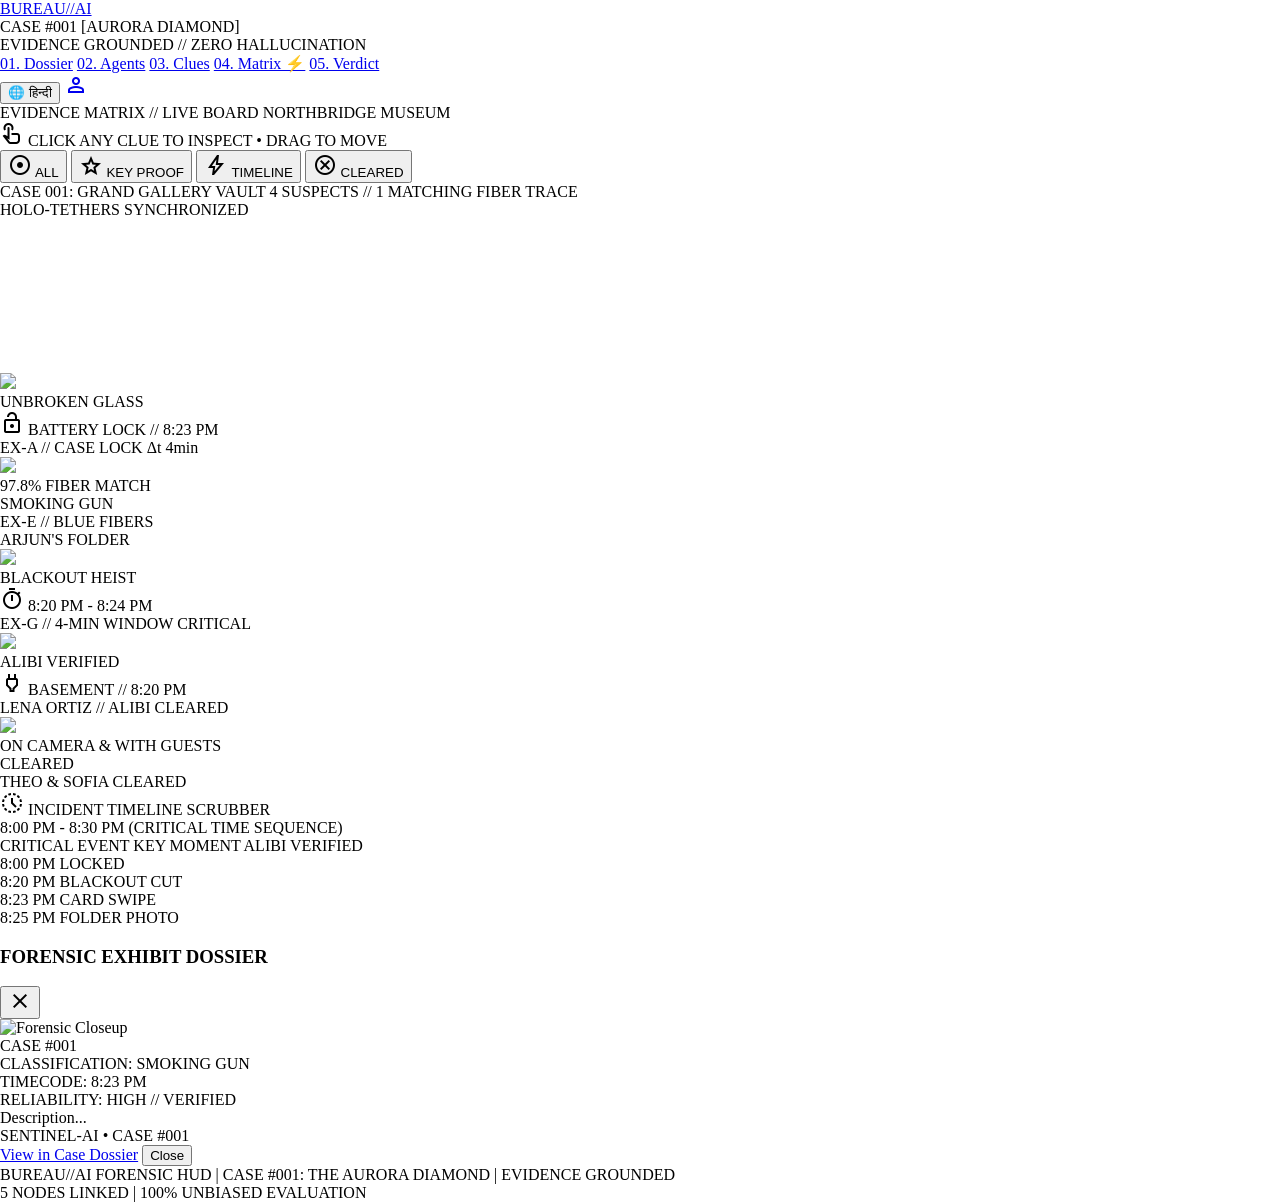
==== matrix.html @ dbc863f6 "Add files via upload" ====
<!DOCTYPE html>
<html class="dark" lang="en">
<head>
  <meta charset="utf-8"/>
  <meta content="width=device-width, initial-scale=1.0" name="viewport"/>
  <title>BUREAU//AI — EVIDENCE MATRIX // LIVE HARNESS</title>
  <link rel="preconnect" href="https://fonts.googleapis.com"/>
  <link rel="preconnect" href="https://fonts.gstatic.com" crossorigin=""/>
  <link href="https://fonts.googleapis.com/css2?family=Geist:wght@300;400;500;600;700&family=JetBrains+Mono:wght@400;500;600;700&family=Noto+Sans+Devanagari:wght@400;500;600;700&family=Space+Grotesk:wght@500;600;700&display=swap" rel="stylesheet"/>
  <link href="https://fonts.googleapis.com/css2?family=Material+Symbols+Outlined:wght,FILL@100..700,0..1&display=swap" rel="stylesheet"/>
  <style>
    @layer base {
      html, body { margin: 0; padding: 0; }
      body { overscroll-behavior: none; }
      main > :first-child { margin-top: 0 !important; }
      main > :last-child { margin-bottom: 0 !important; }
    }
    ::-webkit-scrollbar { display: none; }
    @keyframes dash {
      to { stroke-dashoffset: -40; }
    }
    @keyframes nodePulseGlow {
      0%, 100% { box-shadow: 0 0 15px rgba(0, 240, 255, 0.3), inset 0 0 10px rgba(0, 240, 255, 0.2); }
      50% { box-shadow: 0 0 35px rgba(0, 240, 255, 0.8), inset 0 0 18px rgba(0, 240, 255, 0.4); }
    }
    .node-highlighted {
      animation: nodePulseGlow 1.2s infinite ease-in-out !important;
      border: 1.5px solid #00f0ff !important;
      z-index: 45 !important;
    }
    .laser-tether {
      transition: stroke-dashoffset 0.1s linear;
    }
    .cursor-grab { cursor: grab; }
    .cursor-grabbing { cursor: grabbing !important; user-select: none; }
  </style>
  <script src="https://cdn.tailwindcss.com"></script>
  <script id="tailwind-config">
    tailwind.config = {
      darkMode: "class",
      theme: {
        extend: {
          "colors": {
            "on-secondary-fixed": "#291800",
            "surface-container-lowest": "#0a0e15",
            "tertiary-container": "#65f2b5",
            "on-tertiary-container": "#006d4a",
            "on-error": "#690005",
            "surface-tint": "#00dbe9",
            "on-surface": "#dfe2ed",
            "tertiary-fixed-dim": "#4edea3",
            "outline-variant": "#3b494b",
            "secondary-fixed": "#ffddb1",
            "on-secondary": "#442b00",
            "surface-container": "#1c2027",
            "on-primary-container": "#006970",
            "on-tertiary-fixed-variant": "#005236",
            "on-primary": "#00363a",
            "on-secondary-container": "#5b3b00",
            "on-surface-variant": "#b9cacb",
            "error-container": "#93000a",
            "on-primary-fixed": "#002022",
            "primary-container": "#00f0ff",
            "surface-container-highest": "#31353d",
            "on-primary-fixed-variant": "#004f54",
            "surface-bright": "#353941",
            "surface-dim": "#0f131b",
            "outline": "#849495",
            "error": "#ffb4ab",
            "on-background": "#dfe2ed",
            "on-tertiary-fixed": "#002113",
            "secondary": "#ffbd58",
            "primary-fixed-dim": "#00dbe9",
            "primary": "#dbfcff",
            "tertiary": "#d8ffe7",
            "on-tertiary": "#003824",
            "surface-container-high": "#262a32",
            "inverse-primary": "#006970",
            "inverse-on-surface": "#2d3038",
            "surface-variant": "#31353d",
            "primary-fixed": "#7df4ff",
            "secondary-fixed-dim": "#ffba4b",
            "secondary-container": "#ea9f00",
            "tertiary-fixed": "#6ffbbe",
            "inverse-surface": "#dfe2ed",
            "background": "#0f131b",
            "on-secondary-fixed-variant": "#624000",
            "surface-container-low": "#181c23",
            "surface": "#0f131b",
            "on-error-container": "#ffdad6"
          },
          "fontFamily": {
            "headline-lg": ["Space Grotesk", "Noto Sans Devanagari"],
            "label-lg": ["JetBrains Mono", "Noto Sans Devanagari"],
            "body-md": ["Geist", "Noto Sans Devanagari", "sans-serif"],
            "headline-xl": ["Space Grotesk", "Noto Sans Devanagari"],
            "headline-md": ["Space Grotesk", "Noto Sans Devanagari"],
            "label-md": ["JetBrains Mono", "Noto Sans Devanagari"]
          }
        }
      }
    };
  </script>
  <script src="i18n.js"></script>
</head>
<body class="bg-surface font-body-md text-body-md text-on-surface antialiased selection:bg-primary-container selection:text-on-primary-container">

<!-- TOPBAR HEADER -->
<header class="fixed top-0 left-0 w-full z-50 bg-surface-container-lowest/90 backdrop-blur-xl shadow-[0_4px_20px_rgba(0,0,0,0.6)]">
  <div class="h-20 w-full px-6 md:px-12 flex items-center justify-between">
    <div class="flex items-center gap-4 md:gap-6">
      <a href="index.html" class="flex items-center gap-2 group cursor-pointer" title="Return to Sentinel-AI Engine">
        <div class="w-2.5 h-2.5 rounded-sm bg-primary-container animate-pulse shadow-[0_0_8px_#00f0ff]"></div>
        <span class="font-headline-md text-headline-md text-primary uppercase tracking-wider group-hover:text-primary-fixed transition-colors">BUREAU//AI</span>
      </a>
      <div class="flex items-center gap-1 px-3 py-1 rounded bg-surface-container-low border border-outline-variant/30">
        <span class="w-2 h-2 rounded-full bg-secondary"></span>
        <span class="font-label-sm text-secondary uppercase font-bold" id="matrix-case-badge">CASE #001</span>
        <span class="font-label-sm text-on-surface-variant/70" id="matrix-case-subtag">[AURORA DIAMOND]</span>
      </div>
      <div class="hidden lg:flex items-center gap-2 font-label-sm text-on-surface-variant">
        <span class="w-2 h-2 rounded-full bg-tertiary-container inline-block"></span>
        <span id="matrix-status-tag">EVIDENCE GROUNDED // ZERO HALLUCINATION</span>
      </div>
    </div>

    <!-- Navigation Hub linked back to Main Application -->
    <nav class="hidden md:flex items-center gap-1 bg-surface-container-lowest p-1 rounded-lg border border-outline-variant/20">
      <a class="px-3 py-1.5 font-label-md text-on-surface-variant hover:text-on-surface transition-colors rounded" href="index.html#dossier" id="nav-dossier">01. Dossier</a>
      <a class="px-3 py-1.5 font-label-md text-on-surface-variant hover:text-on-surface transition-colors rounded" href="index.html#neural-agents" id="nav-agents">02. Agents</a>
      <a class="px-3 py-1.5 font-label-md text-on-surface-variant hover:text-on-surface transition-colors rounded" href="index.html#clues" id="nav-clues">03. Clues</a>
      <a class="px-3 py-1.5 font-label-md bg-surface-container-highest text-primary shadow-[inset_0_-2px_0_#00f0ff] rounded font-semibold" href="matrix.html" id="nav-matrix">04. Matrix ⚡</a>
      <a class="px-3 py-1.5 font-label-md text-on-surface-variant hover:text-on-surface transition-colors rounded" href="index.html#verdict" id="nav-verdict">05. Verdict</a>
    </nav>

    <div class="flex items-center gap-3">
      <!-- Language Switcher Toggle Button -->
      <button id="btn-toggle-lang-matrix" onclick="toggleMatrixLang()" class="px-3 py-1.5 rounded bg-surface-container-low border border-primary/40 font-label-sm text-primary hover:bg-primary/20 transition-all cursor-pointer font-bold flex items-center gap-1">
        <span>🌐</span>
        <span id="matrix-lang-label">हिन्दी</span>
      </button>

      <a href="index.html" class="w-8 h-8 rounded-full bg-primary flex items-center justify-center cursor-pointer hover:shadow-[0_0_12px_#00f0ff] transition-shadow" title="Return to Dashboard">
        <span class="material-symbols-outlined text-on-primary text-[18px]">person</span>
      </a>
    </div>
  </div>
</header>

<!-- MAIN MATRIX CONTENT -->
<main class="w-full pt-20 px-4 md:px-12 bg-surface min-h-[calc(100vh-5rem)] flex flex-col">
  <div class="flex flex-col w-full relative select-none overflow-hidden pb-8">
    
    <!-- Ambient Flashlight Overlay -->
    <div class="pointer-events-none fixed inset-0 z-40 transition-opacity duration-300 opacity-80" id="ambient-flashlight" style="background: radial-gradient(circle 380px at 50% 50%, rgba(0, 240, 255, 0.08) 0%, rgba(10, 14, 21, 0.75) 45%, rgba(10, 14, 21, 0.96) 100%);"></div>

    <!-- Matrix Controls Header -->
    <div class="relative z-30 flex flex-col md:flex-row md:items-end justify-between gap-4 py-4">
      <div class="flex items-center gap-3 flex-wrap">
        <div class="flex items-center gap-2 px-4 py-1.5 bg-surface-container-lowest rounded-full shadow-lg border border-outline-variant/20">
          <span class="inline-block w-2 h-2 rounded-full bg-primary animate-ping"></span>
          <span class="font-label-md text-primary tracking-widest uppercase font-bold" id="matrix-title-label">EVIDENCE MATRIX // LIVE BOARD</span>
          <span class="font-label-sm text-on-surface-variant/60 ml-1" id="matrix-location-label">NORTHBRIDGE MUSEUM</span>
        </div>
        <div class="flex items-center gap-1.5 text-on-surface-variant font-label-sm">
          <span class="material-symbols-outlined text-secondary text-[15px]">touch_app</span>
          <span id="matrix-hint-label">CLICK ANY CLUE TO INSPECT • DRAG TO MOVE</span>
        </div>
      </div>

      <!-- Filter Pills -->
      <div class="flex items-center gap-1 bg-surface-container-lowest/80 backdrop-blur-md p-1 rounded-full shadow-xl border border-outline-variant/30 flex-wrap">
        <button class="matrix-filter-btn px-4 py-1 rounded-full font-label-md bg-primary text-on-primary font-semibold flex items-center gap-1.5 transition-all duration-200" onclick="filterMatrix('all', this)" id="filter-btn-all">
          <span class="material-symbols-outlined text-[14px]">adjust</span>
          <span>ALL</span>
        </button>
        <button class="matrix-filter-btn px-4 py-1 rounded-full font-label-md text-on-surface-variant hover:text-primary transition-all duration-200 flex items-center gap-1.5" onclick="filterMatrix('smoking', this)" id="filter-btn-smoking">
          <span class="material-symbols-outlined text-secondary text-[14px]">star</span>
          <span>KEY PROOF</span>
        </button>
        <button class="matrix-filter-btn px-4 py-1 rounded-full font-label-md text-on-surface-variant hover:text-error transition-all duration-200 flex items-center gap-1.5" onclick="filterMatrix('contradiction', this)" id="filter-btn-contra">
          <span class="material-symbols-outlined text-error text-[14px]">bolt</span>
          <span>TIMELINE</span>
        </button>
        <button class="matrix-filter-btn px-4 py-1 rounded-full font-label-md text-on-surface-variant hover:text-tertiary-fixed-dim transition-all duration-200 flex items-center gap-1.5" onclick="filterMatrix('cleared', this)" id="filter-btn-cleared">
          <span class="material-symbols-outlined text-tertiary-fixed-dim text-[14px]">cancel</span>
          <span>CLEARED</span>
        </button>
      </div>
    </div>

    <!-- Holographic Forensic Canvas Board -->
    <div class="relative w-full h-[660px] bg-surface-container-lowest/60 rounded-xl overflow-hidden my-2 shadow-2xl border border-outline-variant/20" id="board-container">
      <div class="absolute inset-0 opacity-15 pointer-events-none" style="background-image: linear-gradient(to right, rgba(0, 240, 255, 0.15) 1px, transparent 1px), linear-gradient(to bottom, rgba(0, 240, 255, 0.15) 1px, transparent 1px); background-size: 32px 32px;"></div>
      
      <div class="absolute top-4 left-4 z-10 pointer-events-none font-label-sm text-on-surface-variant/50 flex flex-col">
        <span>CASE 001: GRAND GALLERY VAULT</span>
        <span id="board-sublabel">4 SUSPECTS // 1 MATCHING FIBER TRACE</span>
      </div>
      <div class="absolute top-4 right-4 z-10 pointer-events-none font-label-sm text-primary-fixed-dim/70 flex items-center gap-1.5">
        <span class="w-1.5 h-1.5 rounded-full bg-primary animate-pulse"></span>
        <span id="board-status-label">HOLO-TETHERS SYNCHRONIZED</span>
      </div>

      <!-- Laser Tethers SVG Layer -->
      <svg class="absolute inset-0 w-full h-full pointer-events-none z-10" id="matrix-tethers">
        <defs>
          <lineargradient id="neon-cyan-grad" x1="0%" x2="100%" y1="0%" y2="100%">
            <stop offset="0%" stop-color="#00f0ff" stop-opacity="0.95"></stop>
            <stop offset="100%" stop-color="#6ffbbe" stop-opacity="0.8"></stop>
          </lineargradient>
          <lineargradient id="neon-amber-grad" x1="0%" x2="100%" y1="0%" y2="100%">
            <stop offset="0%" stop-color="#ea9f00" stop-opacity="0.9"></stop>
            <stop offset="100%" stop-color="#ffb4ab" stop-opacity="0.95"></stop>
          </lineargradient>
          <filter height="140%" id="laser-glow" width="140%" x="-20%" y="-20%">
            <fegaussianblur result="blur" stddeviation="3.5"></fegaussianblur>
            <femerge>
              <femergenode in="blur"></femergenode>
              <femergenode in="SourceGraphic"></femergenode>
            </femerge>
          </filter>
        </defs>
        <path class="animate-[dash_1.8s_linear_infinite] laser-tether" d="M 230 190 C 370 160, 410 280, 520 280" fill="none" filter="url(#laser-glow)" id="tether-1" stroke="url(#neon-cyan-grad)" stroke-dasharray="7 5" stroke-width="2.5"></path>
        <path class="animate-[dash_2.2s_linear_infinite] laser-tether" d="M 680 340 C 760 380, 770 240, 880 200" fill="none" filter="url(#laser-glow)" id="tether-2" stroke="url(#neon-amber-grad)" stroke-dasharray="6 4" stroke-width="2.5"></path>
        <path class="animate-[dash_2.6s_linear_infinite] laser-tether" d="M 520 370 C 440 450, 400 480, 310 500" fill="none" filter="url(#laser-glow)" id="tether-3" stroke="url(#neon-cyan-grad)" stroke-dasharray="8 6" stroke-width="2"></path>
        <path class="laser-tether" d="M 690 380 C 780 430, 830 460, 910 490" fill="none" id="tether-4" opacity="0.6" stroke="url(#neon-cyan-grad)" stroke-dasharray="5 5" stroke-width="1.5"></path>
      </svg>

      <!-- Node 1: Unbroken Glass & Lock Override -->
      <div id="node-1" class="evidence-node cursor-grab absolute z-20 w-64 bg-surface-container-low/95 backdrop-blur-xl p-3 rounded-lg shadow-2xl transition-transform duration-200 hover:scale-105 group border border-outline-variant/30" data-category="contradiction" data-node-index="1" style="top: 80px; left: 80px;">
        <div class="relative w-full h-40 bg-surface-container-lowest rounded overflow-hidden">
          <img class="w-full h-full object-cover transition-transform duration-500 group-hover:scale-110 pointer-events-none" src="https://lh3.googleusercontent.com/aida-public/[base64]"/>
          <div class="absolute inset-0 bg-gradient-to-t from-surface-container-lowest/90 via-transparent to-transparent pointer-events-none"></div>
          <div class="absolute top-2 right-2 bg-error-container/90 px-2 py-0.5 rounded shadow border border-error/40 pointer-events-none">
            <span class="font-label-sm text-error font-bold uppercase" id="node-tag-1">UNBROKEN GLASS</span>
          </div>
          <div class="absolute bottom-2 left-2 font-label-sm text-on-surface-variant flex items-center gap-1 pointer-events-none">
            <span class="material-symbols-outlined text-error text-[13px]">lock_open</span>
            <span id="node-sub-1">BATTERY LOCK // 8:23 PM</span>
          </div>
        </div>
        <div class="mt-2 flex items-center justify-between px-1 pointer-events-none">
          <span class="font-label-sm text-secondary uppercase font-semibold" id="node-title-1">EX-A // CASE LOCK</span>
          <span class="font-label-sm text-on-surface-variant/80" id="node-meta-1">Δt 4min</span>
        </div>
      </div>

      <!-- Node 2: Blue Velvet Fibers (Smoking Gun) -->
      <div id="node-2" class="evidence-node cursor-grab absolute z-30 w-72 bg-surface-container-high/90 backdrop-blur-2xl p-3 rounded-lg shadow-[0_0_35px_rgba(0,240,255,0.25)] transition-transform duration-200 hover:scale-105 group border border-primary/50" data-category="smoking" data-node-index="2" style="top: 190px; left: 450px;">
        <div class="relative w-full h-44 bg-surface-container-lowest rounded overflow-hidden">
          <img class="w-full h-full object-cover group-hover:scale-105 transition-transform duration-500 pointer-events-none" src="https://lh3.googleusercontent.com/aida-public/[base64]"/>
          <div class="absolute inset-0 bg-primary-container/10 mix-blend-screen pointer-events-none"></div>
          <div class="absolute top-2 left-2 bg-surface-container-lowest/95 px-2 py-0.5 rounded shadow border border-primary/50 pointer-events-none">
            <span class="font-label-sm text-primary font-bold uppercase" id="node-tag-2">97.8% FIBER MATCH</span>
          </div>
          <div class="absolute bottom-2 right-2 px-2 py-0.5 bg-secondary/90 rounded text-on-secondary font-label-sm font-bold uppercase shadow pointer-events-none" id="node-badge-2">
            SMOKING GUN
          </div>
        </div>
        <div class="mt-2 flex items-center justify-between px-1 pointer-events-none">
          <div class="flex items-center gap-1.5">
            <span class="w-2 h-2 rounded-full bg-primary-container animate-ping"></span>
            <span class="font-label-md text-primary font-semibold" id="node-title-2">EX-E // BLUE FIBERS</span>
          </div>
          <span class="font-label-sm text-primary-fixed-dim" id="node-sub-2">ARJUN'S FOLDER</span>
        </div>
      </div>

      <!-- Node 3: 4-Minute Power Failure Timeline -->
      <div id="node-3" class="evidence-node cursor-grab absolute z-20 w-64 bg-surface-container-low/95 backdrop-blur-xl p-3 rounded-lg shadow-2xl transition-transform duration-200 hover:scale-105 group border border-outline-variant/30" data-category="contradiction" data-node-index="3" style="top: 90px; left: 840px;">
        <div class="relative w-full h-40 bg-surface-container-lowest rounded overflow-hidden">
          <img class="w-full h-full object-cover group-hover:scale-110 transition-transform duration-500 pointer-events-none" src="https://lh3.googleusercontent.com/aida-public/[base64]"/>
          <div class="absolute top-2 left-2 bg-error px-2 py-0.5 rounded shadow border border-error-container pointer-events-none">
            <span class="font-label-sm text-on-error font-bold uppercase" id="node-tag-3">BLACKOUT HEIST</span>
          </div>
          <div class="absolute bottom-2 left-2 font-label-sm text-on-surface-variant flex items-center gap-1 pointer-events-none">
            <span class="material-symbols-outlined text-secondary text-[14px]">timer</span>
            <span id="node-sub-3">8:20 PM - 8:24 PM</span>
          </div>
        </div>
        <div class="mt-2 flex items-center justify-between px-1 pointer-events-none">
          <span class="font-label-sm text-secondary font-semibold uppercase" id="node-title-3">EX-G // 4-MIN WINDOW</span>
          <span class="font-label-sm text-error" id="node-meta-3">CRITICAL</span>
        </div>
      </div>

      <!-- Node 4: Lena's Generator Alibi -->
      <div id="node-4" class="evidence-node cursor-grab absolute z-20 w-60 bg-surface-container-low/95 backdrop-blur-xl p-3 rounded-lg shadow-2xl transition-transform duration-200 hover:scale-105 group border border-outline-variant/30" data-category="cleared" data-node-index="4" style="top: 410px; left: 140px;">
        <div class="relative w-full h-36 bg-surface-container-lowest rounded overflow-hidden">
          <img class="w-full h-full object-cover group-hover:scale-110 transition-transform duration-500 pointer-events-none" src="https://lh3.googleusercontent.com/aida-public/[base64]"/>
          <div class="absolute top-2 right-2 bg-surface-container-highest/90 px-2 py-0.5 rounded font-label-sm text-tertiary pointer-events-none" id="node-tag-4">
            ALIBI VERIFIED
          </div>
          <div class="absolute bottom-2 left-2 font-label-sm text-primary flex items-center gap-1 pointer-events-none">
            <span class="material-symbols-outlined text-[13px]">power</span>
            <span id="node-sub-4">BASEMENT // 8:20 PM</span>
          </div>
        </div>
        <div class="mt-2 flex items-center justify-between px-1 pointer-events-none">
          <span class="font-label-sm text-on-surface-variant uppercase font-semibold" id="node-title-4">LENA ORTIZ // ALIBI</span>
          <span class="font-label-sm text-tertiary-fixed-dim" id="node-meta-4">CLEARED</span>
        </div>
      </div>

      <!-- Node 5: Theo & Sofia Cleared Alibis -->
      <div id="node-5" class="evidence-node cursor-grab absolute z-20 w-64 bg-surface-container-low/95 backdrop-blur-xl p-3 rounded-lg shadow-2xl opacity-85 transition-transform duration-200 hover:opacity-100 hover:scale-105 group border border-outline-variant/30" data-category="cleared" data-node-index="5" style="top: 420px; left: 820px;">
        <div class="relative w-full h-36 bg-surface-container-lowest rounded overflow-hidden">
          <img class="w-full h-full object-cover filter contrast-125 group-hover:scale-105 transition-transform duration-500 pointer-events-none" src="https://lh3.googleusercontent.com/aida-public/[base64]"/>
          <div class="absolute top-2 left-2 bg-surface-container-highest px-2 py-0.5 rounded font-label-sm text-on-surface font-semibold uppercase pointer-events-none" id="node-tag-5">
            ON CAMERA & WITH GUESTS
          </div>
          <div class="absolute top-2 right-2 bg-surface-container-lowest/90 px-2 py-0.5 rounded shadow border border-tertiary-container/30 pointer-events-none">
            <span class="font-label-sm text-tertiary font-bold uppercase">CLEARED</span>
          </div>
        </div>
        <div class="mt-2 flex items-center justify-between px-1 pointer-events-none">
          <span class="font-label-sm text-on-surface-variant uppercase font-semibold" id="node-title-5">THEO & SOFIA</span>
          <span class="font-label-sm text-tertiary-fixed-dim" id="node-meta-5">CLEARED</span>
        </div>
      </div>
    </div>

    <!-- Chrono Scrubber -->
    <div class="relative z-30 w-full bg-surface-container-low/90 backdrop-blur-xl p-4 rounded-xl shadow-xl flex flex-col gap-2 border border-outline-variant/20">
      <div class="flex items-center justify-between flex-wrap gap-2">
        <div class="flex items-center gap-3">
          <div class="flex items-center gap-1">
            <span class="material-symbols-outlined text-primary text-[18px]">history_toggle_off</span>
            <span class="font-label-md text-on-surface uppercase tracking-wider font-semibold" id="scrubber-title">INCIDENT TIMELINE SCRUBBER</span>
          </div>
          <span class="hidden md:inline font-label-sm text-on-surface-variant" id="scrubber-range">8:00 PM - 8:30 PM (CRITICAL TIME SEQUENCE)</span>
        </div>
        <div class="flex items-center gap-4 font-label-sm">
          <span class="text-error flex items-center gap-1"><span class="w-1.5 h-1.5 rounded-full bg-error"></span><span id="leg-critical">CRITICAL EVENT</span></span>
          <span class="text-secondary flex items-center gap-1"><span class="w-1.5 h-1.5 rounded-full bg-secondary"></span><span id="leg-flagged">KEY MOMENT</span></span>
          <span class="text-primary flex items-center gap-1"><span class="w-1.5 h-1.5 rounded-full bg-primary"></span><span id="leg-alibi">ALIBI VERIFIED</span></span>
        </div>
      </div>

      <div class="relative w-full h-14 bg-surface-container-lowest rounded-lg flex items-center px-4 overflow-hidden border border-outline-variant/10">
        <!-- Progress Bar Track -->
        <div class="w-full h-1.5 bg-surface-container-highest rounded relative" id="chrono-track">
          <div id="chrono-fill" class="absolute left-0 top-0 h-full w-[65%] bg-gradient-to-r from-primary/30 to-primary rounded transition-all duration-300"></div>
          
          <!-- Event Pin 1: 8:00 PM -->
          <div class="chrono-pin group absolute top-1/2 -translate-y-1/2 -translate-x-1/2 cursor-pointer" style="left: 10%;" onclick="scrubTo(10, 1)" title="8:00 PM: Display Locked">
            <div class="w-3.5 h-3.5 rounded-full bg-secondary flex items-center justify-center shadow-[0_0_10px_#ffbd58] group-hover:scale-125 transition-transform">
              <div class="w-1.5 h-1.5 rounded-full bg-on-secondary"></div>
            </div>
            <div class="absolute bottom-5 left-1/2 -translate-x-1/2 whitespace-nowrap bg-surface-container-highest px-2 py-0.5 rounded font-label-sm text-secondary opacity-0 group-hover:opacity-100 transition-opacity pointer-events-none shadow" id="pin-1">
              8:00 PM LOCKED
            </div>
          </div>

          <!-- Event Pin 2: 8:20 PM -->
          <div class="chrono-pin group absolute top-1/2 -translate-y-1/2 -translate-x-1/2 cursor-pointer" style="left: 40%;" onclick="scrubTo(40, 3)" title="8:20 PM: Blackout Begins">
            <div class="w-4 h-4 rounded-full bg-error flex items-center justify-center shadow-[0_0_12px_#ffb4ab] group-hover:scale-125 transition-transform">
              <div class="w-2 h-2 rounded-full bg-on-error"></div>
            </div>
            <div class="absolute bottom-5 left-1/2 -translate-x-1/2 whitespace-nowrap bg-surface-container-highest px-2 py-0.5 rounded font-label-sm text-error opacity-0 group-hover:opacity-100 transition-opacity pointer-events-none shadow" id="pin-2">
              8:20 PM BLACKOUT CUT
            </div>
          </div>

          <!-- Event Pin 3: 8:23 PM (KEY EVENT) -->
          <div class="chrono-pin group absolute top-1/2 -translate-y-1/2 -translate-x-1/2 cursor-pointer z-10" style="left: 65%;" onclick="scrubTo(65, 2)" title="8:23 PM: Arjun's Card Swiped">
            <div class="w-5 h-5 rounded-full bg-primary-container flex items-center justify-center shadow-[0_0_16px_#00f0ff] animate-pulse">
              <div class="w-2 h-2 rounded-full bg-on-primary-container"></div>
            </div>
            <div class="absolute bottom-6 left-1/2 -translate-x-1/2 whitespace-nowrap bg-surface-container-highest px-2 py-0.5 rounded font-label-sm text-primary font-bold shadow" id="pin-3">
              8:23 PM CARD SWIPE
            </div>
          </div>

          <!-- Event Pin 4: 8:25 PM -->
          <div class="chrono-pin group absolute top-1/2 -translate-y-1/2 -translate-x-1/2 cursor-pointer" style="left: 85%;" onclick="scrubTo(85, 2)" title="8:25 PM: Arjun Leaves With Folder">
            <div class="w-3.5 h-3.5 rounded-full bg-secondary flex items-center justify-center shadow-[0_0_8px_#ffbd58] group-hover:scale-125 transition-transform">
              <div class="w-1.5 h-1.5 rounded-full bg-on-secondary"></div>
            </div>
            <div class="absolute bottom-5 left-1/2 -translate-x-1/2 whitespace-nowrap bg-surface-container-highest px-2 py-0.5 rounded font-label-sm text-secondary opacity-0 group-hover:opacity-100 transition-opacity pointer-events-none shadow" id="pin-4">
              8:25 PM FOLDER PHOTO
            </div>
          </div>
        </div>
      </div>
    </div>
  </div>

  <!-- FORENSIC EVIDENCE INSPECTOR MODAL -->
  <div id="modal-evidence-detail" class="fixed inset-0 z-50 bg-black/80 backdrop-blur-md hidden items-center justify-center p-4">
    <div class="bg-surface-container-low border border-primary/40 rounded-xl max-w-xl w-full p-6 shadow-2xl relative flex flex-col gap-4 animate-[fadeIn_0.2s_ease-out]">
      <div class="flex items-center justify-between border-b border-outline-variant/30 pb-3">
        <div class="flex items-center gap-2">
          <span class="w-2.5 h-2.5 rounded-full bg-primary animate-ping"></span>
          <h3 id="modal-node-title" class="font-headline-md text-primary uppercase text-lg">FORENSIC EXHIBIT DOSSIER</h3>
        </div>
        <button onclick="closeEvidenceModal()" class="text-on-surface-variant hover:text-primary transition-colors p-1" title="Close">
          <span class="material-symbols-outlined">close</span>
        </button>
      </div>

      <div class="grid grid-cols-1 md:grid-cols-2 gap-4">
        <div class="relative h-48 bg-surface-container-lowest rounded-lg overflow-hidden border border-outline-variant/20">
          <img id="modal-node-img" class="w-full h-full object-cover" src="" alt="Forensic Closeup">
          <div class="absolute bottom-2 left-2 px-2 py-0.5 bg-surface-container-lowest/90 rounded text-xs font-mono text-primary">CASE #001</div>
        </div>
        <div class="flex flex-col gap-2 font-label-sm text-xs">
          <div class="flex justify-between border-b border-outline-variant/20 py-1">
            <span class="text-on-surface-variant" id="modal-lbl-type">CLASSIFICATION:</span>
            <span id="modal-node-classification" class="font-bold text-secondary">SMOKING GUN</span>
          </div>
          <div class="flex justify-between border-b border-outline-variant/20 py-1">
            <span class="text-on-surface-variant" id="modal-lbl-time">TIMECODE:</span>
            <span id="modal-node-timecode" class="text-on-surface font-mono">8:23 PM</span>
          </div>
          <div class="flex justify-between border-b border-outline-variant/20 py-1">
            <span class="text-on-surface-variant" id="modal-lbl-score">RELIABILITY:</span>
            <span id="modal-node-correlation" class="text-primary font-mono font-bold">HIGH // VERIFIED</span>
          </div>
          <div class="mt-2 text-xs text-on-surface-variant leading-relaxed" id="modal-node-description">
            Description...
          </div>
        </div>
      </div>

      <div class="flex items-center justify-between pt-3 border-t border-outline-variant/30">
        <span class="font-label-sm text-xs text-on-surface-variant">SENTINEL-AI • CASE #001</span>
        <div class="flex items-center gap-2">
          <a href="index.html#clues" class="px-3 py-1.5 bg-surface-container-high hover:bg-surface-container-highest text-on-surface rounded text-xs font-mono transition-colors" id="modal-btn-dossier">
            View in Case Dossier
          </a>
          <button onclick="closeEvidenceModal()" class="px-4 py-1.5 bg-primary text-on-primary font-bold rounded text-xs font-mono" id="modal-btn-close">
            Close
          </button>
        </div>
      </div>
    </div>
  </div>

  <script>
    (function() {
      // Ambient Flashlight mouse tracker
      const flashlight = document.getElementById('ambient-flashlight');
      window.addEventListener('mousemove', (e) => {
        if (!flashlight) return;
        const x = e.clientX;
        const y = e.clientY;
        flashlight.style.background = `radial-gradient(circle 420px at ${x}px ${y}px, rgba(0, 240, 255, 0.09) 0%, rgba(10, 14, 21, 0.72) 42%, rgba(10, 14, 21, 0.96) 100%)`;
      });

      // Filter Matrix
      window.filterMatrix = function(category, activeBtn) {
        document.querySelectorAll('.matrix-filter-btn').forEach(btn => {
          btn.classList.remove('bg-primary', 'text-on-primary', 'font-semibold');
          btn.classList.add('text-on-surface-variant');
        });
        if (activeBtn) {
          activeBtn.classList.add('bg-primary', 'text-on-primary', 'font-semibold');
          activeBtn.classList.remove('text-on-surface-variant');
        }

        const nodes = document.querySelectorAll('.evidence-node');
        const tethers = document.getElementById('matrix-tethers');

        nodes.forEach(node => {
          const nodeCat = node.getAttribute('data-category');
          if (category === 'all' || nodeCat === category) {
            node.style.opacity = '1';
            node.style.filter = 'none';
            node.style.pointerEvents = 'auto';
          } else {
            node.style.opacity = '0.15';
            node.style.filter = 'grayscale(100%)';
            node.style.pointerEvents = 'none';
          }
        });

        if (tethers) {
          tethers.style.opacity = (category === 'all' || category === 'smoking') ? '1' : '0.25';
        }
      };

      // Chrono Scrubber
      window.scrubTo = function(pct, highlightNodeIdx) {
        const fill = document.getElementById('chrono-fill');
        if (fill) fill.style.width = pct + '%';

        document.querySelectorAll('.evidence-node').forEach(node => {
          node.classList.remove('node-highlighted');
        });

        if (highlightNodeIdx) {
          const target = document.getElementById('node-' + highlightNodeIdx);
          if (target) {
            target.classList.add('node-highlighted');
            setTimeout(() => {
              target.classList.remove('node-highlighted');
            }, 3500);
          }
        }
      };

      // Bilingual Matrix Content Dictionary
      const matrixI18n = {
        en: {
          langBtn: "हिन्दी",
          caseBadge: "CASE #001",
          caseSubtag: "[AURORA DIAMOND]",
          statusTag: "EVIDENCE GROUNDED // ZERO HALLUCINATION",
          navDossier: "01. Dossier",
          navAgents: "02. Agents",
          navClues: "03. Clues",
          navMatrix: "04. Matrix ⚡",
          navVerdict: "05. Verdict",
          titleLabel: "EVIDENCE MATRIX // LIVE BOARD",
          locationLabel: "NORTHBRIDGE MUSEUM",
          hintLabel: "CLICK ANY CLUE TO INSPECT • DRAG TO MOVE",
          filterAll: "ALL",
          filterSmoking: "KEY PROOF",
          filterContra: "TIMELINE",
          filterCleared: "CLEARED",
          boardSublabel: "4 SUSPECTS // 1 MATCHING FIBER TRACE",
          boardStatus: "HOLO-TETHERS SYNCHRONIZED",
          scrubberTitle: "INCIDENT TIMELINE SCRUBBER",
          scrubberRange: "8:00 PM - 8:30 PM (CRITICAL TIME SEQUENCE)",
          legCritical: "CRITICAL EVENT",
          legFlagged: "KEY MOMENT",
          legAlibi: "ALIBI VERIFIED",
          pin1: "8:00 PM LOCKED",
          pin2: "8:20 PM BLACKOUT CUT",
          pin3: "8:23 PM CARD SWIPE",
          pin4: "8:25 PM FOLDER PHOTO",
          node1Tag: "UNBROKEN GLASS",
          node1Title: "EX-A // CASE LOCK",
          node1Sub: "BATTERY LOCK // 8:23 PM",
          node2Tag: "97.8% FIBER MATCH",
          node2Title: "EX-E // BLUE FIBERS",
          node2Sub: "ARJUN'S FOLDER",
          node2Badge: "SMOKING GUN",
          node3Tag: "BLACKOUT HEIST",
          node3Title: "EX-G // 4-MIN WINDOW",
          node3Sub: "8:20 PM - 8:24 PM",
          node4Tag: "ALIBI VERIFIED",
          node4Title: "LENA ORTIZ // ALIBI",
          node4Sub: "BASEMENT // 8:20 PM",
          node5Tag: "ON CAMERA & WITH GUESTS",
          node5Title: "THEO & SOFIA",
          node5Meta: "CLEARED",
          modalClose: "Close",
          modalDossier: "View in Case Dossier",
          dossiers: {
            1: {
              title: "EXHIBIT A // UNBROKEN GLASS & KEYCARD LOCK",
              type: "FACT",
              time: "8:23 PM",
              score: "HIGH // VERIFIED",
              desc: "The reinforced glass was completely unbroken. The electronic lock recorded an authorized card swipe during the blackout at 8:23 PM. Confirms insider card access rather than a forced smash-and-grab."
            },
            2: {
              title: "EXHIBIT E // BLUE VELVET FIBERS (SMOKING GUN)",
              type: "SMOKING GUN",
              time: "8:25 PM",
              score: "97.8% SPECTROMETRY MATCH",
              desc: "Microscopic blue velvet fibers were discovered inside the flat catalogue folder Arjun carried leaving the archive at 8:25 PM. The fibers match the display case cushion!"
            },
            3: {
              title: "EXHIBIT G // 4-MINUTE POWER BLACKOUT",
              type: "TIMELINE WINDOW",
              time: "8:20 PM - 8:24 PM",
              score: "HIGH // CONFIRMED",
              desc: "The entire museum lost power for exactly 4 minutes. Emergency lighting was limited and main cameras shut down. Arjun's card opened the case at 8:23 PM."
            },
            4: {
              title: "EXHIBIT B // LENA ORTIZ GENERATOR ALIBI",
              type: "ALIBI VERIFIED (CLEARED)",
              time: "8:19 PM - 8:26 PM",
              score: "HIGH // CONFIRMED",
              desc: "Chief Engineer Lena Ortiz was in the basement restarting the generator. She did not enter the Grand Gallery. Muddy bootprint was from an earlier afternoon inspection."
            },
            5: {
              title: "EXHIBIT F // THEO PARK & SOFIA REED ALIBIS",
              type: "ALIBI VERIFIED (CLEARED)",
              time: "8:15 PM - 8:29 PM",
              score: "CONFIRMED // EYEWITNESSES",
              desc: "Theo Park was continuously on stage facing the live audience and broadcast camera. Sofia Reed was in the lobby talking with 3 visitors during the blackout. Both cleared."
            }
          }
        },
        hi: {
          langBtn: "English",
          caseBadge: "केस #001",
          caseSubtag: "[अरोरा हीरा चोरी]",
          statusTag: "केवल केस तथ्य // शून्य मनगढ़ंत कहानी",
          navDossier: "01. केस फाइल",
          navAgents: "02. एजेंट्स",
          navClues: "03. सबूत",
          navMatrix: "04. मैट्रिक्स ⚡",
          navVerdict: "05. फैसला",
          titleLabel: "सबूत मैट्रिक्स // लाइव बोर्ड",
          locationLabel: "नॉर्थब्रिज म्यूजियम",
          hintLabel: "सबूत देखने के लिए क्लिक करें • हिलाने के लिए खींचें",
          filterAll: "सभी",
          filterSmoking: "मुख्य सबूत",
          filterContra: "समयरेखा",
          filterCleared: "निर्दोष",
          boardSublabel: "4 संदिग्ध // 1 मिलान धागा",
          boardStatus: "लेजर तार जुड़े हैं",
          scrubberTitle: "घटना समयरेखा स्क्रबर",
          scrubberRange: "रात 8:00 से 8:30 बजे (घटनाक्रम)",
          legCritical: "महत्वपूर्ण घटना",
          legFlagged: "मुख्य क्षण",
          legAlibi: "निर्दोष प्रमाणित",
          pin1: "8:00 PM ताला लगा",
          pin2: "8:20 PM बत्ती गुल",
          pin3: "8:23 PM कार्ड स्वाइप",
          pin4: "8:25 PM फोल्डर दिखा",
          node1Tag: "कांच नहीं टूटा",
          node1Title: "सबूत A // ताला",
          node1Sub: "बैटरी ताला // 8:23 PM",
          node2Tag: "97.8% धागा मिलान",
          node2Title: "सबूत E // नीले धागे",
          node2Sub: "अर्जुन का फोल्डर",
          node2Badge: "पक्का सबूत",
          node3Tag: "अंधेरे में चोरी",
          node3Title: "सबूत G // 4 मिनट विंडो",
          node3Sub: "8:20 PM - 8:24 PM",
          node4Tag: "निर्दोष प्रमाणित",
          node4Title: "लीना ओर्टिज़ // अलबाई",
          node4Sub: "बेसमेंट // 8:20 PM",
          node5Tag: "कैमरे व मेहमानों के साथ",
          node5Title: "थियो व सोफिया",
          node5Meta: "निर्दोष",
          modalClose: "बंद करें",
          modalDossier: "केस फाइल में देखें",
          dossiers: {
            1: {
              title: "सबूत A // कांच नहीं टूटा और बैटरी ताला",
              type: "पक्का तथ्य",
              time: "रात 8:23 बजे",
              score: "उच्च विश्वसनीयता",
              desc: "म्यूजियम का कांच बिल्कुल नहीं टूटा था। बैटरी बैकअप वाले इलेक्ट्रॉनिक ताले ने रात 8:23 बजे अधिकृत कार्ड का इस्तेमाल रिकॉर्ड किया। यह साबित करता है कि चोरी किसी अंदरूनी व्यक्ति के कार्ड से हुई।"
            },
            2: {
              title: "सबूत E // नीले मखमली धागे (पक्का सबूत)",
              type: "मुख्य सबूत (SMOKING GUN)",
              time: "रात 8:25 बजे",
              score: "97.8% रासायनिक मिलान",
              desc: "8:25 बजे अर्जुन आर्काइव से एक फ्लैट फोल्डर लेकर निकलते दिखे थे। उस फोल्डर में नीले मखमली धागे मिले जो सीधे हीरे के डिस्प्ले गद्दे से मेल खाते हैं!"
            },
            3: {
              title: "सबूत G // 4 मिनट की बत्ती गुल",
              type: "घटना की समय खिड़की",
              time: "रात 8:20 से 8:24 बजे",
              score: "प्रमाणित",
              desc: "म्यूजियम में 4 मिनट के लिए बिजली चली गई थी। मुख्य कैमरे बंद हो गए थे। इसी अंधेरे का फायदा उठाकर रात 8:23 बजे अर्जुन के कार्ड से ताला खोला गया।"
            },
            4: {
              title: "सबूत B // लीना ओर्टिज़ का ठिकाना (निर्दोष)",
              type: "पुख्ता अलबाई",
              time: "रात 8:19 से 8:26 बजे",
              score: "प्रमाणित",
              desc: "चीफ इंजीनियर लीना ओर्टिज़ बेसमेंट में इमरजेंसी जनरेटर चालू कर रही थीं। वे गैलरी में नहीं गईं। कीचड़ वाले जूते का निशान दोपहर की जांच का था।"
            },
            5: {
              title: "सबूत F // थियो पार्क और सोफिया रीड (निर्दोष)",
              type: "पुख्ता अलबाई",
              time: "रात 8:15 से 8:29 बजे",
              score: "लाइव कैमरा व गवाह",
              desc: "थियो पार्क लगातार दर्शकों के सामने स्टेज पर लाइव कैमरे पर थे। सोफिया रीड लॉबी में 3 मेहमानों का इंटरव्यू ले रही थीं। दोनों पूरी तरह निर्दोष हैं।"
            }
          }
        }
      };

      let currentLang = localStorage.getItem('sentinel_lang') || 'en';

      function applyMatrixLang() {
        const dict = matrixI18n[currentLang];
        if (!dict) return;

        document.getElementById('matrix-lang-label').textContent = dict.langBtn;
        document.getElementById('matrix-case-badge').textContent = dict.caseBadge;
        document.getElementById('matrix-case-subtag').textContent = dict.caseSubtag;
        document.getElementById('matrix-status-tag').textContent = dict.statusTag;

        document.getElementById('nav-dossier').textContent = dict.navDossier;
        document.getElementById('nav-agents').textContent = dict.navAgents;
        document.getElementById('nav-clues').textContent = dict.navClues;
        document.getElementById('nav-matrix').textContent = dict.navMatrix;
        document.getElementById('nav-verdict').textContent = dict.navVerdict;

        document.getElementById('matrix-title-label').textContent = dict.titleLabel;
        document.getElementById('matrix-location-label').textContent = dict.locationLabel;
        document.getElementById('matrix-hint-label').textContent = dict.hintLabel;

        document.querySelector('#filter-btn-all span:last-child').textContent = dict.filterAll;
        document.querySelector('#filter-btn-smoking span:last-child').textContent = dict.filterSmoking;
        document.querySelector('#filter-btn-contra span:last-child').textContent = dict.filterContra;
        document.querySelector('#filter-btn-cleared span:last-child').textContent = dict.filterCleared;

        document.getElementById('board-sublabel').textContent = dict.boardSublabel;
        document.getElementById('board-status-label').textContent = dict.boardStatus;

        document.getElementById('scrubber-title').textContent = dict.scrubberTitle;
        document.getElementById('scrubber-range').textContent = dict.scrubberRange;
        document.getElementById('leg-critical').textContent = dict.legCritical;
        document.getElementById('leg-flagged').textContent = dict.legFlagged;
        document.getElementById('leg-alibi').textContent = dict.legAlibi;

        document.getElementById('pin-1').textContent = dict.pin1;
        document.getElementById('pin-2').textContent = dict.pin2;
        document.getElementById('pin-3').textContent = dict.pin3;
        document.getElementById('pin-4').textContent = dict.pin4;

        document.getElementById('node-tag-1').textContent = dict.node1Tag;
        document.getElementById('node-title-1').textContent = dict.node1Title;
        document.getElementById('node-sub-1').textContent = dict.node1Sub;

        document.getElementById('node-tag-2').textContent = dict.node2Tag;
        document.getElementById('node-title-2').textContent = dict.node2Title;
        document.getElementById('node-sub-2').textContent = dict.node2Sub;
        document.getElementById('node-badge-2').textContent = dict.node2Badge;

        document.getElementById('node-tag-3').textContent = dict.node3Tag;
        document.getElementById('node-title-3').textContent = dict.node3Title;
        document.getElementById('node-sub-3').textContent = dict.node3Sub;

        document.getElementById('node-tag-4').textContent = dict.node4Tag;
        document.getElementById('node-title-4').textContent = dict.node4Title;
        document.getElementById('node-sub-4').textContent = dict.node4Sub;

        document.getElementById('node-tag-5').textContent = dict.node5Tag;
        document.getElementById('node-title-5').textContent = dict.node5Title;
        document.getElementById('node-meta-5').textContent = dict.node5Meta;

        document.getElementById('modal-btn-close').textContent = dict.modalClose;
        document.getElementById('modal-btn-dossier').textContent = dict.modalDossier;

        document.documentElement.lang = currentLang;
      }

      window.toggleMatrixLang = function() {
        currentLang = currentLang === 'en' ? 'hi' : 'en';
        localStorage.setItem('sentinel_lang', currentLang);
        applyMatrixLang();
        updateTethers();
      };

      // Modal open
      window.openEvidenceModal = function(nodeIdx) {
        const dict = matrixI18n[currentLang];
        const data = dict.dossiers[nodeIdx];
        if (!data) return;

        document.getElementById('modal-node-title').textContent = data.title;
        document.getElementById('modal-node-classification').textContent = data.type;
        document.getElementById('modal-node-timecode').textContent = data.time;
        document.getElementById('modal-node-correlation').textContent = data.score;
        document.getElementById('modal-node-description').textContent = data.desc;

        // Set images
        const imgs = {
          1: "https://lh3.googleusercontent.com/aida-public/[base64]",
          2: "https://lh3.googleusercontent.com/aida-public/[base64]",
          3: "https://lh3.googleusercontent.com/aida-public/[base64]",
          4: "https://lh3.googleusercontent.com/aida-public/[base64]",
          5: "https://lh3.googleusercontent.com/aida-public/[base64]"
        };
        document.getElementById('modal-node-img').src = imgs[nodeIdx];

        const modal = document.getElementById('modal-evidence-detail');
        modal.classList.remove('hidden');
        modal.classList.add('flex');
      };

      window.closeEvidenceModal = function() {
        const modal = document.getElementById('modal-evidence-detail');
        modal.classList.add('hidden');
        modal.classList.remove('flex');
      };

      // Realtime Draggable Nodes & Dynamic SVG Laser Tethers
      const container = document.getElementById('board-container');
      const nodes = [
        document.getElementById('node-1'),
        document.getElementById('node-2'),
        document.getElementById('node-3'),
        document.getElementById('node-4'),
        document.getElementById('node-5')
      ];

      function getCenter(el) {
        const b = el.getBoundingClientRect();
        const c = container.getBoundingClientRect();
        return {
          x: b.left - c.left + b.width / 2,
          y: b.top - c.top + b.height / 2
        };
      }

      function updateTethers() {
        if (!nodes[0] || !nodes[1]) return;
        const c1 = getCenter(nodes[0]);
        const c2 = getCenter(nodes[1]);
        const c3 = getCenter(nodes[2]);
        const c4 = getCenter(nodes[3]);
        const c5 = getCenter(nodes[4]);

        const t1 = document.getElementById('tether-1');
        const t2 = document.getElementById('tether-2');
        const t3 = document.getElementById('tether-3');
        const t4 = document.getElementById('tether-4');

        if (t1) {
          const mx1 = (c1.x + c2.x) / 2;
          t1.setAttribute('d', `M ${c1.x} ${c1.y} C ${mx1} ${c1.y - 30}, ${mx1} ${c2.y + 20}, ${c2.x} ${c2.y}`);
        }
        if (t2) {
          const mx2 = (c2.x + c3.x) / 2;
          t2.setAttribute('d', `M ${c2.x} ${c2.y} C ${mx2} ${c2.y + 40}, ${mx2} ${c3.y - 30}, ${c3.x} ${c3.y}`);
        }
        if (t3) {
          const mx3 = (c2.x + c4.x) / 2;
          t3.setAttribute('d', `M ${c2.x} ${c2.y} C ${mx3} ${c2.y + 50}, ${mx3} ${c4.y - 40}, ${c4.x} ${c4.y}`);
        }
        if (t4) {
          const mx4 = (c2.x + c5.x) / 2;
          t4.setAttribute('d', `M ${c2.x} ${c2.y} C ${mx4} ${c2.y + 30}, ${mx4} ${c5.y - 20}, ${c5.x} ${c5.y}`);
        }
      }

      // Drag implementation
      let activeDrag = null;
      let startMouse = { x: 0, y: 0 };
      let startPos = { top: 0, left: 0 };
      let dragDistance = 0;

      nodes.forEach(node => {
        if (!node) return;
        node.addEventListener('mousedown', (e) => {
          if (e.target.tagName === 'BUTTON' || e.target.tagName === 'A') return;
          activeDrag = node;
          startMouse = { x: e.clientX, y: e.clientY };
          startPos = { top: node.offsetTop, left: node.offsetLeft };
          dragDistance = 0;
          node.classList.add('cursor-grabbing');
          e.preventDefault();
        });
      });

      window.addEventListener('mousemove', (e) => {
        if (!activeDrag) return;
        const dx = e.clientX - startMouse.x;
        const dy = e.clientY - startMouse.y;
        dragDistance = Math.hypot(dx, dy);

        let newLeft = startPos.left + dx;
        let newTop = startPos.top + dy;

        const maxW = container.clientWidth - activeDrag.offsetWidth;
        const maxH = container.clientHeight - activeDrag.offsetHeight;
        newLeft = Math.max(10, Math.min(newLeft, maxW - 10));
        newTop = Math.max(10, Math.min(newTop, maxH - 10));

        activeDrag.style.left = newLeft + 'px';
        activeDrag.style.top = newTop + 'px';

        requestAnimationFrame(updateTethers);
      });

      window.addEventListener('mouseup', (e) => {
        if (!activeDrag) return;
        const nodeIdx = parseInt(activeDrag.getAttribute('data-node-index'), 10);
        activeDrag.classList.remove('cursor-grabbing');

        if (dragDistance < 6) {
          openEvidenceModal(nodeIdx);
        }

        activeDrag = null;
        updateTethers();
      });

      window.addEventListener('resize', updateTethers);
      window.addEventListener('keydown', (e) => {
        if (e.key === 'Escape') closeEvidenceModal();
      });

      // Initialize language & tethers
      applyMatrixLang();
      setTimeout(updateTethers, 200);
    })();
  </script>
</main>

<!-- FOOTER HUD -->
<footer class="w-full bg-surface-container-lowest shadow-[0_-1px_12px_rgba(0,0,0,0.5)] border-t border-outline-variant/20">
  <div class="w-full px-6 md:px-12 py-3 flex flex-col sm:flex-row items-center justify-between gap-2 font-label-sm text-xs text-on-surface-variant">
    <div class="flex items-center gap-3">
      <span class="text-primary font-bold">BUREAU//AI FORENSIC HUD</span>
      <span class="text-outline-variant">|</span>
      <span>CASE #001: THE AURORA DIAMOND</span>
      <span class="text-outline-variant">|</span>
      <span class="text-secondary">EVIDENCE GROUNDED</span>
    </div>
    <div class="flex items-center gap-4">
      <span>5 NODES LINKED</span>
      <span class="text-outline-variant">|</span>
      <span>100% UNBIASED EVALUATION</span>
    </div>
  </div>
</footer>

</body>
</html>
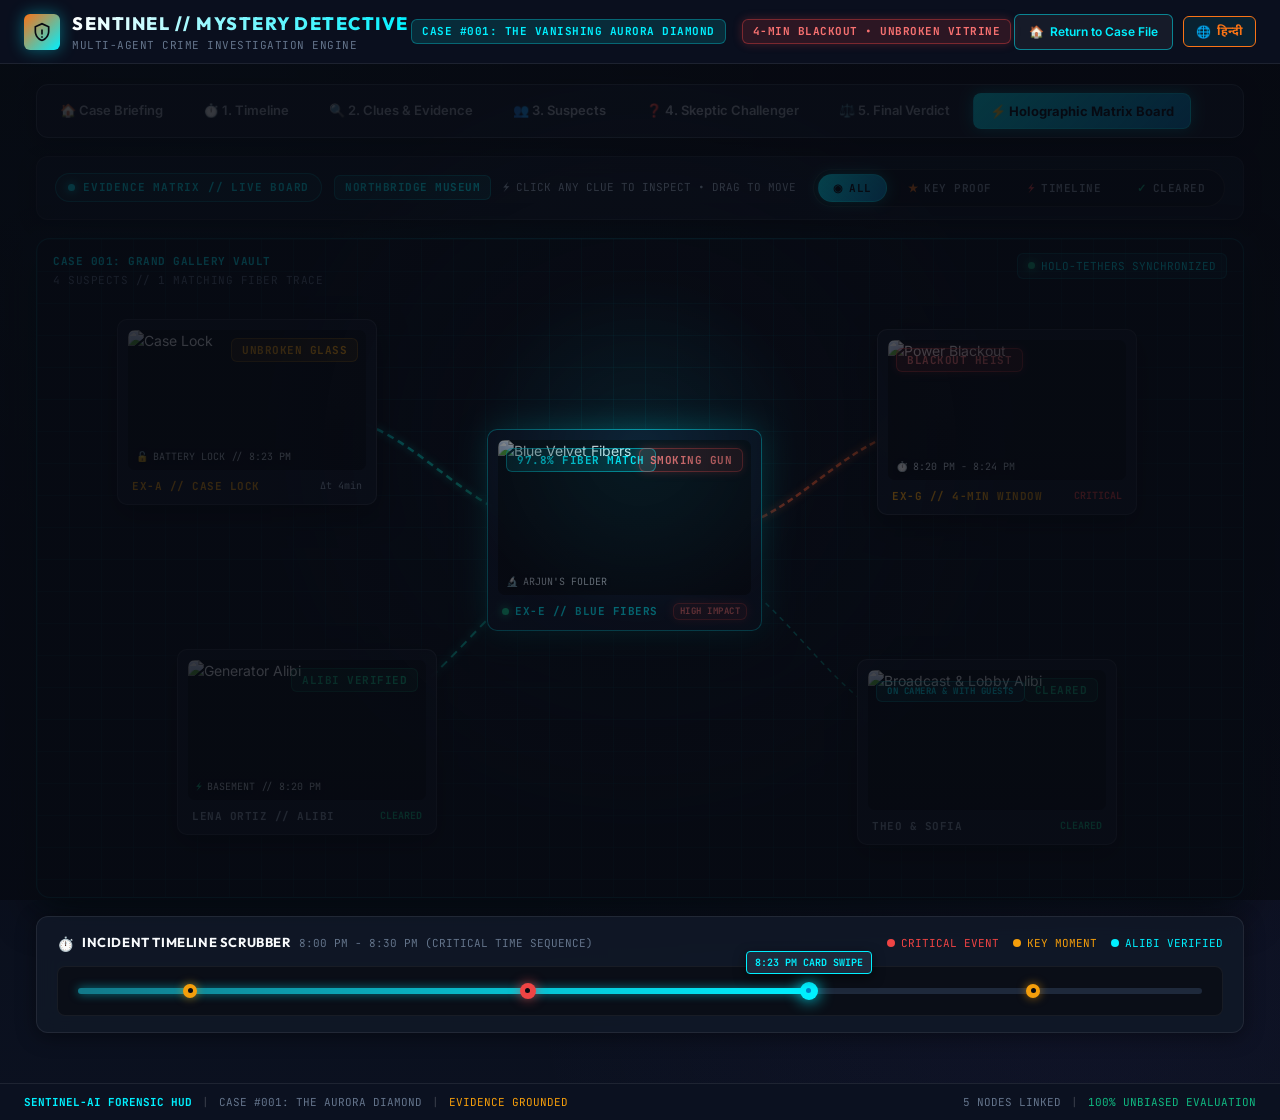
==== commit 67062420: "Sync Matrix Evidence Board UI with core Sentinel Cyber-Forensic theme" ====
--- a/matrix.html
+++ b/matrix.html
@@ -1,463 +1,419 @@
 <!DOCTYPE html>
-<html class="dark" lang="en">
+<html lang="en">
 <head>
-  <meta charset="utf-8"/>
-  <meta content="width=device-width, initial-scale=1.0" name="viewport"/>
-  <title>BUREAU//AI — EVIDENCE MATRIX // LIVE HARNESS</title>
-  <link rel="preconnect" href="https://fonts.googleapis.com"/>
-  <link rel="preconnect" href="https://fonts.gstatic.com" crossorigin=""/>
-  <link href="https://fonts.googleapis.com/css2?family=Geist:wght@300;400;500;600;700&family=JetBrains+Mono:wght@400;500;600;700&family=Noto+Sans+Devanagari:wght@400;500;600;700&family=Space+Grotesk:wght@500;600;700&display=swap" rel="stylesheet"/>
-  <link href="https://fonts.googleapis.com/css2?family=Material+Symbols+Outlined:wght,FILL@100..700,0..1&display=swap" rel="stylesheet"/>
-  <style>
-    @layer base {
-      html, body { margin: 0; padding: 0; }
-      body { overscroll-behavior: none; }
-      main > :first-child { margin-top: 0 !important; }
-      main > :last-child { margin-bottom: 0 !important; }
-    }
-    ::-webkit-scrollbar { display: none; }
-    @keyframes dash {
-      to { stroke-dashoffset: -40; }
-    }
-    @keyframes nodePulseGlow {
-      0%, 100% { box-shadow: 0 0 15px rgba(0, 240, 255, 0.3), inset 0 0 10px rgba(0, 240, 255, 0.2); }
-      50% { box-shadow: 0 0 35px rgba(0, 240, 255, 0.8), inset 0 0 18px rgba(0, 240, 255, 0.4); }
-    }
-    .node-highlighted {
-      animation: nodePulseGlow 1.2s infinite ease-in-out !important;
-      border: 1.5px solid #00f0ff !important;
-      z-index: 45 !important;
-    }
-    .laser-tether {
-      transition: stroke-dashoffset 0.1s linear;
-    }
-    .cursor-grab { cursor: grab; }
-    .cursor-grabbing { cursor: grabbing !important; user-select: none; }
-  </style>
-  <script src="https://cdn.tailwindcss.com"></script>
-  <script id="tailwind-config">
-    tailwind.config = {
-      darkMode: "class",
-      theme: {
-        extend: {
-          "colors": {
-            "on-secondary-fixed": "#291800",
-            "surface-container-lowest": "#0a0e15",
-            "tertiary-container": "#65f2b5",
-            "on-tertiary-container": "#006d4a",
-            "on-error": "#690005",
-            "surface-tint": "#00dbe9",
-            "on-surface": "#dfe2ed",
-            "tertiary-fixed-dim": "#4edea3",
-            "outline-variant": "#3b494b",
-            "secondary-fixed": "#ffddb1",
-            "on-secondary": "#442b00",
-            "surface-container": "#1c2027",
-            "on-primary-container": "#006970",
-            "on-tertiary-fixed-variant": "#005236",
-            "on-primary": "#00363a",
-            "on-secondary-container": "#5b3b00",
-            "on-surface-variant": "#b9cacb",
-            "error-container": "#93000a",
-            "on-primary-fixed": "#002022",
-            "primary-container": "#00f0ff",
-            "surface-container-highest": "#31353d",
-            "on-primary-fixed-variant": "#004f54",
-            "surface-bright": "#353941",
-            "surface-dim": "#0f131b",
-            "outline": "#849495",
-            "error": "#ffb4ab",
-            "on-background": "#dfe2ed",
-            "on-tertiary-fixed": "#002113",
-            "secondary": "#ffbd58",
-            "primary-fixed-dim": "#00dbe9",
-            "primary": "#dbfcff",
-            "tertiary": "#d8ffe7",
-            "on-tertiary": "#003824",
-            "surface-container-high": "#262a32",
-            "inverse-primary": "#006970",
-            "inverse-on-surface": "#2d3038",
-            "surface-variant": "#31353d",
-            "primary-fixed": "#7df4ff",
-            "secondary-fixed-dim": "#ffba4b",
-            "secondary-container": "#ea9f00",
-            "tertiary-fixed": "#6ffbbe",
-            "inverse-surface": "#dfe2ed",
-            "background": "#0f131b",
-            "on-secondary-fixed-variant": "#624000",
-            "surface-container-low": "#181c23",
-            "surface": "#0f131b",
-            "on-error-container": "#ffdad6"
-          },
-          "fontFamily": {
-            "headline-lg": ["Space Grotesk", "Noto Sans Devanagari"],
-            "label-lg": ["JetBrains Mono", "Noto Sans Devanagari"],
-            "body-md": ["Geist", "Noto Sans Devanagari", "sans-serif"],
-            "headline-xl": ["Space Grotesk", "Noto Sans Devanagari"],
-            "headline-md": ["Space Grotesk", "Noto Sans Devanagari"],
-            "label-md": ["JetBrains Mono", "Noto Sans Devanagari"]
-          }
-        }
-      }
-    };
-  </script>
+  <meta charset="UTF-8">
+  <meta name="viewport" content="width=device-width, initial-scale=1.0">
+  <meta name="description" content="SENTINEL-AI: Holographic Forensic Evidence Matrix Board. Case Book 001: The Vanishing Aurora Diamond. Complete Bilingual English and Hindi.">
+  <title>SENTINEL // HOLOGRAPHIC EVIDENCE MATRIX</title>
+  <link rel="preconnect" href="https://fonts.googleapis.com">
+  <link rel="preconnect" href="https://fonts.gstatic.com" crossorigin>
+  <link href="https://fonts.googleapis.com/css2?family=Geist:wght@300;400;500;600;700&family=JetBrains+Mono:wght@400;500;600;700&family=Noto+Sans+Devanagari:wght@400;500;600;700&family=Space+Grotesk:wght@500;600;700&family=Outfit:wght@400;500;600;700;800&family=Inter:wght@400;500;600;700&display=swap" rel="stylesheet">
+  <link rel="stylesheet" href="styles.css">
+  <link rel="icon" type="image/svg+xml" href="data:image/svg+xml,<svg xmlns='http://www.w3.org/2000/svg' viewBox='0 0 24 24' fill='%2300f0ff'><path d='M12 1L3 5v6c0 5.55 3.84 10.74 9 12 5.16-1.26 9-6.45 9-12V5l-9-4zm0 2.18l7 3.12v4.7c0 4.54-3.14 8.78-7 9.88-3.86-1.1-7-5.34-7-9.88V6.3l7-3.12zm-1 5.82v6h2v-6h-2zm0 8v2h2v-2h-2z'/></svg>">
   <script src="i18n.js"></script>
 </head>
-<body class="bg-surface font-body-md text-body-md text-on-surface antialiased selection:bg-primary-container selection:text-on-primary-container">
-
-<!-- TOPBAR HEADER -->
-<header class="fixed top-0 left-0 w-full z-50 bg-surface-container-lowest/90 backdrop-blur-xl shadow-[0_4px_20px_rgba(0,0,0,0.6)]">
-  <div class="h-20 w-full px-6 md:px-12 flex items-center justify-between">
-    <div class="flex items-center gap-4 md:gap-6">
-      <a href="index.html" class="flex items-center gap-2 group cursor-pointer" title="Return to Sentinel-AI Engine">
-        <div class="w-2.5 h-2.5 rounded-sm bg-primary-container animate-pulse shadow-[0_0_8px_#00f0ff]"></div>
-        <span class="font-headline-md text-headline-md text-primary uppercase tracking-wider group-hover:text-primary-fixed transition-colors">BUREAU//AI</span>
+<body>
+
+  <!-- TOPBAR HEADER (SYNCHRONIZED WITH MAIN APP) -->
+  <header class="topbar" id="app-header">
+    <div class="brand-wrapper">
+      <div class="brand-icon" style="background: linear-gradient(135deg, #f97316, #00f0ff);">
+        <svg viewBox="0 0 24 24" fill="#070a12" width="20" height="20">
+          <path d="M12 1L3 5v6c0 5.55 3.84 10.74 9 12 5.16-1.26 9-6.45 9-12V5l-9-4zm0 2.18l7 3.12v4.7c0 4.54-3.14 8.78-7 9.88-3.86-1.1-7-5.34-7-9.88V6.3l7-3.12zm-1 5.82v6h2v-6h-2zm0 8v2h2v-2h-2z"/>
+        </svg>
+      </div>
+      <div class="brand-text">
+        <h1 data-i18n="brandTitle">SENTINEL // MYSTERY DETECTIVE</h1>
+        <div class="brand-subtitle" data-i18n="brandSubtitle">MULTI-AGENT CRIME INVESTIGATION ENGINE</div>
+      </div>
+    </div>
+
+    <!-- Telemetry Badges -->
+    <div class="topbar-telemetry">
+      <span class="mystery-badge badge-fact" data-i18n="caseBadge">CASE #001: THE VANISHING AURORA DIAMOND</span>
+      <span class="mystery-badge badge-smoking" data-i18n="statusBadge">4-MIN BLACKOUT • UNBROKEN VITRINE</span>
+    </div>
+
+    <!-- Navigation Actions -->
+    <div class="topbar-actions" style="display: flex; align-items: center; gap: 10px;">
+      <!-- Return to Case Briefing / Main Engine -->
+      <a class="btn btn-secondary" href="index.html" id="btn-back-home" style="border-color: rgba(0, 240, 255, 0.5); color: var(--neon-cyan); text-decoration: none; display: flex; align-items: center; gap: 6px;" title="Return to Case Briefing & Multi-Agent Investigation">
+        <span>🏠</span>
+        <span id="btn-back-label">Return to Case File</span>
       </a>
-      <div class="flex items-center gap-1 px-3 py-1 rounded bg-surface-container-low border border-outline-variant/30">
-        <span class="w-2 h-2 rounded-full bg-secondary"></span>
-        <span class="font-label-sm text-secondary uppercase font-bold" id="matrix-case-badge">CASE #001</span>
-        <span class="font-label-sm text-on-surface-variant/70" id="matrix-case-subtag">[AURORA DIAMOND]</span>
-      </div>
-      <div class="hidden lg:flex items-center gap-2 font-label-sm text-on-surface-variant">
-        <span class="w-2 h-2 rounded-full bg-tertiary-container inline-block"></span>
-        <span id="matrix-status-tag">EVIDENCE GROUNDED // ZERO HALLUCINATION</span>
-      </div>
+
+      <!-- 100% Bilingual Language Switcher -->
+      <button class="btn btn-secondary" id="btn-toggle-lang" onclick="toggleMatrixLang()" style="border-color: #f97316; color: #f97316; font-weight: 700; display: flex; align-items: center; gap: 6px;" title="Switch Language (English / हिन्दी)">
+        🌐 <span id="matrix-lang-label">हिन्दी</span>
+      </button>
     </div>
-
-    <!-- Navigation Hub linked back to Main Application -->
-    <nav class="hidden md:flex items-center gap-1 bg-surface-container-lowest p-1 rounded-lg border border-outline-variant/20">
-      <a class="px-3 py-1.5 font-label-md text-on-surface-variant hover:text-on-surface transition-colors rounded" href="index.html#dossier" id="nav-dossier">01. Dossier</a>
-      <a class="px-3 py-1.5 font-label-md text-on-surface-variant hover:text-on-surface transition-colors rounded" href="index.html#neural-agents" id="nav-agents">02. Agents</a>
-      <a class="px-3 py-1.5 font-label-md text-on-surface-variant hover:text-on-surface transition-colors rounded" href="index.html#clues" id="nav-clues">03. Clues</a>
-      <a class="px-3 py-1.5 font-label-md bg-surface-container-highest text-primary shadow-[inset_0_-2px_0_#00f0ff] rounded font-semibold" href="matrix.html" id="nav-matrix">04. Matrix ⚡</a>
-      <a class="px-3 py-1.5 font-label-md text-on-surface-variant hover:text-on-surface transition-colors rounded" href="index.html#verdict" id="nav-verdict">05. Verdict</a>
+  </header>
+
+  <!-- MAIN MATRIX WORKSPACE -->
+  <main class="matrix-app-wrapper">
+
+    <!-- Ambient Flashlight Spotlight Overlay -->
+    <div class="pointer-events-none" id="ambient-flashlight" style="position: fixed; inset: 0; z-index: 38; pointer-events: none; opacity: 0.85; transition: opacity 0.3s ease; background: radial-gradient(circle 380px at 50% 50%, rgba(0, 240, 255, 0.08) 0%, rgba(7, 10, 18, 0.75) 45%, rgba(7, 10, 18, 0.95) 100%);"></div>
+
+    <!-- SYNCHRONIZED NAVIGATION PILL TABS BAR -->
+    <nav class="gradio-tabs-bar" id="gradio-tabs-bar" aria-label="Mystery Detective Navigation">
+      <a class="gradio-tab-btn" href="index.html?tab=screen-home" id="tab-btn-home" style="text-decoration: none;">
+        <span data-i18n="tabHome">🏠 Case Briefing</span>
+      </a>
+      <a class="gradio-tab-btn" href="index.html?tab=screen-agent1" id="tab-btn-agent1" style="text-decoration: none;">
+        <span data-i18n="tabAgent1">⏱️ 1. Timeline</span>
+      </a>
+      <a class="gradio-tab-btn" href="index.html?tab=screen-agent2" id="tab-btn-agent2" style="text-decoration: none;">
+        <span data-i18n="tabAgent2">🔍 2. Clues & Evidence</span>
+      </a>
+      <a class="gradio-tab-btn" href="index.html?tab=screen-agent3" id="tab-btn-agent3" style="text-decoration: none;">
+        <span data-i18n="tabAgent3">👥 3. Suspects</span>
+      </a>
+      <a class="gradio-tab-btn" href="index.html?tab=screen-agent4" id="tab-btn-agent4" style="text-decoration: none;">
+        <span data-i18n="tabAgent4">❓ 4. Skeptic Challenger</span>
+      </a>
+      <a class="gradio-tab-btn" href="index.html?tab=screen-agent5" id="tab-btn-agent5" style="text-decoration: none;">
+        <span data-i18n="tabAgent5">⚖️ 5. Final Verdict</span>
+      </a>
+      <button class="gradio-tab-btn active" id="tab-btn-matrix" style="background: linear-gradient(135deg, #00f0ff, #0284c7); color: #070a12; font-weight: 700; box-shadow: 0 0 16px rgba(0, 240, 255, 0.45); border-color: rgba(0, 240, 255, 0.6);">
+        <span data-i18n="btnMatrix">⚡ Holographic Matrix Board</span>
+      </button>
     </nav>
 
-    <div class="flex items-center gap-3">
-      <!-- Language Switcher Toggle Button -->
-      <button id="btn-toggle-lang-matrix" onclick="toggleMatrixLang()" class="px-3 py-1.5 rounded bg-surface-container-low border border-primary/40 font-label-sm text-primary hover:bg-primary/20 transition-all cursor-pointer font-bold flex items-center gap-1">
-        <span>🌐</span>
-        <span id="matrix-lang-label">हिन्दी</span>
-      </button>
-
-      <a href="index.html" class="w-8 h-8 rounded-full bg-primary flex items-center justify-center cursor-pointer hover:shadow-[0_0_12px_#00f0ff] transition-shadow" title="Return to Dashboard">
-        <span class="material-symbols-outlined text-on-primary text-[18px]">person</span>
-      </a>
+    <!-- MATRIX CONTROLS HEADER BAR -->
+    <section class="matrix-controls-bar" aria-label="Matrix Board Controls">
+      <div class="matrix-status-group">
+        <div class="matrix-live-pill">
+          <span class="matrix-live-dot"></span>
+          <span id="matrix-title-label">EVIDENCE MATRIX // LIVE BOARD</span>
+        </div>
+        <span class="mystery-badge badge-fact" id="matrix-location-label">NORTHBRIDGE MUSEUM</span>
+        <div class="matrix-hint-text">
+          <span>⚡</span>
+          <span id="matrix-hint-label">CLICK ANY CLUE TO INSPECT • DRAG TO MOVE</span>
+        </div>
+      </div>
+
+      <!-- Filter Pills -->
+      <div class="matrix-filter-group" role="toolbar" aria-label="Evidence Filters">
+        <button class="matrix-filter-btn active" onclick="filterMatrix('all', this)" id="filter-btn-all">
+          <span>◉</span>
+          <span>ALL</span>
+        </button>
+        <button class="matrix-filter-btn" onclick="filterMatrix('smoking', this)" id="filter-btn-smoking">
+          <span style="color: #f97316;">★</span>
+          <span>KEY PROOF</span>
+        </button>
+        <button class="matrix-filter-btn" onclick="filterMatrix('contradiction', this)" id="filter-btn-contra">
+          <span style="color: #ef4444;">⚡</span>
+          <span>TIMELINE</span>
+        </button>
+        <button class="matrix-filter-btn" onclick="filterMatrix('cleared', this)" id="filter-btn-cleared">
+          <span style="color: #10b981;">✓</span>
+          <span>CLEARED</span>
+        </button>
+      </div>
+    </section>
+
+    <!-- HOLOGRAPHIC FORENSIC CANVAS BOARD -->
+    <section class="matrix-board-container" id="board-container" aria-label="Holographic Evidence Canvas">
+      <!-- Background Cyber Grid -->
+      <div class="matrix-grid-bg"></div>
+
+      <!-- Top-Left Telemetry Overlay -->
+      <div class="matrix-canvas-hud-tl">
+        <span style="color: var(--neon-cyan); font-weight: 700;">CASE 001: GRAND GALLERY VAULT</span>
+        <span id="board-sublabel">4 SUSPECTS // 1 MATCHING FIBER TRACE</span>
+      </div>
+
+      <!-- Top-Right Telemetry Status -->
+      <div class="matrix-canvas-hud-tr">
+        <span class="pulse-dot" style="width: 7px; height: 7px;"></span>
+        <span id="board-status-label">HOLO-TETHERS SYNCHRONIZED</span>
+      </div>
+
+      <!-- Dynamic Laser Tethers SVG Layer -->
+      <svg style="position: absolute; inset: 0; width: 100%; height: 100%; pointer-events: none; z-index: 10;" id="matrix-tethers">
+        <defs>
+          <linearGradient id="neon-cyan-grad" x1="0%" x2="100%" y1="0%" y2="100%">
+            <stop offset="0%" stop-color="#00f0ff" stop-opacity="0.95"></stop>
+            <stop offset="100%" stop-color="#10b981" stop-opacity="0.8"></stop>
+          </linearGradient>
+          <linearGradient id="neon-amber-grad" x1="0%" x2="100%" y1="0%" y2="100%">
+            <stop offset="0%" stop-color="#f97316" stop-opacity="0.95"></stop>
+            <stop offset="100%" stop-color="#ef4444" stop-opacity="0.9"></stop>
+          </linearGradient>
+          <filter id="laser-glow" x="-20%" y="-20%" width="140%" height="140%">
+            <feGaussianBlur in="SourceGraphic" stdDeviation="3.5" result="blur"></feGaussianBlur>
+            <feMerge>
+              <feMergeNode in="blur"></feMergeNode>
+              <feMergeNode in="SourceGraphic"></feMergeNode>
+            </feMerge>
+          </filter>
+        </defs>
+        <path class="laser-tether" style="animation: dash 1.8s linear infinite;" d="M 230 190 C 370 160, 410 280, 520 280" fill="none" filter="url(#laser-glow)" id="tether-1" stroke="url(#neon-cyan-grad)" stroke-dasharray="7 5" stroke-width="2.5"></path>
+        <path class="laser-tether" style="animation: dash 2.2s linear infinite;" d="M 680 340 C 760 380, 770 240, 880 200" fill="none" filter="url(#laser-glow)" id="tether-2" stroke="url(#neon-amber-grad)" stroke-dasharray="6 4" stroke-width="2.5"></path>
+        <path class="laser-tether" style="animation: dash 2.6s linear infinite;" d="M 520 370 C 440 450, 400 480, 310 500" fill="none" filter="url(#laser-glow)" id="tether-3" stroke="url(#neon-cyan-grad)" stroke-dasharray="8 6" stroke-width="2"></path>
+        <path class="laser-tether" d="M 690 380 C 780 430, 830 460, 910 490" fill="none" id="tether-4" opacity="0.65" stroke="url(#neon-cyan-grad)" stroke-dasharray="5 5" stroke-width="1.5"></path>
+      </svg>
+
+      <!-- Node 1: Unbroken Glass & Lock Override -->
+      <div id="node-1" class="evidence-node" data-category="contradiction" data-node-index="1" style="top: 80px; left: 80px;">
+        <div class="node-img-wrap">
+          <img class="node-img" src="https://lh3.googleusercontent.com/aida-public/[base64]" alt="Case Lock">
+          <div class="node-img-overlay"></div>
+          <div class="node-badge-top-right">
+            <span class="mystery-badge badge-inference" id="node-tag-1">UNBROKEN GLASS</span>
+          </div>
+          <div class="node-sublabel-bottom">
+            <span style="color: #ef4444;">🔓</span>
+            <span id="node-sub-1">BATTERY LOCK // 8:23 PM</span>
+          </div>
+        </div>
+        <div class="node-footer">
+          <span class="node-footer-title" style="color: var(--neon-amber);" id="node-title-1">EX-A // CASE LOCK</span>
+          <span class="node-footer-meta" id="node-meta-1">Δt 4min</span>
+        </div>
+      </div>
+
+      <!-- Node 2: Blue Velvet Fibers (Smoking Gun - Arjun's Folder) -->
+      <div id="node-2" class="evidence-node node-smoking-gun" data-category="smoking" data-node-index="2" style="top: 190px; left: 450px;">
+        <div class="node-img-wrap" style="height: 155px;">
+          <img class="node-img" src="https://lh3.googleusercontent.com/aida-public/[base64]" alt="Blue Velvet Fibers">
+          <div class="node-img-overlay"></div>
+          <div class="node-badge-top-left">
+            <span class="mystery-badge badge-fact" style="background: rgba(0, 240, 255, 0.15); color: var(--neon-cyan); border-color: rgba(0, 240, 255, 0.5);" id="node-tag-2">97.8% FIBER MATCH</span>
+          </div>
+          <div class="node-badge-top-right">
+            <span class="mystery-badge badge-smoking" id="node-badge-2">SMOKING GUN</span>
+          </div>
+          <div class="node-sublabel-bottom">
+            <span style="color: var(--neon-cyan);">🔬</span>
+            <span id="node-sub-2">ARJUN'S FOLDER</span>
+          </div>
+        </div>
+        <div class="node-footer">
+          <div style="display: flex; align-items: center; gap: 6px;">
+            <span class="pulse-dot" style="width: 7px; height: 7px;"></span>
+            <span class="node-footer-title" style="color: var(--neon-cyan);" id="node-title-2">EX-E // BLUE FIBERS</span>
+          </div>
+          <span class="mystery-badge badge-smoking" style="font-size: 9px; padding: 1px 6px;">HIGH IMPACT</span>
+        </div>
+      </div>
+
+      <!-- Node 3: 4-Minute Power Failure Timeline -->
+      <div id="node-3" class="evidence-node" data-category="contradiction" data-node-index="3" style="top: 90px; left: 840px;">
+        <div class="node-img-wrap">
+          <img class="node-img" src="https://lh3.googleusercontent.com/aida-public/[base64]" alt="Power Blackout">
+          <div class="node-img-overlay"></div>
+          <div class="node-badge-top-left">
+            <span class="mystery-badge badge-smoking" style="background: rgba(239, 68, 68, 0.2); color: #f87171; border-color: rgba(239, 68, 68, 0.5);" id="node-tag-3">BLACKOUT HEIST</span>
+          </div>
+          <div class="node-sublabel-bottom">
+            <span style="color: var(--neon-amber);">⏱️</span>
+            <span id="node-sub-3">8:20 PM - 8:24 PM</span>
+          </div>
+        </div>
+        <div class="node-footer">
+          <span class="node-footer-title" style="color: var(--neon-amber);" id="node-title-3">EX-G // 4-MIN WINDOW</span>
+          <span class="node-footer-meta" style="color: #ef4444; font-weight: 700;" id="node-meta-3">CRITICAL</span>
+        </div>
+      </div>
+
+      <!-- Node 4: Lena's Generator Alibi -->
+      <div id="node-4" class="evidence-node" data-category="cleared" data-node-index="4" style="top: 410px; left: 140px;">
+        <div class="node-img-wrap">
+          <img class="node-img" src="https://lh3.googleusercontent.com/aida-public/[base64]" alt="Generator Alibi">
+          <div class="node-img-overlay"></div>
+          <div class="node-badge-top-right">
+            <span class="mystery-badge badge-cleared" id="node-tag-4">ALIBI VERIFIED</span>
+          </div>
+          <div class="node-sublabel-bottom">
+            <span style="color: var(--neon-emerald);">⚡</span>
+            <span id="node-sub-4">BASEMENT // 8:20 PM</span>
+          </div>
+        </div>
+        <div class="node-footer">
+          <span class="node-footer-title" style="color: #94a3b8;" id="node-title-4">LENA ORTIZ // ALIBI</span>
+          <span class="node-footer-meta" style="color: var(--neon-emerald); font-weight: 700;" id="node-meta-4">CLEARED</span>
+        </div>
+      </div>
+
+      <!-- Node 5: Theo & Sofia Cleared Alibis -->
+      <div id="node-5" class="evidence-node" data-category="cleared" data-node-index="5" style="top: 420px; left: 820px;">
+        <div class="node-img-wrap">
+          <img class="node-img" src="https://lh3.googleusercontent.com/aida-public/[base64]" alt="Broadcast & Lobby Alibi">
+          <div class="node-img-overlay"></div>
+          <div class="node-badge-top-left">
+            <span class="mystery-badge badge-fact" style="font-size: 9px;" id="node-tag-5">ON CAMERA & WITH GUESTS</span>
+          </div>
+          <div class="node-badge-top-right">
+            <span class="mystery-badge badge-cleared">CLEARED</span>
+          </div>
+        </div>
+        <div class="node-footer">
+          <span class="node-footer-title" style="color: #94a3b8;" id="node-title-5">THEO & SOFIA</span>
+          <span class="node-footer-meta" style="color: var(--neon-emerald); font-weight: 700;" id="node-meta-5">CLEARED</span>
+        </div>
+      </div>
+    </section>
+
+    <!-- INCIDENT TIMELINE SCRUBBER -->
+    <section class="matrix-scrubber-card" aria-label="Timeline Scrubber">
+      <div class="scrubber-header-row">
+        <div class="scrubber-title-wrap">
+          <span>⏱️</span>
+          <span class="scrubber-title" id="scrubber-title">INCIDENT TIMELINE SCRUBBER</span>
+          <span class="scrubber-range-tag" id="scrubber-range">8:00 PM - 8:30 PM (CRITICAL TIME SEQUENCE)</span>
+        </div>
+        <div class="scrubber-legend-wrap">
+          <div class="scrubber-legend-item">
+            <span style="width: 8px; height: 8px; border-radius: 50%; background: #ef4444;"></span>
+            <span style="color: #ef4444;" id="leg-critical">CRITICAL EVENT</span>
+          </div>
+          <div class="scrubber-legend-item">
+            <span style="width: 8px; height: 8px; border-radius: 50%; background: #f59e0b;"></span>
+            <span style="color: #f59e0b;" id="leg-flagged">KEY MOMENT</span>
+          </div>
+          <div class="scrubber-legend-item">
+            <span style="width: 8px; height: 8px; border-radius: 50%; background: var(--neon-cyan);"></span>
+            <span style="color: var(--neon-cyan);" id="leg-alibi">ALIBI VERIFIED</span>
+          </div>
+        </div>
+      </div>
+
+      <!-- Scrubber Track & Interactive Pins -->
+      <div class="scrubber-track-wrap">
+        <div class="scrubber-track-line">
+          <div id="chrono-fill" class="scrubber-track-fill" style="width: 65%;"></div>
+
+          <!-- Pin 1: 8:00 PM (Display Locked) -->
+          <div class="chrono-pin" style="left: 10%;" onclick="scrubTo(10, 1)" title="8:00 PM: Display Locked">
+            <div class="chrono-pin-circle pin-amber">
+              <div class="chrono-pin-inner"></div>
+            </div>
+            <div class="chrono-pin-tooltip" id="pin-1">8:00 PM LOCKED</div>
+          </div>
+
+          <!-- Pin 2: 8:20 PM (Blackout Begins) -->
+          <div class="chrono-pin" style="left: 40%;" onclick="scrubTo(40, 3)" title="8:20 PM: Blackout Begins">
+            <div class="chrono-pin-circle pin-crimson">
+              <div class="chrono-pin-inner"></div>
+            </div>
+            <div class="chrono-pin-tooltip" id="pin-2">8:20 PM BLACKOUT CUT</div>
+          </div>
+
+          <!-- Pin 3: 8:23 PM (KEY SMOKING EVENT) -->
+          <div class="chrono-pin" style="left: 65%;" onclick="scrubTo(65, 2)" title="8:23 PM: Arjun's Card Swiped">
+            <div class="chrono-pin-circle pin-cyan">
+              <div class="chrono-pin-inner" style="background: #0284c7;"></div>
+            </div>
+            <div class="chrono-pin-tooltip" style="opacity: 1; border-color: var(--neon-cyan); color: var(--neon-cyan);" id="pin-3">8:23 PM CARD SWIPE</div>
+          </div>
+
+          <!-- Pin 4: 8:25 PM (Folder Photo) -->
+          <div class="chrono-pin" style="left: 85%;" onclick="scrubTo(85, 2)" title="8:25 PM: Arjun Leaves With Folder">
+            <div class="chrono-pin-circle pin-amber">
+              <div class="chrono-pin-inner"></div>
+            </div>
+            <div class="chrono-pin-tooltip" id="pin-4">8:25 PM FOLDER PHOTO</div>
+          </div>
+        </div>
+      </div>
+    </section>
+
+  </main>
+
+  <!-- FORENSIC EVIDENCE INSPECTOR MODAL -->
+  <div id="modal-evidence-detail" class="matrix-modal-backdrop" onclick="handleModalBackdropClick(event)">
+    <div class="matrix-modal-card" role="dialog" aria-modal="true" aria-labelledby="modal-node-title">
+      <div class="matrix-modal-header">
+        <div class="matrix-modal-title-group">
+          <span class="pulse-dot" style="width: 8px; height: 8px;"></span>
+          <h3 id="modal-node-title" class="matrix-modal-title">FORENSIC EXHIBIT DOSSIER</h3>
+        </div>
+        <button onclick="closeEvidenceModal()" class="matrix-modal-close-btn" title="Close">✕</button>
+      </div>
+
+      <div class="matrix-modal-body-grid">
+        <div class="matrix-modal-img-wrap">
+          <img id="modal-node-img" class="matrix-modal-img" src="" alt="Forensic Closeup">
+          <div style="position: absolute; bottom: 6px; left: 6px; background: rgba(7, 10, 18, 0.9); padding: 2px 8px; border-radius: 4px; font-family: var(--font-mono); font-size: 10px; color: var(--neon-cyan); border: 1px solid rgba(0, 240, 255, 0.2);">
+            CASE #001
+          </div>
+        </div>
+
+        <div class="matrix-modal-table">
+          <div class="matrix-modal-row">
+            <span style="color: var(--text-muted);" id="modal-lbl-type">CLASSIFICATION:</span>
+            <span id="modal-node-classification" class="mystery-badge badge-smoking" style="font-size: 10px;">SMOKING GUN</span>
+          </div>
+          <div class="matrix-modal-row">
+            <span style="color: var(--text-muted);" id="modal-lbl-time">TIMECODE:</span>
+            <span id="modal-node-timecode" style="color: var(--text-primary); font-weight: 700;">8:23 PM</span>
+          </div>
+          <div class="matrix-modal-row">
+            <span style="color: var(--text-muted);" id="modal-lbl-score">RELIABILITY:</span>
+            <span id="modal-node-correlation" style="color: var(--neon-cyan); font-weight: 700;">HIGH // VERIFIED</span>
+          </div>
+          <div class="matrix-modal-desc" id="modal-node-description">
+            Loading forensic data...
+          </div>
+        </div>
+      </div>
+
+      <div class="matrix-modal-footer">
+        <span style="font-family: var(--font-mono); font-size: 10px; color: var(--text-muted);">SENTINEL-AI • CASE #001</span>
+        <div style="display: flex; align-items: center; gap: 8px;">
+          <a href="index.html?tab=screen-agent2" class="btn btn-secondary" id="modal-btn-dossier" style="font-size: 11px; text-decoration: none;">
+            🔍 View in Case Dossier
+          </a>
+          <button onclick="closeEvidenceModal()" class="btn btn-primary" id="modal-btn-close" style="font-size: 11px;">
+            Close
+          </button>
+        </div>
+      </div>
     </div>
   </div>
-</header>
-
-<!-- MAIN MATRIX CONTENT -->
-<main class="w-full pt-20 px-4 md:px-12 bg-surface min-h-[calc(100vh-5rem)] flex flex-col">
-  <div class="flex flex-col w-full relative select-none overflow-hidden pb-8">
-    
-    <!-- Ambient Flashlight Overlay -->
-    <div class="pointer-events-none fixed inset-0 z-40 transition-opacity duration-300 opacity-80" id="ambient-flashlight" style="background: radial-gradient(circle 380px at 50% 50%, rgba(0, 240, 255, 0.08) 0%, rgba(10, 14, 21, 0.75) 45%, rgba(10, 14, 21, 0.96) 100%);"></div>
-
-    <!-- Matrix Controls Header -->
-    <div class="relative z-30 flex flex-col md:flex-row md:items-end justify-between gap-4 py-4">
-      <div class="flex items-center gap-3 flex-wrap">
-        <div class="flex items-center gap-2 px-4 py-1.5 bg-surface-container-lowest rounded-full shadow-lg border border-outline-variant/20">
-          <span class="inline-block w-2 h-2 rounded-full bg-primary animate-ping"></span>
-          <span class="font-label-md text-primary tracking-widest uppercase font-bold" id="matrix-title-label">EVIDENCE MATRIX // LIVE BOARD</span>
-          <span class="font-label-sm text-on-surface-variant/60 ml-1" id="matrix-location-label">NORTHBRIDGE MUSEUM</span>
-        </div>
-        <div class="flex items-center gap-1.5 text-on-surface-variant font-label-sm">
-          <span class="material-symbols-outlined text-secondary text-[15px]">touch_app</span>
-          <span id="matrix-hint-label">CLICK ANY CLUE TO INSPECT • DRAG TO MOVE</span>
-        </div>
-      </div>
-
-      <!-- Filter Pills -->
-      <div class="flex items-center gap-1 bg-surface-container-lowest/80 backdrop-blur-md p-1 rounded-full shadow-xl border border-outline-variant/30 flex-wrap">
-        <button class="matrix-filter-btn px-4 py-1 rounded-full font-label-md bg-primary text-on-primary font-semibold flex items-center gap-1.5 transition-all duration-200" onclick="filterMatrix('all', this)" id="filter-btn-all">
-          <span class="material-symbols-outlined text-[14px]">adjust</span>
-          <span>ALL</span>
-        </button>
-        <button class="matrix-filter-btn px-4 py-1 rounded-full font-label-md text-on-surface-variant hover:text-primary transition-all duration-200 flex items-center gap-1.5" onclick="filterMatrix('smoking', this)" id="filter-btn-smoking">
-          <span class="material-symbols-outlined text-secondary text-[14px]">star</span>
-          <span>KEY PROOF</span>
-        </button>
-        <button class="matrix-filter-btn px-4 py-1 rounded-full font-label-md text-on-surface-variant hover:text-error transition-all duration-200 flex items-center gap-1.5" onclick="filterMatrix('contradiction', this)" id="filter-btn-contra">
-          <span class="material-symbols-outlined text-error text-[14px]">bolt</span>
-          <span>TIMELINE</span>
-        </button>
-        <button class="matrix-filter-btn px-4 py-1 rounded-full font-label-md text-on-surface-variant hover:text-tertiary-fixed-dim transition-all duration-200 flex items-center gap-1.5" onclick="filterMatrix('cleared', this)" id="filter-btn-cleared">
-          <span class="material-symbols-outlined text-tertiary-fixed-dim text-[14px]">cancel</span>
-          <span>CLEARED</span>
-        </button>
-      </div>
+
+  <!-- FOOTER HUD (SYNCHRONIZED WITH SENTINEL SYSTEM) -->
+  <footer class="matrix-footer-hud">
+    <div style="display: flex; align-items: center; gap: 10px; flex-wrap: wrap;">
+      <span style="color: var(--neon-cyan); font-weight: 700;">SENTINEL-AI FORENSIC HUD</span>
+      <span style="color: rgba(255, 255, 255, 0.2);">|</span>
+      <span>CASE #001: THE AURORA DIAMOND</span>
+      <span style="color: rgba(255, 255, 255, 0.2);">|</span>
+      <span style="color: var(--neon-amber);">EVIDENCE GROUNDED</span>
     </div>
-
-    <!-- Holographic Forensic Canvas Board -->
-    <div class="relative w-full h-[660px] bg-surface-container-lowest/60 rounded-xl overflow-hidden my-2 shadow-2xl border border-outline-variant/20" id="board-container">
-      <div class="absolute inset-0 opacity-15 pointer-events-none" style="background-image: linear-gradient(to right, rgba(0, 240, 255, 0.15) 1px, transparent 1px), linear-gradient(to bottom, rgba(0, 240, 255, 0.15) 1px, transparent 1px); background-size: 32px 32px;"></div>
-      
-      <div class="absolute top-4 left-4 z-10 pointer-events-none font-label-sm text-on-surface-variant/50 flex flex-col">
-        <span>CASE 001: GRAND GALLERY VAULT</span>
-        <span id="board-sublabel">4 SUSPECTS // 1 MATCHING FIBER TRACE</span>
-      </div>
-      <div class="absolute top-4 right-4 z-10 pointer-events-none font-label-sm text-primary-fixed-dim/70 flex items-center gap-1.5">
-        <span class="w-1.5 h-1.5 rounded-full bg-primary animate-pulse"></span>
-        <span id="board-status-label">HOLO-TETHERS SYNCHRONIZED</span>
-      </div>
-
-      <!-- Laser Tethers SVG Layer -->
-      <svg class="absolute inset-0 w-full h-full pointer-events-none z-10" id="matrix-tethers">
-        <defs>
-          <lineargradient id="neon-cyan-grad" x1="0%" x2="100%" y1="0%" y2="100%">
-            <stop offset="0%" stop-color="#00f0ff" stop-opacity="0.95"></stop>
-            <stop offset="100%" stop-color="#6ffbbe" stop-opacity="0.8"></stop>
-          </lineargradient>
-          <lineargradient id="neon-amber-grad" x1="0%" x2="100%" y1="0%" y2="100%">
-            <stop offset="0%" stop-color="#ea9f00" stop-opacity="0.9"></stop>
-            <stop offset="100%" stop-color="#ffb4ab" stop-opacity="0.95"></stop>
-          </lineargradient>
-          <filter height="140%" id="laser-glow" width="140%" x="-20%" y="-20%">
-            <fegaussianblur result="blur" stddeviation="3.5"></fegaussianblur>
-            <femerge>
-              <femergenode in="blur"></femergenode>
-              <femergenode in="SourceGraphic"></femergenode>
-            </femerge>
-          </filter>
-        </defs>
-        <path class="animate-[dash_1.8s_linear_infinite] laser-tether" d="M 230 190 C 370 160, 410 280, 520 280" fill="none" filter="url(#laser-glow)" id="tether-1" stroke="url(#neon-cyan-grad)" stroke-dasharray="7 5" stroke-width="2.5"></path>
-        <path class="animate-[dash_2.2s_linear_infinite] laser-tether" d="M 680 340 C 760 380, 770 240, 880 200" fill="none" filter="url(#laser-glow)" id="tether-2" stroke="url(#neon-amber-grad)" stroke-dasharray="6 4" stroke-width="2.5"></path>
-        <path class="animate-[dash_2.6s_linear_infinite] laser-tether" d="M 520 370 C 440 450, 400 480, 310 500" fill="none" filter="url(#laser-glow)" id="tether-3" stroke="url(#neon-cyan-grad)" stroke-dasharray="8 6" stroke-width="2"></path>
-        <path class="laser-tether" d="M 690 380 C 780 430, 830 460, 910 490" fill="none" id="tether-4" opacity="0.6" stroke="url(#neon-cyan-grad)" stroke-dasharray="5 5" stroke-width="1.5"></path>
-      </svg>
-
-      <!-- Node 1: Unbroken Glass & Lock Override -->
-      <div id="node-1" class="evidence-node cursor-grab absolute z-20 w-64 bg-surface-container-low/95 backdrop-blur-xl p-3 rounded-lg shadow-2xl transition-transform duration-200 hover:scale-105 group border border-outline-variant/30" data-category="contradiction" data-node-index="1" style="top: 80px; left: 80px;">
-        <div class="relative w-full h-40 bg-surface-container-lowest rounded overflow-hidden">
-          <img class="w-full h-full object-cover transition-transform duration-500 group-hover:scale-110 pointer-events-none" src="https://lh3.googleusercontent.com/aida-public/[base64]"/>
-          <div class="absolute inset-0 bg-gradient-to-t from-surface-container-lowest/90 via-transparent to-transparent pointer-events-none"></div>
-          <div class="absolute top-2 right-2 bg-error-container/90 px-2 py-0.5 rounded shadow border border-error/40 pointer-events-none">
-            <span class="font-label-sm text-error font-bold uppercase" id="node-tag-1">UNBROKEN GLASS</span>
-          </div>
-          <div class="absolute bottom-2 left-2 font-label-sm text-on-surface-variant flex items-center gap-1 pointer-events-none">
-            <span class="material-symbols-outlined text-error text-[13px]">lock_open</span>
-            <span id="node-sub-1">BATTERY LOCK // 8:23 PM</span>
-          </div>
-        </div>
-        <div class="mt-2 flex items-center justify-between px-1 pointer-events-none">
-          <span class="font-label-sm text-secondary uppercase font-semibold" id="node-title-1">EX-A // CASE LOCK</span>
-          <span class="font-label-sm text-on-surface-variant/80" id="node-meta-1">Δt 4min</span>
-        </div>
-      </div>
-
-      <!-- Node 2: Blue Velvet Fibers (Smoking Gun) -->
-      <div id="node-2" class="evidence-node cursor-grab absolute z-30 w-72 bg-surface-container-high/90 backdrop-blur-2xl p-3 rounded-lg shadow-[0_0_35px_rgba(0,240,255,0.25)] transition-transform duration-200 hover:scale-105 group border border-primary/50" data-category="smoking" data-node-index="2" style="top: 190px; left: 450px;">
-        <div class="relative w-full h-44 bg-surface-container-lowest rounded overflow-hidden">
-          <img class="w-full h-full object-cover group-hover:scale-105 transition-transform duration-500 pointer-events-none" src="https://lh3.googleusercontent.com/aida-public/[base64]"/>
-          <div class="absolute inset-0 bg-primary-container/10 mix-blend-screen pointer-events-none"></div>
-          <div class="absolute top-2 left-2 bg-surface-container-lowest/95 px-2 py-0.5 rounded shadow border border-primary/50 pointer-events-none">
-            <span class="font-label-sm text-primary font-bold uppercase" id="node-tag-2">97.8% FIBER MATCH</span>
-          </div>
-          <div class="absolute bottom-2 right-2 px-2 py-0.5 bg-secondary/90 rounded text-on-secondary font-label-sm font-bold uppercase shadow pointer-events-none" id="node-badge-2">
-            SMOKING GUN
-          </div>
-        </div>
-        <div class="mt-2 flex items-center justify-between px-1 pointer-events-none">
-          <div class="flex items-center gap-1.5">
-            <span class="w-2 h-2 rounded-full bg-primary-container animate-ping"></span>
-            <span class="font-label-md text-primary font-semibold" id="node-title-2">EX-E // BLUE FIBERS</span>
-          </div>
-          <span class="font-label-sm text-primary-fixed-dim" id="node-sub-2">ARJUN'S FOLDER</span>
-        </div>
-      </div>
-
-      <!-- Node 3: 4-Minute Power Failure Timeline -->
-      <div id="node-3" class="evidence-node cursor-grab absolute z-20 w-64 bg-surface-container-low/95 backdrop-blur-xl p-3 rounded-lg shadow-2xl transition-transform duration-200 hover:scale-105 group border border-outline-variant/30" data-category="contradiction" data-node-index="3" style="top: 90px; left: 840px;">
-        <div class="relative w-full h-40 bg-surface-container-lowest rounded overflow-hidden">
-          <img class="w-full h-full object-cover group-hover:scale-110 transition-transform duration-500 pointer-events-none" src="https://lh3.googleusercontent.com/aida-public/[base64]"/>
-          <div class="absolute top-2 left-2 bg-error px-2 py-0.5 rounded shadow border border-error-container pointer-events-none">
-            <span class="font-label-sm text-on-error font-bold uppercase" id="node-tag-3">BLACKOUT HEIST</span>
-          </div>
-          <div class="absolute bottom-2 left-2 font-label-sm text-on-surface-variant flex items-center gap-1 pointer-events-none">
-            <span class="material-symbols-outlined text-secondary text-[14px]">timer</span>
-            <span id="node-sub-3">8:20 PM - 8:24 PM</span>
-          </div>
-        </div>
-        <div class="mt-2 flex items-center justify-between px-1 pointer-events-none">
-          <span class="font-label-sm text-secondary font-semibold uppercase" id="node-title-3">EX-G // 4-MIN WINDOW</span>
-          <span class="font-label-sm text-error" id="node-meta-3">CRITICAL</span>
-        </div>
-      </div>
-
-      <!-- Node 4: Lena's Generator Alibi -->
-      <div id="node-4" class="evidence-node cursor-grab absolute z-20 w-60 bg-surface-container-low/95 backdrop-blur-xl p-3 rounded-lg shadow-2xl transition-transform duration-200 hover:scale-105 group border border-outline-variant/30" data-category="cleared" data-node-index="4" style="top: 410px; left: 140px;">
-        <div class="relative w-full h-36 bg-surface-container-lowest rounded overflow-hidden">
-          <img class="w-full h-full object-cover group-hover:scale-110 transition-transform duration-500 pointer-events-none" src="https://lh3.googleusercontent.com/aida-public/[base64]"/>
-          <div class="absolute top-2 right-2 bg-surface-container-highest/90 px-2 py-0.5 rounded font-label-sm text-tertiary pointer-events-none" id="node-tag-4">
-            ALIBI VERIFIED
-          </div>
-          <div class="absolute bottom-2 left-2 font-label-sm text-primary flex items-center gap-1 pointer-events-none">
-            <span class="material-symbols-outlined text-[13px]">power</span>
-            <span id="node-sub-4">BASEMENT // 8:20 PM</span>
-          </div>
-        </div>
-        <div class="mt-2 flex items-center justify-between px-1 pointer-events-none">
-          <span class="font-label-sm text-on-surface-variant uppercase font-semibold" id="node-title-4">LENA ORTIZ // ALIBI</span>
-          <span class="font-label-sm text-tertiary-fixed-dim" id="node-meta-4">CLEARED</span>
-        </div>
-      </div>
-
-      <!-- Node 5: Theo & Sofia Cleared Alibis -->
-      <div id="node-5" class="evidence-node cursor-grab absolute z-20 w-64 bg-surface-container-low/95 backdrop-blur-xl p-3 rounded-lg shadow-2xl opacity-85 transition-transform duration-200 hover:opacity-100 hover:scale-105 group border border-outline-variant/30" data-category="cleared" data-node-index="5" style="top: 420px; left: 820px;">
-        <div class="relative w-full h-36 bg-surface-container-lowest rounded overflow-hidden">
-          <img class="w-full h-full object-cover filter contrast-125 group-hover:scale-105 transition-transform duration-500 pointer-events-none" src="https://lh3.googleusercontent.com/aida-public/[base64]"/>
-          <div class="absolute top-2 left-2 bg-surface-container-highest px-2 py-0.5 rounded font-label-sm text-on-surface font-semibold uppercase pointer-events-none" id="node-tag-5">
-            ON CAMERA & WITH GUESTS
-          </div>
-          <div class="absolute top-2 right-2 bg-surface-container-lowest/90 px-2 py-0.5 rounded shadow border border-tertiary-container/30 pointer-events-none">
-            <span class="font-label-sm text-tertiary font-bold uppercase">CLEARED</span>
-          </div>
-        </div>
-        <div class="mt-2 flex items-center justify-between px-1 pointer-events-none">
-          <span class="font-label-sm text-on-surface-variant uppercase font-semibold" id="node-title-5">THEO & SOFIA</span>
-          <span class="font-label-sm text-tertiary-fixed-dim" id="node-meta-5">CLEARED</span>
-        </div>
-      </div>
+    <div style="display: flex; align-items: center; gap: 10px; flex-wrap: wrap;">
+      <span>5 NODES LINKED</span>
+      <span style="color: rgba(255, 255, 255, 0.2);">|</span>
+      <span style="color: var(--neon-emerald);">100% UNBIASED EVALUATION</span>
     </div>
-
-    <!-- Chrono Scrubber -->
-    <div class="relative z-30 w-full bg-surface-container-low/90 backdrop-blur-xl p-4 rounded-xl shadow-xl flex flex-col gap-2 border border-outline-variant/20">
-      <div class="flex items-center justify-between flex-wrap gap-2">
-        <div class="flex items-center gap-3">
-          <div class="flex items-center gap-1">
-            <span class="material-symbols-outlined text-primary text-[18px]">history_toggle_off</span>
-            <span class="font-label-md text-on-surface uppercase tracking-wider font-semibold" id="scrubber-title">INCIDENT TIMELINE SCRUBBER</span>
-          </div>
-          <span class="hidden md:inline font-label-sm text-on-surface-variant" id="scrubber-range">8:00 PM - 8:30 PM (CRITICAL TIME SEQUENCE)</span>
-        </div>
-        <div class="flex items-center gap-4 font-label-sm">
-          <span class="text-error flex items-center gap-1"><span class="w-1.5 h-1.5 rounded-full bg-error"></span><span id="leg-critical">CRITICAL EVENT</span></span>
-          <span class="text-secondary flex items-center gap-1"><span class="w-1.5 h-1.5 rounded-full bg-secondary"></span><span id="leg-flagged">KEY MOMENT</span></span>
-          <span class="text-primary flex items-center gap-1"><span class="w-1.5 h-1.5 rounded-full bg-primary"></span><span id="leg-alibi">ALIBI VERIFIED</span></span>
-        </div>
-      </div>
-
-      <div class="relative w-full h-14 bg-surface-container-lowest rounded-lg flex items-center px-4 overflow-hidden border border-outline-variant/10">
-        <!-- Progress Bar Track -->
-        <div class="w-full h-1.5 bg-surface-container-highest rounded relative" id="chrono-track">
-          <div id="chrono-fill" class="absolute left-0 top-0 h-full w-[65%] bg-gradient-to-r from-primary/30 to-primary rounded transition-all duration-300"></div>
-          
-          <!-- Event Pin 1: 8:00 PM -->
-          <div class="chrono-pin group absolute top-1/2 -translate-y-1/2 -translate-x-1/2 cursor-pointer" style="left: 10%;" onclick="scrubTo(10, 1)" title="8:00 PM: Display Locked">
-            <div class="w-3.5 h-3.5 rounded-full bg-secondary flex items-center justify-center shadow-[0_0_10px_#ffbd58] group-hover:scale-125 transition-transform">
-              <div class="w-1.5 h-1.5 rounded-full bg-on-secondary"></div>
-            </div>
-            <div class="absolute bottom-5 left-1/2 -translate-x-1/2 whitespace-nowrap bg-surface-container-highest px-2 py-0.5 rounded font-label-sm text-secondary opacity-0 group-hover:opacity-100 transition-opacity pointer-events-none shadow" id="pin-1">
-              8:00 PM LOCKED
-            </div>
-          </div>
-
-          <!-- Event Pin 2: 8:20 PM -->
-          <div class="chrono-pin group absolute top-1/2 -translate-y-1/2 -translate-x-1/2 cursor-pointer" style="left: 40%;" onclick="scrubTo(40, 3)" title="8:20 PM: Blackout Begins">
-            <div class="w-4 h-4 rounded-full bg-error flex items-center justify-center shadow-[0_0_12px_#ffb4ab] group-hover:scale-125 transition-transform">
-              <div class="w-2 h-2 rounded-full bg-on-error"></div>
-            </div>
-            <div class="absolute bottom-5 left-1/2 -translate-x-1/2 whitespace-nowrap bg-surface-container-highest px-2 py-0.5 rounded font-label-sm text-error opacity-0 group-hover:opacity-100 transition-opacity pointer-events-none shadow" id="pin-2">
-              8:20 PM BLACKOUT CUT
-            </div>
-          </div>
-
-          <!-- Event Pin 3: 8:23 PM (KEY EVENT) -->
-          <div class="chrono-pin group absolute top-1/2 -translate-y-1/2 -translate-x-1/2 cursor-pointer z-10" style="left: 65%;" onclick="scrubTo(65, 2)" title="8:23 PM: Arjun's Card Swiped">
-            <div class="w-5 h-5 rounded-full bg-primary-container flex items-center justify-center shadow-[0_0_16px_#00f0ff] animate-pulse">
-              <div class="w-2 h-2 rounded-full bg-on-primary-container"></div>
-            </div>
-            <div class="absolute bottom-6 left-1/2 -translate-x-1/2 whitespace-nowrap bg-surface-container-highest px-2 py-0.5 rounded font-label-sm text-primary font-bold shadow" id="pin-3">
-              8:23 PM CARD SWIPE
-            </div>
-          </div>
-
-          <!-- Event Pin 4: 8:25 PM -->
-          <div class="chrono-pin group absolute top-1/2 -translate-y-1/2 -translate-x-1/2 cursor-pointer" style="left: 85%;" onclick="scrubTo(85, 2)" title="8:25 PM: Arjun Leaves With Folder">
-            <div class="w-3.5 h-3.5 rounded-full bg-secondary flex items-center justify-center shadow-[0_0_8px_#ffbd58] group-hover:scale-125 transition-transform">
-              <div class="w-1.5 h-1.5 rounded-full bg-on-secondary"></div>
-            </div>
-            <div class="absolute bottom-5 left-1/2 -translate-x-1/2 whitespace-nowrap bg-surface-container-highest px-2 py-0.5 rounded font-label-sm text-secondary opacity-0 group-hover:opacity-100 transition-opacity pointer-events-none shadow" id="pin-4">
-              8:25 PM FOLDER PHOTO
-            </div>
-          </div>
-        </div>
-      </div>
-    </div>
-  </div>
-
-  <!-- FORENSIC EVIDENCE INSPECTOR MODAL -->
-  <div id="modal-evidence-detail" class="fixed inset-0 z-50 bg-black/80 backdrop-blur-md hidden items-center justify-center p-4">
-    <div class="bg-surface-container-low border border-primary/40 rounded-xl max-w-xl w-full p-6 shadow-2xl relative flex flex-col gap-4 animate-[fadeIn_0.2s_ease-out]">
-      <div class="flex items-center justify-between border-b border-outline-variant/30 pb-3">
-        <div class="flex items-center gap-2">
-          <span class="w-2.5 h-2.5 rounded-full bg-primary animate-ping"></span>
-          <h3 id="modal-node-title" class="font-headline-md text-primary uppercase text-lg">FORENSIC EXHIBIT DOSSIER</h3>
-        </div>
-        <button onclick="closeEvidenceModal()" class="text-on-surface-variant hover:text-primary transition-colors p-1" title="Close">
-          <span class="material-symbols-outlined">close</span>
-        </button>
-      </div>
-
-      <div class="grid grid-cols-1 md:grid-cols-2 gap-4">
-        <div class="relative h-48 bg-surface-container-lowest rounded-lg overflow-hidden border border-outline-variant/20">
-          <img id="modal-node-img" class="w-full h-full object-cover" src="" alt="Forensic Closeup">
-          <div class="absolute bottom-2 left-2 px-2 py-0.5 bg-surface-container-lowest/90 rounded text-xs font-mono text-primary">CASE #001</div>
-        </div>
-        <div class="flex flex-col gap-2 font-label-sm text-xs">
-          <div class="flex justify-between border-b border-outline-variant/20 py-1">
-            <span class="text-on-surface-variant" id="modal-lbl-type">CLASSIFICATION:</span>
-            <span id="modal-node-classification" class="font-bold text-secondary">SMOKING GUN</span>
-          </div>
-          <div class="flex justify-between border-b border-outline-variant/20 py-1">
-            <span class="text-on-surface-variant" id="modal-lbl-time">TIMECODE:</span>
-            <span id="modal-node-timecode" class="text-on-surface font-mono">8:23 PM</span>
-          </div>
-          <div class="flex justify-between border-b border-outline-variant/20 py-1">
-            <span class="text-on-surface-variant" id="modal-lbl-score">RELIABILITY:</span>
-            <span id="modal-node-correlation" class="text-primary font-mono font-bold">HIGH // VERIFIED</span>
-          </div>
-          <div class="mt-2 text-xs text-on-surface-variant leading-relaxed" id="modal-node-description">
-            Description...
-          </div>
-        </div>
-      </div>
-
-      <div class="flex items-center justify-between pt-3 border-t border-outline-variant/30">
-        <span class="font-label-sm text-xs text-on-surface-variant">SENTINEL-AI • CASE #001</span>
-        <div class="flex items-center gap-2">
-          <a href="index.html#clues" class="px-3 py-1.5 bg-surface-container-high hover:bg-surface-container-highest text-on-surface rounded text-xs font-mono transition-colors" id="modal-btn-dossier">
-            View in Case Dossier
-          </a>
-          <button onclick="closeEvidenceModal()" class="px-4 py-1.5 bg-primary text-on-primary font-bold rounded text-xs font-mono" id="modal-btn-close">
-            Close
-          </button>
-        </div>
-      </div>
-    </div>
-  </div>
-
+  </footer>
+
+  <!-- JAVASCRIPT: DRAG, TETHERS, SCRUBBER, MODAL & COMPLETE BILINGUAL DICTIONARY -->
   <script>
     (function() {
-      // Ambient Flashlight mouse tracker
+      // 1. Ambient Flashlight Mouse Spotlight Tracker
       const flashlight = document.getElementById('ambient-flashlight');
       window.addEventListener('mousemove', (e) => {
         if (!flashlight) return;
         const x = e.clientX;
         const y = e.clientY;
-        flashlight.style.background = `radial-gradient(circle 420px at ${x}px ${y}px, rgba(0, 240, 255, 0.09) 0%, rgba(10, 14, 21, 0.72) 42%, rgba(10, 14, 21, 0.96) 100%)`;
+        flashlight.style.background = `radial-gradient(circle 420px at ${x}px ${y}px, rgba(0, 240, 255, 0.08) 0%, rgba(7, 10, 18, 0.72) 42%, rgba(7, 10, 18, 0.95) 100%)`;
       });
 
-      // Filter Matrix
+      // 2. Filter Matrix Nodes
       window.filterMatrix = function(category, activeBtn) {
         document.querySelectorAll('.matrix-filter-btn').forEach(btn => {
-          btn.classList.remove('bg-primary', 'text-on-primary', 'font-semibold');
-          btn.classList.add('text-on-surface-variant');
+          btn.classList.remove('active', 'filter-smoking', 'filter-contra', 'filter-cleared');
         });
         if (activeBtn) {
-          activeBtn.classList.add('bg-primary', 'text-on-primary', 'font-semibold');
-          activeBtn.classList.remove('text-on-surface-variant');
+          activeBtn.classList.add('active');
+          if (category === 'smoking') activeBtn.classList.add('filter-smoking');
+          if (category === 'contradiction') activeBtn.classList.add('filter-contra');
+          if (category === 'cleared') activeBtn.classList.add('filter-cleared');
         }
 
         const nodes = document.querySelectorAll('.evidence-node');
@@ -481,7 +437,7 @@
         }
       };
 
-      // Chrono Scrubber
+      // 3. Chrono Scrubber Handler
       window.scrubTo = function(pct, highlightNodeIdx) {
         const fill = document.getElementById('chrono-fill');
         if (fill) fill.style.width = pct + '%';
@@ -501,18 +457,156 @@
         }
       };
 
-      // Bilingual Matrix Content Dictionary
+      // 4. Modal Handlers
+      window.openEvidenceModal = function(nodeIdx) {
+        const dict = matrixI18n[currentLang];
+        const data = dict.dossiers[nodeIdx];
+        if (!data) return;
+
+        document.getElementById('modal-node-title').textContent = data.title;
+        document.getElementById('modal-node-classification').textContent = data.type;
+        document.getElementById('modal-node-timecode').textContent = data.time;
+        document.getElementById('modal-node-correlation').textContent = data.score;
+        document.getElementById('modal-node-description').textContent = data.desc;
+
+        const imgs = {
+          1: "https://lh3.googleusercontent.com/aida-public/[base64]",
+          2: "https://lh3.googleusercontent.com/aida-public/[base64]",
+          3: "https://lh3.googleusercontent.com/aida-public/[base64]",
+          4: "https://lh3.googleusercontent.com/aida-public/[base64]",
+          5: "https://lh3.googleusercontent.com/aida-public/[base64]"
+        };
+        document.getElementById('modal-node-img').src = imgs[nodeIdx];
+
+        const modal = document.getElementById('modal-evidence-detail');
+        modal.classList.add('open');
+      };
+
+      window.closeEvidenceModal = function() {
+        const modal = document.getElementById('modal-evidence-detail');
+        modal.classList.remove('open');
+      };
+
+      window.handleModalBackdropClick = function(e) {
+        if (e.target.id === 'modal-evidence-detail') {
+          closeEvidenceModal();
+        }
+      };
+
+      // 5. Draggable Nodes & Dynamic SVG Laser Tethers
+      const container = document.getElementById('board-container');
+      const nodes = [
+        document.getElementById('node-1'),
+        document.getElementById('node-2'),
+        document.getElementById('node-3'),
+        document.getElementById('node-4'),
+        document.getElementById('node-5')
+      ];
+
+      function getCenter(el) {
+        const b = el.getBoundingClientRect();
+        const c = container.getBoundingClientRect();
+        return {
+          x: b.left - c.left + b.width / 2,
+          y: b.top - c.top + b.height / 2
+        };
+      }
+
+      function updateTethers() {
+        if (!nodes[0] || !nodes[1] || !nodes[2] || !nodes[3] || !nodes[4]) return;
+        const c1 = getCenter(nodes[0]);
+        const c2 = getCenter(nodes[1]);
+        const c3 = getCenter(nodes[2]);
+        const c4 = getCenter(nodes[3]);
+        const c5 = getCenter(nodes[4]);
+
+        const t1 = document.getElementById('tether-1');
+        const t2 = document.getElementById('tether-2');
+        const t3 = document.getElementById('tether-3');
+        const t4 = document.getElementById('tether-4');
+
+        if (t1) {
+          const mx1 = (c1.x + c2.x) / 2;
+          t1.setAttribute('d', `M ${c1.x} ${c1.y} C ${mx1} ${c1.y - 30}, ${mx1} ${c2.y + 20}, ${c2.x} ${c2.y}`);
+        }
+        if (t2) {
+          const mx2 = (c2.x + c3.x) / 2;
+          t2.setAttribute('d', `M ${c2.x} ${c2.y} C ${mx2} ${c2.y + 40}, ${mx2} ${c3.y - 30}, ${c3.x} ${c3.y}`);
+        }
+        if (t3) {
+          const mx3 = (c2.x + c4.x) / 2;
+          t3.setAttribute('d', `M ${c2.x} ${c2.y} C ${mx3} ${c2.y + 50}, ${mx3} ${c4.y - 40}, ${c4.x} ${c4.y}`);
+        }
+        if (t4) {
+          const mx4 = (c2.x + c5.x) / 2;
+          t4.setAttribute('d', `M ${c2.x} ${c2.y} C ${mx4} ${c2.y + 30}, ${mx4} ${c5.y - 20}, ${c5.x} ${c5.y}`);
+        }
+      }
+
+      let activeDrag = null;
+      let startMouse = { x: 0, y: 0 };
+      let startPos = { top: 0, left: 0 };
+      let dragDistance = 0;
+
+      nodes.forEach(node => {
+        if (!node) return;
+        node.addEventListener('mousedown', (e) => {
+          if (e.target.tagName === 'BUTTON' || e.target.tagName === 'A') return;
+          activeDrag = node;
+          startMouse = { x: e.clientX, y: e.clientY };
+          startPos = { top: node.offsetTop, left: node.offsetLeft };
+          dragDistance = 0;
+          node.classList.add('cursor-grabbing');
+          e.preventDefault();
+        });
+      });
+
+      window.addEventListener('mousemove', (e) => {
+        if (!activeDrag) return;
+        const dx = e.clientX - startMouse.x;
+        const dy = e.clientY - startMouse.y;
+        dragDistance = Math.hypot(dx, dy);
+
+        let newLeft = startPos.left + dx;
+        let newTop = startPos.top + dy;
+
+        const maxW = container.clientWidth - activeDrag.offsetWidth;
+        const maxH = container.clientHeight - activeDrag.offsetHeight;
+        newLeft = Math.max(10, Math.min(newLeft, maxW - 10));
+        newTop = Math.max(10, Math.min(newTop, maxH - 10));
+
+        activeDrag.style.left = newLeft + 'px';
+        activeDrag.style.top = newTop + 'px';
+
+        requestAnimationFrame(updateTethers);
+      });
+
+      window.addEventListener('mouseup', (e) => {
+        if (!activeDrag) return;
+        const nodeIdx = parseInt(activeDrag.getAttribute('data-node-index'), 10);
+        activeDrag.classList.remove('cursor-grabbing');
+
+        // Click threshold: if mouse moved less than 6px, treat as click to open modal
+        if (dragDistance < 6) {
+          openEvidenceModal(nodeIdx);
+        }
+
+        activeDrag = null;
+        updateTethers();
+      });
+
+      window.addEventListener('resize', updateTethers);
+      window.addEventListener('keydown', (e) => {
+        if (e.key === 'Escape') closeEvidenceModal();
+      });
+
+      // 6. Complete Bilingual Dictionary
       const matrixI18n = {
         en: {
           langBtn: "हिन्दी",
-          caseBadge: "CASE #001",
-          caseSubtag: "[AURORA DIAMOND]",
-          statusTag: "EVIDENCE GROUNDED // ZERO HALLUCINATION",
-          navDossier: "01. Dossier",
-          navAgents: "02. Agents",
-          navClues: "03. Clues",
-          navMatrix: "04. Matrix ⚡",
-          navVerdict: "05. Verdict",
+          btnBack: "Return to Case File",
+          caseBadge: "CASE #001: THE VANISHING AURORA DIAMOND",
+          statusBadge: "4-MIN BLACKOUT • UNBROKEN VITRINE",
           titleLabel: "EVIDENCE MATRIX // LIVE BOARD",
           locationLabel: "NORTHBRIDGE MUSEUM",
           hintLabel: "CLICK ANY CLUE TO INSPECT • DRAG TO MOVE",
@@ -548,55 +642,50 @@
           node5Title: "THEO & SOFIA",
           node5Meta: "CLEARED",
           modalClose: "Close",
-          modalDossier: "View in Case Dossier",
+          modalDossier: "🔍 View in Case Dossier",
           dossiers: {
             1: {
               title: "EXHIBIT A // UNBROKEN GLASS & KEYCARD LOCK",
               type: "FACT",
               time: "8:23 PM",
               score: "HIGH // VERIFIED",
-              desc: "The reinforced glass was completely unbroken. The electronic lock recorded an authorized card swipe during the blackout at 8:23 PM. Confirms insider card access rather than a forced smash-and-grab."
+              desc: "The reinforced vitrine glass was completely unbroken. The electronic lock recorded an authorized card swipe during the blackout at 8:23 PM. Confirms insider card access rather than a forced smash-and-grab."
             },
             2: {
               title: "EXHIBIT E // BLUE VELVET FIBERS (SMOKING GUN)",
               type: "SMOKING GUN",
               time: "8:25 PM",
               score: "97.8% SPECTROMETRY MATCH",
-              desc: "Microscopic blue velvet fibers were discovered inside the flat catalogue folder Arjun carried leaving the archive at 8:25 PM. The fibers match the display case cushion!"
+              desc: "Microscopic blue velvet fibers were discovered inside the flat catalogue folder Arjun carried leaving the archive at 8:25 PM. The fibers match the display case cushion with 97.8% laboratory precision!"
             },
             3: {
               title: "EXHIBIT G // 4-MINUTE POWER BLACKOUT",
               type: "TIMELINE WINDOW",
               time: "8:20 PM - 8:24 PM",
               score: "HIGH // CONFIRMED",
-              desc: "The entire museum lost power for exactly 4 minutes. Emergency lighting was limited and main cameras shut down. Arjun's card opened the case at 8:23 PM."
+              desc: "The entire museum lost power for exactly 4 minutes. Emergency lighting was minimal and main cameras shut down. Arjun's keycard opened the display case at 8:23 PM in total darkness."
             },
             4: {
               title: "EXHIBIT B // LENA ORTIZ GENERATOR ALIBI",
               type: "ALIBI VERIFIED (CLEARED)",
               time: "8:19 PM - 8:26 PM",
               score: "HIGH // CONFIRMED",
-              desc: "Chief Engineer Lena Ortiz was in the basement restarting the generator. She did not enter the Grand Gallery. Muddy bootprint was from an earlier afternoon inspection."
+              desc: "Chief Engineer Lena Ortiz was in the basement restarting the backup generator throughout the blackout. She did not enter the Grand Gallery. Muddy bootprint was from an earlier afternoon inspection."
             },
             5: {
               title: "EXHIBIT F // THEO PARK & SOFIA REED ALIBIS",
               type: "ALIBI VERIFIED (CLEARED)",
               time: "8:15 PM - 8:29 PM",
               score: "CONFIRMED // EYEWITNESSES",
-              desc: "Theo Park was continuously on stage facing the live audience and broadcast camera. Sofia Reed was in the lobby talking with 3 visitors during the blackout. Both cleared."
+              desc: "Theo Park was continuously on stage facing the gala audience and live broadcast camera. Sofia Reed was in the lobby talking with 3 visitors during the blackout. Both cleared 100%."
             }
           }
         },
         hi: {
           langBtn: "English",
-          caseBadge: "केस #001",
-          caseSubtag: "[अरोरा हीरा चोरी]",
-          statusTag: "केवल केस तथ्य // शून्य मनगढ़ंत कहानी",
-          navDossier: "01. केस फाइल",
-          navAgents: "02. एजेंट्स",
-          navClues: "03. सबूत",
-          navMatrix: "04. मैट्रिक्स ⚡",
-          navVerdict: "05. फैसला",
+          btnBack: "केस फाइल पर वापस जाएं",
+          caseBadge: "केस #001: अरोरा हीरा चोरी",
+          statusBadge: "4-मिनट ब्लैकआउट • कांच नहीं टूटा",
           titleLabel: "सबूत मैट्रिक्स // लाइव बोर्ड",
           locationLabel: "नॉर्थब्रिज म्यूजियम",
           hintLabel: "सबूत देखने के लिए क्लिक करें • हिलाने के लिए खींचें",
@@ -632,7 +721,7 @@
           node5Title: "थियो व सोफिया",
           node5Meta: "निर्दोष",
           modalClose: "बंद करें",
-          modalDossier: "केस फाइल में देखें",
+          modalDossier: "🔍 केस फाइल में देखें",
           dossiers: {
             1: {
               title: "सबूत A // कांच नहीं टूटा और बैटरी ताला",
@@ -646,7 +735,7 @@
               type: "मुख्य सबूत (SMOKING GUN)",
               time: "रात 8:25 बजे",
               score: "97.8% रासायनिक मिलान",
-              desc: "8:25 बजे अर्जुन आर्काइव से एक फ्लैट फोल्डर लेकर निकलते दिखे थे। उस फोल्डर में नीले मखमली धागे मिले जो सीधे हीरे के डिस्प्ले गद्दे से मेल खाते हैं!"
+              desc: "8:25 बजे अर्जुन आर्काइव से एक फ्लैट फोल्डर लेकर निकलते दिखे थे। उस फोल्डर में नीले मखमली धागे मिले जो सीधे हीरे के डिस्प्ले गद्दे से 97.8% मेल खाते हैं!"
             },
             3: {
               title: "सबूत G // 4 मिनट की बत्ती गुल",
@@ -679,63 +768,105 @@
         const dict = matrixI18n[currentLang];
         if (!dict) return;
 
-        document.getElementById('matrix-lang-label').textContent = dict.langBtn;
-        document.getElementById('matrix-case-badge').textContent = dict.caseBadge;
-        document.getElementById('matrix-case-subtag').textContent = dict.caseSubtag;
-        document.getElementById('matrix-status-tag').textContent = dict.statusTag;
-
-        document.getElementById('nav-dossier').textContent = dict.navDossier;
-        document.getElementById('nav-agents').textContent = dict.navAgents;
-        document.getElementById('nav-clues').textContent = dict.navClues;
-        document.getElementById('nav-matrix').textContent = dict.navMatrix;
-        document.getElementById('nav-verdict').textContent = dict.navVerdict;
-
-        document.getElementById('matrix-title-label').textContent = dict.titleLabel;
-        document.getElementById('matrix-location-label').textContent = dict.locationLabel;
-        document.getElementById('matrix-hint-label').textContent = dict.hintLabel;
-
-        document.querySelector('#filter-btn-all span:last-child').textContent = dict.filterAll;
-        document.querySelector('#filter-btn-smoking span:last-child').textContent = dict.filterSmoking;
-        document.querySelector('#filter-btn-contra span:last-child').textContent = dict.filterContra;
-        document.querySelector('#filter-btn-cleared span:last-child').textContent = dict.filterCleared;
-
-        document.getElementById('board-sublabel').textContent = dict.boardSublabel;
-        document.getElementById('board-status-label').textContent = dict.boardStatus;
-
-        document.getElementById('scrubber-title').textContent = dict.scrubberTitle;
-        document.getElementById('scrubber-range').textContent = dict.scrubberRange;
-        document.getElementById('leg-critical').textContent = dict.legCritical;
-        document.getElementById('leg-flagged').textContent = dict.legFlagged;
-        document.getElementById('leg-alibi').textContent = dict.legAlibi;
-
-        document.getElementById('pin-1').textContent = dict.pin1;
-        document.getElementById('pin-2').textContent = dict.pin2;
-        document.getElementById('pin-3').textContent = dict.pin3;
-        document.getElementById('pin-4').textContent = dict.pin4;
-
-        document.getElementById('node-tag-1').textContent = dict.node1Tag;
-        document.getElementById('node-title-1').textContent = dict.node1Title;
-        document.getElementById('node-sub-1').textContent = dict.node1Sub;
-
-        document.getElementById('node-tag-2').textContent = dict.node2Tag;
-        document.getElementById('node-title-2').textContent = dict.node2Title;
-        document.getElementById('node-sub-2').textContent = dict.node2Sub;
-        document.getElementById('node-badge-2').textContent = dict.node2Badge;
-
-        document.getElementById('node-tag-3').textContent = dict.node3Tag;
-        document.getElementById('node-title-3').textContent = dict.node3Title;
-        document.getElementById('node-sub-3').textContent = dict.node3Sub;
-
-        document.getElementById('node-tag-4').textContent = dict.node4Tag;
-        document.getElementById('node-title-4').textContent = dict.node4Title;
-        document.getElementById('node-sub-4').textContent = dict.node4Sub;
-
-        document.getElementById('node-tag-5').textContent = dict.node5Tag;
-        document.getElementById('node-title-5').textContent = dict.node5Title;
-        document.getElementById('node-meta-5').textContent = dict.node5Meta;
-
-        document.getElementById('modal-btn-close').textContent = dict.modalClose;
-        document.getElementById('modal-btn-dossier').textContent = dict.modalDossier;
+        // Apply shared elements via i18n instance if available
+        if (window.i18n) {
+          window.i18n.setLang(currentLang);
+        }
+
+        const langLbl = document.getElementById('matrix-lang-label');
+        if (langLbl) langLbl.textContent = dict.langBtn;
+
+        const btnBack = document.getElementById('btn-back-label');
+        if (btnBack) btnBack.textContent = dict.btnBack;
+
+        const titleLbl = document.getElementById('matrix-title-label');
+        if (titleLbl) titleLbl.textContent = dict.titleLabel;
+
+        const locLbl = document.getElementById('matrix-location-label');
+        if (locLbl) locLbl.textContent = dict.locationLabel;
+
+        const hintLbl = document.getElementById('matrix-hint-label');
+        if (hintLbl) hintLbl.textContent = dict.hintLabel;
+
+        const fAll = document.querySelector('#filter-btn-all span:last-child');
+        if (fAll) fAll.textContent = dict.filterAll;
+        const fSm = document.querySelector('#filter-btn-smoking span:last-child');
+        if (fSm) fSm.textContent = dict.filterSmoking;
+        const fCo = document.querySelector('#filter-btn-contra span:last-child');
+        if (fCo) fCo.textContent = dict.filterContra;
+        const fCl = document.querySelector('#filter-btn-cleared span:last-child');
+        if (fCl) fCl.textContent = dict.filterCleared;
+
+        const bSub = document.getElementById('board-sublabel');
+        if (bSub) bSub.textContent = dict.boardSublabel;
+
+        const bStat = document.getElementById('board-status-label');
+        if (bStat) bStat.textContent = dict.boardStatus;
+
+        const scTitle = document.getElementById('scrubber-title');
+        if (scTitle) scTitle.textContent = dict.scrubberTitle;
+
+        const scRange = document.getElementById('scrubber-range');
+        if (scRange) scRange.textContent = dict.scrubberRange;
+
+        const lCrit = document.getElementById('leg-critical');
+        if (lCrit) lCrit.textContent = dict.legCritical;
+        const lFlag = document.getElementById('leg-flagged');
+        if (lFlag) lFlag.textContent = dict.legFlagged;
+        const lAlibi = document.getElementById('leg-alibi');
+        if (lAlibi) lAlibi.textContent = dict.legAlibi;
+
+        const p1 = document.getElementById('pin-1');
+        if (p1) p1.textContent = dict.pin1;
+        const p2 = document.getElementById('pin-2');
+        if (p2) p2.textContent = dict.pin2;
+        const p3 = document.getElementById('pin-3');
+        if (p3) p3.textContent = dict.pin3;
+        const p4 = document.getElementById('pin-4');
+        if (p4) p4.textContent = dict.pin4;
+
+        const n1t = document.getElementById('node-tag-1');
+        if (n1t) n1t.textContent = dict.node1Tag;
+        const n1tit = document.getElementById('node-title-1');
+        if (n1tit) n1tit.textContent = dict.node1Title;
+        const n1s = document.getElementById('node-sub-1');
+        if (n1s) n1s.textContent = dict.node1Sub;
+
+        const n2t = document.getElementById('node-tag-2');
+        if (n2t) n2t.textContent = dict.node2Tag;
+        const n2tit = document.getElementById('node-title-2');
+        if (n2tit) n2tit.textContent = dict.node2Title;
+        const n2s = document.getElementById('node-sub-2');
+        if (n2s) n2s.textContent = dict.node2Sub;
+        const n2b = document.getElementById('node-badge-2');
+        if (n2b) n2b.textContent = dict.node2Badge;
+
+        const n3t = document.getElementById('node-tag-3');
+        if (n3t) n3t.textContent = dict.node3Tag;
+        const n3tit = document.getElementById('node-title-3');
+        if (n3tit) n3tit.textContent = dict.node3Title;
+        const n3s = document.getElementById('node-sub-3');
+        if (n3s) n3s.textContent = dict.node3Sub;
+
+        const n4t = document.getElementById('node-tag-4');
+        if (n4t) n4t.textContent = dict.node4Tag;
+        const n4tit = document.getElementById('node-title-4');
+        if (n4tit) n4tit.textContent = dict.node4Title;
+        const n4s = document.getElementById('node-sub-4');
+        if (n4s) n4s.textContent = dict.node4Sub;
+
+        const n5t = document.getElementById('node-tag-5');
+        if (n5t) n5t.textContent = dict.node5Tag;
+        const n5tit = document.getElementById('node-title-5');
+        if (n5tit) n5tit.textContent = dict.node5Title;
+        const n5m = document.getElementById('node-meta-5');
+        if (n5m) n5m.textContent = dict.node5Meta;
+
+        const mClose = document.getElementById('modal-btn-close');
+        if (mClose) mClose.textContent = dict.modalClose;
+
+        const mDossier = document.getElementById('modal-btn-dossier');
+        if (mDossier) mDossier.textContent = dict.modalDossier;
 
         document.documentElement.lang = currentLang;
       }
@@ -747,170 +878,20 @@
         updateTethers();
       };
 
-      // Modal open
-      window.openEvidenceModal = function(nodeIdx) {
-        const dict = matrixI18n[currentLang];
-        const data = dict.dossiers[nodeIdx];
-        if (!data) return;
-
-        document.getElementById('modal-node-title').textContent = data.title;
-        document.getElementById('modal-node-classification').textContent = data.type;
-        document.getElementById('modal-node-timecode').textContent = data.time;
-        document.getElementById('modal-node-correlation').textContent = data.score;
-        document.getElementById('modal-node-description').textContent = data.desc;
-
-        // Set images
-        const imgs = {
-          1: "https://lh3.googleusercontent.com/aida-public/[base64]",
-          2: "https://lh3.googleusercontent.com/aida-public/[base64]",
-          3: "https://lh3.googleusercontent.com/aida-public/[base64]",
-          4: "https://lh3.googleusercontent.com/aida-public/[base64]",
-          5: "https://lh3.googleusercontent.com/aida-public/[base64]"
-        };
-        document.getElementById('modal-node-img').src = imgs[nodeIdx];
-
-        const modal = document.getElementById('modal-evidence-detail');
-        modal.classList.remove('hidden');
-        modal.classList.add('flex');
-      };
-
-      window.closeEvidenceModal = function() {
-        const modal = document.getElementById('modal-evidence-detail');
-        modal.classList.add('hidden');
-        modal.classList.remove('flex');
-      };
-
-      // Realtime Draggable Nodes & Dynamic SVG Laser Tethers
-      const container = document.getElementById('board-container');
-      const nodes = [
-        document.getElementById('node-1'),
-        document.getElementById('node-2'),
-        document.getElementById('node-3'),
-        document.getElementById('node-4'),
-        document.getElementById('node-5')
-      ];
-
-      function getCenter(el) {
-        const b = el.getBoundingClientRect();
-        const c = container.getBoundingClientRect();
-        return {
-          x: b.left - c.left + b.width / 2,
-          y: b.top - c.top + b.height / 2
-        };
-      }
-
-      function updateTethers() {
-        if (!nodes[0] || !nodes[1]) return;
-        const c1 = getCenter(nodes[0]);
-        const c2 = getCenter(nodes[1]);
-        const c3 = getCenter(nodes[2]);
-        const c4 = getCenter(nodes[3]);
-        const c5 = getCenter(nodes[4]);
-
-        const t1 = document.getElementById('tether-1');
-        const t2 = document.getElementById('tether-2');
-        const t3 = document.getElementById('tether-3');
-        const t4 = document.getElementById('tether-4');
-
-        if (t1) {
-          const mx1 = (c1.x + c2.x) / 2;
-          t1.setAttribute('d', `M ${c1.x} ${c1.y} C ${mx1} ${c1.y - 30}, ${mx1} ${c2.y + 20}, ${c2.x} ${c2.y}`);
-        }
-        if (t2) {
-          const mx2 = (c2.x + c3.x) / 2;
-          t2.setAttribute('d', `M ${c2.x} ${c2.y} C ${mx2} ${c2.y + 40}, ${mx2} ${c3.y - 30}, ${c3.x} ${c3.y}`);
-        }
-        if (t3) {
-          const mx3 = (c2.x + c4.x) / 2;
-          t3.setAttribute('d', `M ${c2.x} ${c2.y} C ${mx3} ${c2.y + 50}, ${mx3} ${c4.y - 40}, ${c4.x} ${c4.y}`);
-        }
-        if (t4) {
-          const mx4 = (c2.x + c5.x) / 2;
-          t4.setAttribute('d', `M ${c2.x} ${c2.y} C ${mx4} ${c2.y + 30}, ${mx4} ${c5.y - 20}, ${c5.x} ${c5.y}`);
-        }
-      }
-
-      // Drag implementation
-      let activeDrag = null;
-      let startMouse = { x: 0, y: 0 };
-      let startPos = { top: 0, left: 0 };
-      let dragDistance = 0;
-
-      nodes.forEach(node => {
-        if (!node) return;
-        node.addEventListener('mousedown', (e) => {
-          if (e.target.tagName === 'BUTTON' || e.target.tagName === 'A') return;
-          activeDrag = node;
-          startMouse = { x: e.clientX, y: e.clientY };
-          startPos = { top: node.offsetTop, left: node.offsetLeft };
-          dragDistance = 0;
-          node.classList.add('cursor-grabbing');
-          e.preventDefault();
-        });
+      // Listen to external sentinel_lang_changed events
+      window.addEventListener('sentinel_lang_changed', (e) => {
+        if (e.detail && e.detail.lang && e.detail.lang !== currentLang) {
+          currentLang = e.detail.lang;
+          applyMatrixLang();
+          updateTethers();
+        }
       });
 
-      window.addEventListener('mousemove', (e) => {
-        if (!activeDrag) return;
-        const dx = e.clientX - startMouse.x;
-        const dy = e.clientY - startMouse.y;
-        dragDistance = Math.hypot(dx, dy);
-
-        let newLeft = startPos.left + dx;
-        let newTop = startPos.top + dy;
-
-        const maxW = container.clientWidth - activeDrag.offsetWidth;
-        const maxH = container.clientHeight - activeDrag.offsetHeight;
-        newLeft = Math.max(10, Math.min(newLeft, maxW - 10));
-        newTop = Math.max(10, Math.min(newTop, maxH - 10));
-
-        activeDrag.style.left = newLeft + 'px';
-        activeDrag.style.top = newTop + 'px';
-
-        requestAnimationFrame(updateTethers);
-      });
-
-      window.addEventListener('mouseup', (e) => {
-        if (!activeDrag) return;
-        const nodeIdx = parseInt(activeDrag.getAttribute('data-node-index'), 10);
-        activeDrag.classList.remove('cursor-grabbing');
-
-        if (dragDistance < 6) {
-          openEvidenceModal(nodeIdx);
-        }
-
-        activeDrag = null;
-        updateTethers();
-      });
-
-      window.addEventListener('resize', updateTethers);
-      window.addEventListener('keydown', (e) => {
-        if (e.key === 'Escape') closeEvidenceModal();
-      });
-
-      // Initialize language & tethers
+      // Initialize
       applyMatrixLang();
       setTimeout(updateTethers, 200);
+      window.addEventListener('load', updateTethers);
     })();
   </script>
-</main>
-
-<!-- FOOTER HUD -->
-<footer class="w-full bg-surface-container-lowest shadow-[0_-1px_12px_rgba(0,0,0,0.5)] border-t border-outline-variant/20">
-  <div class="w-full px-6 md:px-12 py-3 flex flex-col sm:flex-row items-center justify-between gap-2 font-label-sm text-xs text-on-surface-variant">
-    <div class="flex items-center gap-3">
-      <span class="text-primary font-bold">BUREAU//AI FORENSIC HUD</span>
-      <span class="text-outline-variant">|</span>
-      <span>CASE #001: THE AURORA DIAMOND</span>
-      <span class="text-outline-variant">|</span>
-      <span class="text-secondary">EVIDENCE GROUNDED</span>
-    </div>
-    <div class="flex items-center gap-4">
-      <span>5 NODES LINKED</span>
-      <span class="text-outline-variant">|</span>
-      <span>100% UNBIASED EVALUATION</span>
-    </div>
-  </div>
-</footer>
-
 </body>
 </html>
--- a/styles.css
+++ b/styles.css
@@ -0,0 +1,3363 @@
+/* ==========================================================================
+   SENTINEL-AI: Enterprise Multi-Agent Investigation Engine
+   Cyber-Forensic Design System & Stylesheet
+   ========================================================================== */
+
+@import url('https://fonts.googleapis.com/css2?family=Inter:wght@300;400;500;600;700&family=JetBrains+Mono:wght@400;500;600;700&family=Outfit:wght@400;500;600;700;800&display=swap');
+
+:root {
+  /* Color Palette - Obsidian Cyber-Forensic */
+  --bg-core: #070a12;
+  --bg-subtle: #0b1120;
+  --bg-card: rgba(14, 21, 38, 0.85);
+  --bg-card-hover: rgba(20, 30, 54, 0.95);
+  --bg-glass: rgba(16, 24, 46, 0.7);
+  --border-subtle: rgba(255, 255, 255, 0.08);
+  --border-glow: rgba(0, 240, 255, 0.25);
+  --border-amber: rgba(245, 158, 11, 0.3);
+  --border-crimson: rgba(255, 51, 102, 0.3);
+
+  /* Neon Accents */
+  --neon-cyan: #00f0ff;
+  --neon-cyan-dim: rgba(0, 240, 255, 0.15);
+  --neon-cyan-glow: rgba(0, 240, 255, 0.4);
+  --neon-emerald: #10b981;
+  --neon-emerald-dim: rgba(16, 185, 129, 0.15);
+  --neon-amber: #f59e0b;
+  --neon-amber-dim: rgba(245, 158, 11, 0.15);
+  --neon-crimson: #ff3366;
+  --neon-crimson-dim: rgba(255, 51, 102, 0.15);
+  --neon-purple: #8b5cf6;
+  --neon-purple-dim: rgba(139, 92, 246, 0.15);
+
+  /* Typography Colors */
+  --text-primary: #f8fafc;
+  --text-secondary: #94a3b8;
+  --text-muted: #64748b;
+  --text-cyan: #38bdf8;
+  --text-amber: #fbbf24;
+  --text-crimson: #fb7185;
+
+  /* Typography Fonts */
+  --font-display: 'Outfit', 'Noto Sans Devanagari', sans-serif;
+  --font-body: 'Inter', 'Noto Sans Devanagari', sans-serif;
+  --font-mono: 'JetBrains Mono', 'Noto Sans Devanagari', monospace;
+
+  /* Elevations & Shadows */
+  --shadow-card: 0 8px 32px 0 rgba(0, 0, 0, 0.45);
+  --shadow-glow: 0 0 20px rgba(0, 240, 255, 0.15);
+  --shadow-crimson: 0 0 20px rgba(255, 51, 102, 0.2);
+
+  /* Layout Constants */
+  --topbar-height: 64px;
+  --radius-sm: 6px;
+  --radius-md: 10px;
+  --radius-lg: 14px;
+}
+
+/* Reset & Base Setup */
+*, *::before, *::after {
+  box-sizing: border-box;
+  margin: 0;
+  padding: 0;
+}
+
+body {
+  background-color: var(--bg-core);
+  background-image: 
+    radial-gradient(circle at 15% 10%, rgba(0, 240, 255, 0.04) 0%, transparent 40%),
+    radial-gradient(circle at 85% 85%, rgba(139, 92, 246, 0.04) 0%, transparent 40%),
+    linear-gradient(to bottom, #070a12, #0b1120);
+  color: var(--text-primary);
+  font-family: var(--font-body);
+  font-size: 14px;
+  line-height: 1.5;
+  min-height: 100vh;
+  overflow-x: hidden;
+  display: flex;
+  flex-direction: column;
+}
+
+/* Custom Scrollbar */
+::-webkit-scrollbar {
+  width: 6px;
+  height: 6px;
+}
+::-webkit-scrollbar-track {
+  background: var(--bg-core);
+}
+::-webkit-scrollbar-thumb {
+  background: rgba(255, 255, 255, 0.15);
+  border-radius: 3px;
+}
+::-webkit-scrollbar-thumb:hover {
+  background: var(--neon-cyan);
+}
+
+/* ==========================================================================
+   TOPBAR NAVIGATION
+   ========================================================================== */
+.topbar {
+  height: var(--topbar-height);
+  background: rgba(11, 17, 32, 0.92);
+  backdrop-filter: blur(12px);
+  border-bottom: 1px solid var(--border-subtle);
+  display: flex;
+  align-items: center;
+  justify-content: space-between;
+  padding: 0 24px;
+  position: sticky;
+  top: 0;
+  z-index: 100;
+}
+
+.brand-wrapper {
+  display: flex;
+  align-items: center;
+  gap: 12px;
+}
+
+.brand-icon {
+  width: 36px;
+  height: 36px;
+  background: linear-gradient(135deg, var(--neon-cyan), var(--neon-purple));
+  border-radius: var(--radius-sm);
+  display: flex;
+  align-items: center;
+  justify-content: center;
+  box-shadow: 0 0 16px var(--neon-cyan-glow);
+}
+
+.brand-icon svg {
+  width: 20px;
+  height: 20px;
+  fill: #070a12;
+}
+
+.brand-text h1 {
+  font-family: var(--font-display);
+  font-size: 18px;
+  font-weight: 800;
+  letter-spacing: 1.5px;
+  background: linear-gradient(to right, #ffffff, var(--neon-cyan));
+  -webkit-background-clip: text;
+  -webkit-text-fill-color: transparent;
+  display: flex;
+  align-items: center;
+  gap: 8px;
+}
+
+.badge-version {
+  font-size: 10px;
+  font-weight: 700;
+  font-family: var(--font-mono);
+  padding: 2px 6px;
+  border-radius: 4px;
+  background: var(--neon-cyan-dim);
+  color: var(--neon-cyan);
+  border: 1px solid rgba(0, 240, 255, 0.3);
+  letter-spacing: 0.5px;
+  -webkit-text-fill-color: var(--neon-cyan);
+}
+
+.brand-subtitle {
+  font-size: 11px;
+  color: var(--text-muted);
+  font-family: var(--font-mono);
+  letter-spacing: 0.5px;
+}
+
+/* Header Middle Telemetry */
+.topbar-telemetry {
+  display: flex;
+  align-items: center;
+  gap: 16px;
+}
+
+.telemetry-item {
+  display: flex;
+  align-items: center;
+  gap: 8px;
+  background: rgba(255, 255, 255, 0.03);
+  padding: 4px 10px;
+  border-radius: var(--radius-sm);
+  border: 1px solid var(--border-subtle);
+  font-family: var(--font-mono);
+  font-size: 11px;
+  color: var(--text-secondary);
+}
+
+.pulse-dot {
+  width: 8px;
+  height: 8px;
+  border-radius: 50%;
+  background: var(--neon-emerald);
+  box-shadow: 0 0 8px var(--neon-emerald);
+  animation: pulse-ring 2s infinite ease-in-out;
+}
+
+.pulse-dot.warning {
+  background: var(--neon-amber);
+  box-shadow: 0 0 8px var(--neon-amber);
+}
+
+.pulse-dot.danger {
+  background: var(--neon-crimson);
+  box-shadow: 0 0 8px var(--neon-crimson);
+}
+
+@keyframes pulse-ring {
+  0%, 100% { transform: scale(1); opacity: 1; }
+  50% { transform: scale(1.3); opacity: 0.7; }
+}
+
+/* Header Actions */
+.bureau-topbar-nav {
+  display: flex;
+  align-items: center;
+  gap: 4px;
+  background: rgba(10, 14, 21, 0.85);
+  border: 1px solid rgba(255, 255, 255, 0.08);
+  padding: 3px 6px;
+  border-radius: var(--radius-sm);
+}
+
+.bureau-topbar-link {
+  font-family: var(--font-mono);
+  font-size: 11px;
+  font-weight: 500;
+  color: var(--text-muted);
+  text-decoration: none;
+  padding: 5px 10px;
+  border-radius: 4px;
+  transition: all 0.2s ease;
+  white-space: nowrap;
+}
+
+.bureau-topbar-link:hover {
+  color: var(--text-primary);
+  background: rgba(255, 255, 255, 0.05);
+}
+
+.bureau-topbar-link.active {
+  background: rgba(49, 53, 61, 0.7);
+  color: var(--neon-cyan);
+  box-shadow: inset 0 -2px 0 var(--neon-cyan);
+  font-weight: 600;
+}
+
+.bureau-topbar-link.matrix-glow {
+  color: var(--neon-cyan);
+  border: 1px solid rgba(0, 240, 255, 0.3);
+  background: rgba(0, 240, 255, 0.06);
+}
+
+.bureau-topbar-link.matrix-glow:hover {
+  background: rgba(0, 240, 255, 0.15);
+  box-shadow: 0 0 10px rgba(0, 240, 255, 0.4);
+}
+
+.topbar-actions {
+  display: flex;
+  align-items: center;
+  gap: 10px;
+}
+
+/* Language Switcher Button */
+#btn-toggle-lang {
+  display: inline-flex;
+  align-items: center;
+  gap: 6px;
+  background: rgba(0, 240, 255, 0.08);
+  border: 1px solid rgba(0, 240, 255, 0.4);
+  color: var(--neon-cyan);
+  font-weight: 700;
+  font-family: var(--font-body);
+  font-size: 12px;
+  padding: 6px 12px;
+  border-radius: var(--radius-sm);
+  cursor: pointer;
+  transition: all 0.2s ease;
+}
+
+#btn-toggle-lang:hover {
+  background: rgba(0, 240, 255, 0.2);
+  box-shadow: 0 0 12px rgba(0, 240, 255, 0.4);
+}
+
+/* Layman Visual Timeline Steps */
+.layman-timeline-grid {
+  display: grid;
+  grid-template-columns: repeat(auto-fit, minmax(180px, 1fr));
+  gap: 10px;
+  margin: 14px 0;
+}
+
+.layman-time-card {
+  background: rgba(255, 255, 255, 0.03);
+  border: 1px solid var(--border-subtle);
+  border-radius: var(--radius-sm);
+  padding: 10px;
+  display: flex;
+  flex-direction: column;
+  gap: 6px;
+  position: relative;
+  transition: all 0.2s ease;
+}
+
+.layman-time-card:hover {
+  border-color: var(--neon-cyan);
+  background: rgba(0, 240, 255, 0.03);
+}
+
+.layman-time-card.critical {
+  border-color: var(--neon-amber);
+  background: rgba(245, 158, 11, 0.06);
+}
+
+.layman-time-badge {
+  font-family: var(--font-mono);
+  font-size: 11px;
+  font-weight: 700;
+  color: var(--neon-cyan);
+}
+
+.layman-time-card.critical .layman-time-badge {
+  color: var(--neon-amber);
+}
+
+.layman-time-desc {
+  font-size: 12px;
+  color: var(--text-primary);
+  line-height: 1.4;
+}
+
+/* Layman Suspect Cards */
+.suspect-layman-grid {
+  display: grid;
+  grid-template-columns: repeat(auto-fit, minmax(260px, 1fr));
+  gap: 12px;
+  margin: 12px 0;
+}
+
+.suspect-layman-card {
+  background: rgba(255, 255, 255, 0.02);
+  border: 1px solid var(--border-subtle);
+  border-radius: var(--radius-md);
+  padding: 14px;
+  display: flex;
+  flex-direction: column;
+  gap: 8px;
+}
+
+.suspect-layman-card.primary {
+  border: 1.5px solid rgba(255, 51, 102, 0.5);
+  background: rgba(255, 51, 102, 0.04);
+  box-shadow: 0 0 20px rgba(255, 51, 102, 0.1);
+}
+
+.suspect-layman-card.cleared {
+  border: 1px solid rgba(16, 185, 129, 0.3);
+  background: rgba(16, 185, 129, 0.02);
+}
+
+.suspect-header-row {
+  display: flex;
+  justify-content: space-between;
+  align-items: center;
+}
+
+.suspect-title {
+  font-size: 15px;
+  font-weight: 700;
+  color: var(--text-primary);
+}
+
+.suspect-badge-primary {
+  background: rgba(255, 51, 102, 0.15);
+  color: #ff5066;
+  border: 1px solid rgba(255, 51, 102, 0.3);
+  font-size: 10px;
+  font-weight: 700;
+  padding: 2px 6px;
+  border-radius: 4px;
+}
+
+.suspect-badge-cleared {
+  background: rgba(16, 185, 129, 0.15);
+  color: #34d399;
+  border: 1px solid rgba(16, 185, 129, 0.3);
+  font-size: 10px;
+  font-weight: 700;
+  padding: 2px 6px;
+  border-radius: 4px;
+}
+
+/* Layman Clues Grid */
+.clues-layman-grid {
+  display: grid;
+  grid-template-columns: repeat(auto-fit, minmax(240px, 1fr));
+  gap: 12px;
+  margin: 12px 0;
+}
+
+.clue-layman-card {
+  background: rgba(255, 255, 255, 0.02);
+  border: 1px solid var(--border-subtle);
+  border-radius: var(--radius-sm);
+  padding: 12px;
+  display: flex;
+  flex-direction: column;
+  gap: 6px;
+}
+
+.clue-layman-card.highlight {
+  border-color: rgba(0, 240, 255, 0.4);
+  background: rgba(0, 240, 255, 0.03);
+}
+
+.takeaway-banner {
+  background: rgba(0, 240, 255, 0.05);
+  border: 1px solid rgba(0, 240, 255, 0.25);
+  border-radius: var(--radius-sm);
+  padding: 12px 16px;
+  margin-bottom: 12px;
+  font-size: 13px;
+  line-height: 1.5;
+}
+
+.btn {
+  display: inline-flex;
+  align-items: center;
+  gap: 8px;
+  padding: 8px 14px;
+  border-radius: var(--radius-sm);
+  font-family: var(--font-body);
+  font-size: 12px;
+  font-weight: 600;
+  cursor: pointer;
+  transition: all 0.2s cubic-bezier(0.4, 0, 0.2, 1);
+  border: 1px solid transparent;
+  user-select: none;
+}
+
+.btn svg {
+  width: 14px;
+  height: 14px;
+}
+
+.btn-primary {
+  background: linear-gradient(135deg, #00f0ff, #0284c7);
+  color: #050b14;
+  font-weight: 700;
+  border-color: rgba(0, 240, 255, 0.5);
+  box-shadow: 0 0 14px rgba(0, 240, 255, 0.3);
+}
+
+.btn-primary:hover {
+  background: linear-gradient(135deg, #38bdf8, #0ea5e9);
+  box-shadow: 0 0 20px rgba(0, 240, 255, 0.5);
+  transform: translateY(-1px);
+}
+
+.btn-primary:active {
+  transform: translateY(0);
+}
+
+.btn-secondary {
+  background: rgba(255, 255, 255, 0.05);
+  color: var(--text-primary);
+  border-color: var(--border-subtle);
+}
+
+.btn-secondary:hover {
+  background: rgba(255, 255, 255, 0.1);
+  border-color: rgba(255, 255, 255, 0.2);
+}
+
+.btn-ghost {
+  background: transparent;
+  color: var(--text-secondary);
+}
+
+.btn-ghost:hover {
+  color: var(--text-primary);
+  background: rgba(255, 255, 255, 0.04);
+}
+
+/* ==========================================================================
+   APP WORKSPACE LAYOUT
+   ========================================================================== */
+.app-container {
+  display: grid;
+  grid-template-columns: 380px 1fr 340px;
+  gap: 16px;
+  padding: 16px 20px;
+  flex: 1;
+  min-height: calc(100vh - var(--topbar-height));
+}
+
+@media (max-width: 1440px) {
+  .app-container {
+    grid-template-columns: 340px 1fr 310px;
+    gap: 12px;
+    padding: 12px 16px;
+  }
+}
+
+@media (max-width: 1200px) {
+  .app-container {
+    grid-template-columns: 320px 1fr;
+  }
+  .column-inspector {
+    display: none;
+  }
+}
+
+@media (max-width: 900px) {
+  .app-container {
+    grid-template-columns: 1fr;
+  }
+}
+
+/* Card Base */
+.card-panel {
+  background: var(--bg-card);
+  backdrop-filter: blur(16px);
+  border: 1px solid var(--border-subtle);
+  border-radius: var(--radius-md);
+  display: flex;
+  flex-direction: column;
+  box-shadow: var(--shadow-card);
+  overflow: hidden;
+}
+
+.panel-header {
+  padding: 12px 16px;
+  background: rgba(255, 255, 255, 0.02);
+  border-bottom: 1px solid var(--border-subtle);
+  display: flex;
+  align-items: center;
+  justify-content: space-between;
+}
+
+.panel-title {
+  display: flex;
+  align-items: center;
+  gap: 8px;
+  font-family: var(--font-display);
+  font-size: 13px;
+  font-weight: 700;
+  letter-spacing: 0.5px;
+  color: var(--text-primary);
+  text-transform: uppercase;
+}
+
+.panel-title svg {
+  width: 16px;
+  height: 16px;
+  color: var(--neon-cyan);
+}
+
+.panel-body {
+  padding: 16px;
+  flex: 1;
+  overflow-y: auto;
+}
+
+/* ==========================================================================
+   LEFT COLUMN: CASE DOSSIER & EDITOR
+   ========================================================================== */
+.column-dossier {
+  display: flex;
+  flex-direction: column;
+  gap: 14px;
+}
+
+.case-selector-box {
+  display: flex;
+  flex-direction: column;
+  gap: 8px;
+}
+
+.field-label {
+  font-family: var(--font-mono);
+  font-size: 11px;
+  color: var(--text-muted);
+  text-transform: uppercase;
+  letter-spacing: 0.5px;
+  display: flex;
+  justify-content: space-between;
+  align-items: center;
+}
+
+.select-custom {
+  width: 100%;
+  background: #090e1a;
+  border: 1px solid var(--border-subtle);
+  border-radius: var(--radius-sm);
+  color: var(--text-primary);
+  padding: 8px 12px;
+  font-family: var(--font-body);
+  font-size: 13px;
+  font-weight: 500;
+  outline: none;
+  cursor: pointer;
+  transition: all 0.2s;
+}
+
+.select-custom:focus, .select-custom:hover {
+  border-color: var(--neon-cyan);
+  box-shadow: 0 0 10px var(--neon-cyan-dim);
+}
+
+.case-summary-card {
+  background: rgba(0, 240, 255, 0.03);
+  border: 1px solid rgba(0, 240, 255, 0.12);
+  border-radius: var(--radius-sm);
+  padding: 10px 12px;
+  font-size: 12px;
+  color: var(--text-secondary);
+}
+
+.case-summary-card strong {
+  color: var(--neon-cyan);
+  font-weight: 600;
+  display: block;
+  margin-bottom: 4px;
+}
+
+.editor-wrapper {
+  position: relative;
+  flex: 1;
+  display: flex;
+  flex-direction: column;
+  min-height: 280px;
+}
+
+.case-textarea {
+  flex: 1;
+  width: 100%;
+  min-height: 260px;
+  background: #060912;
+  border: 1px solid var(--border-subtle);
+  border-radius: var(--radius-sm);
+  color: #e2e8f0;
+  font-family: var(--font-mono);
+  font-size: 11px;
+  line-height: 1.6;
+  padding: 12px;
+  resize: vertical;
+  outline: none;
+  transition: border 0.2s;
+}
+
+.case-textarea:focus {
+  border-color: var(--neon-cyan);
+  box-shadow: 0 0 12px var(--neon-cyan-dim);
+}
+
+.editor-toolbar {
+  display: flex;
+  align-items: center;
+  justify-content: space-between;
+  margin-top: 8px;
+  gap: 8px;
+}
+
+.action-bar-left {
+  display: flex;
+  gap: 8px;
+  width: 100%;
+}
+
+.action-bar-left .btn {
+  flex: 1;
+  justify-content: center;
+}
+
+/* ==========================================================================
+   CENTER COLUMN: AGENT PIPELINE & WORKBENCH
+   ========================================================================== */
+.column-stage {
+  display: flex;
+  flex-direction: column;
+  gap: 14px;
+  overflow: hidden;
+}
+
+/* Pipeline Status Header Bar */
+.pipeline-stepper-card {
+  padding: 12px 16px;
+  background: var(--bg-card);
+  border: 1px solid var(--border-subtle);
+  border-radius: var(--radius-md);
+  display: flex;
+  align-items: center;
+  justify-content: space-between;
+  gap: 8px;
+}
+
+.stepper-nodes {
+  display: flex;
+  align-items: center;
+  flex: 1;
+  position: relative;
+}
+
+.stepper-node {
+  display: flex;
+  align-items: center;
+  gap: 8px;
+  padding: 6px 10px;
+  border-radius: var(--radius-sm);
+  background: rgba(255, 255, 255, 0.02);
+  border: 1px solid var(--border-subtle);
+  cursor: pointer;
+  transition: all 0.2s;
+  user-select: none;
+}
+
+.stepper-node:hover {
+  background: rgba(255, 255, 255, 0.06);
+}
+
+.stepper-node.active {
+  background: var(--neon-cyan-dim);
+  border-color: var(--neon-cyan);
+  box-shadow: 0 0 12px var(--neon-cyan-dim);
+}
+
+.stepper-node.active .node-num {
+  background: var(--neon-cyan);
+  color: #060912;
+}
+
+.stepper-node.completed .node-num {
+  background: var(--neon-emerald);
+  color: #060912;
+}
+
+.stepper-node.danger .node-num {
+  background: var(--neon-crimson);
+  color: #ffffff;
+}
+
+.node-num {
+  width: 20px;
+  height: 20px;
+  border-radius: 50%;
+  background: rgba(255, 255, 255, 0.1);
+  color: var(--text-secondary);
+  font-family: var(--font-mono);
+  font-size: 10px;
+  font-weight: 700;
+  display: flex;
+  align-items: center;
+  justify-content: center;
+  transition: all 0.2s;
+}
+
+.node-title {
+  font-family: var(--font-display);
+  font-size: 11px;
+  font-weight: 600;
+  letter-spacing: 0.3px;
+  white-space: nowrap;
+}
+
+.stepper-arrow {
+  color: var(--text-muted);
+  font-size: 12px;
+  padding: 0 4px;
+}
+
+/* Agent Stage Navigation Tabs */
+.stage-tabs {
+  display: flex;
+  gap: 4px;
+  border-bottom: 1px solid var(--border-subtle);
+  padding: 0 16px;
+  background: rgba(255, 255, 255, 0.01);
+  overflow-x: auto;
+}
+
+.tab-btn {
+  padding: 10px 14px;
+  background: transparent;
+  border: none;
+  border-bottom: 2px solid transparent;
+  color: var(--text-secondary);
+  font-family: var(--font-body);
+  font-size: 12px;
+  font-weight: 600;
+  cursor: pointer;
+  display: flex;
+  align-items: center;
+  gap: 6px;
+  transition: all 0.2s;
+  white-space: nowrap;
+}
+
+.tab-btn:hover {
+  color: var(--text-primary);
+  background: rgba(255, 255, 255, 0.02);
+}
+
+.tab-btn.active {
+  color: var(--neon-cyan);
+  border-bottom-color: var(--neon-cyan);
+  background: rgba(0, 240, 255, 0.04);
+}
+
+/* Active Stage Content Area */
+.stage-content-panel {
+  flex: 1;
+  display: flex;
+  flex-direction: column;
+  overflow: hidden;
+}
+
+.stage-body {
+  padding: 16px;
+  overflow-y: auto;
+  flex: 1;
+  display: flex;
+  flex-direction: column;
+  gap: 16px;
+}
+
+/* Execution Progress Banner */
+.execution-status-bar {
+  display: none;
+  align-items: center;
+  justify-content: space-between;
+  padding: 10px 14px;
+  background: linear-gradient(90deg, rgba(0, 240, 255, 0.1), rgba(139, 92, 246, 0.1));
+  border: 1px solid var(--border-glow);
+  border-radius: var(--radius-sm);
+  margin-bottom: 12px;
+}
+
+.execution-status-bar.active {
+  display: flex;
+}
+
+.status-left {
+  display: flex;
+  align-items: center;
+  gap: 10px;
+}
+
+.spinner {
+  width: 16px;
+  height: 16px;
+  border: 2px solid rgba(0, 240, 255, 0.2);
+  border-top-color: var(--neon-cyan);
+  border-radius: 50%;
+  animation: spin 0.8s linear infinite;
+}
+
+@keyframes spin {
+  to { transform: rotate(360deg); }
+}
+
+.status-text {
+  font-family: var(--font-mono);
+  font-size: 11px;
+  color: var(--neon-cyan);
+  font-weight: 500;
+}
+
+.status-progress-bar {
+  width: 120px;
+  height: 6px;
+  background: rgba(255, 255, 255, 0.1);
+  border-radius: 3px;
+  overflow: hidden;
+}
+
+.status-progress-fill {
+  height: 100%;
+  width: 0%;
+  background: linear-gradient(90deg, var(--neon-cyan), var(--neon-emerald));
+  transition: width 0.3s ease;
+}
+
+/* Report Section Cards */
+.report-card {
+  background: rgba(9, 14, 26, 0.7);
+  border: 1px solid var(--border-subtle);
+  border-radius: var(--radius-md);
+  padding: 16px;
+  display: flex;
+  flex-direction: column;
+  gap: 12px;
+  transition: all 0.2s;
+}
+
+.report-card:hover {
+  border-color: rgba(255, 255, 255, 0.12);
+  box-shadow: 0 4px 20px rgba(0, 0, 0, 0.3);
+}
+
+.card-title-row {
+  display: flex;
+  align-items: center;
+  justify-content: space-between;
+  border-bottom: 1px solid var(--border-subtle);
+  padding-bottom: 8px;
+}
+
+.card-title-row h3 {
+  font-family: var(--font-display);
+  font-size: 14px;
+  font-weight: 700;
+  color: var(--text-primary);
+  display: flex;
+  align-items: center;
+  gap: 8px;
+}
+
+.badge-tag {
+  font-family: var(--font-mono);
+  font-size: 10px;
+  font-weight: 700;
+  padding: 2px 8px;
+  border-radius: 4px;
+  letter-spacing: 0.5px;
+  text-transform: uppercase;
+}
+
+.badge-fact {
+  background: rgba(16, 185, 129, 0.15);
+  color: #34d399;
+  border: 1px solid rgba(16, 185, 129, 0.3);
+}
+
+.badge-inference {
+  background: rgba(245, 158, 11, 0.15);
+  color: #fbbf24;
+  border: 1px solid rgba(245, 158, 11, 0.3);
+}
+
+.badge-unknown {
+  background: rgba(255, 51, 102, 0.15);
+  color: #fb7185;
+  border: 1px solid rgba(255, 51, 102, 0.3);
+}
+
+.badge-high {
+  background: rgba(16, 185, 129, 0.2);
+  color: #10b981;
+  border: 1px solid #10b981;
+}
+
+.badge-medium {
+  background: rgba(245, 158, 11, 0.2);
+  color: #f59e0b;
+  border: 1px solid #f59e0b;
+}
+
+.badge-low {
+  background: rgba(255, 51, 102, 0.2);
+  color: #ff3366;
+  border: 1px solid #ff3366;
+}
+
+/* Custom Tactical Tables */
+.table-responsive {
+  width: 100%;
+  overflow-x: auto;
+  border-radius: var(--radius-sm);
+  border: 1px solid var(--border-subtle);
+}
+
+.tactical-table {
+  width: 100%;
+  border-collapse: collapse;
+  font-size: 12px;
+  text-align: left;
+}
+
+.tactical-table th {
+  background: rgba(255, 255, 255, 0.04);
+  color: var(--text-secondary);
+  font-family: var(--font-mono);
+  font-size: 11px;
+  font-weight: 600;
+  text-transform: uppercase;
+  letter-spacing: 0.5px;
+  padding: 10px 12px;
+  border-bottom: 1px solid var(--border-subtle);
+  white-space: nowrap;
+}
+
+.tactical-table td {
+  padding: 10px 12px;
+  border-bottom: 1px solid rgba(255, 255, 255, 0.04);
+  color: var(--text-primary);
+  line-height: 1.5;
+}
+
+.tactical-table tr:hover td {
+  background: rgba(255, 255, 255, 0.02);
+}
+
+.tactical-table td.time-cell {
+  font-family: var(--font-mono);
+  color: var(--neon-cyan);
+  white-space: nowrap;
+  font-weight: 600;
+}
+
+/* Critical Window Banner */
+.window-banner {
+  background: linear-gradient(135deg, rgba(0, 240, 255, 0.08), rgba(139, 92, 246, 0.08));
+  border: 1px solid var(--border-glow);
+  border-radius: var(--radius-sm);
+  padding: 12px 16px;
+  display: grid;
+  grid-template-columns: repeat(auto-fit, minmax(200px, 1fr));
+  gap: 12px;
+}
+
+.window-item {
+  display: flex;
+  flex-direction: column;
+}
+
+.window-label {
+  font-family: var(--font-mono);
+  font-size: 10px;
+  color: var(--text-muted);
+  text-transform: uppercase;
+  letter-spacing: 0.5px;
+}
+
+.window-value {
+  font-family: var(--font-mono);
+  font-size: 13px;
+  font-weight: 700;
+  color: var(--neon-cyan);
+  margin-top: 2px;
+}
+
+/* Suspect Comparative Grid */
+.suspect-grid {
+  display: grid;
+  grid-template-columns: repeat(auto-fit, minmax(280px, 1fr));
+  gap: 14px;
+}
+
+.suspect-card {
+  background: rgba(13, 19, 36, 0.7);
+  border: 1px solid var(--border-subtle);
+  border-radius: var(--radius-sm);
+  padding: 14px;
+  display: flex;
+  flex-direction: column;
+  gap: 8px;
+}
+
+.suspect-card.primary {
+  border-color: var(--neon-amber);
+  box-shadow: 0 0 14px var(--neon-amber-dim);
+}
+
+.suspect-header {
+  display: flex;
+  justify-content: space-between;
+  align-items: center;
+  border-bottom: 1px solid var(--border-subtle);
+  padding-bottom: 6px;
+}
+
+.suspect-name {
+  font-family: var(--font-display);
+  font-size: 14px;
+  font-weight: 700;
+  color: #fff;
+}
+
+.suspect-metric-row {
+  display: flex;
+  justify-content: space-between;
+  font-size: 11px;
+}
+
+.suspect-metric-label {
+  color: var(--text-muted);
+  font-family: var(--font-mono);
+}
+
+.suspect-metric-val {
+  font-weight: 600;
+  color: var(--text-secondary);
+}
+
+/* Adversarial Challenge Box */
+.adversarial-box {
+  background: rgba(255, 51, 102, 0.04);
+  border: 1px solid var(--border-crimson);
+  border-radius: var(--radius-sm);
+  padding: 12px 16px;
+}
+
+.adversarial-title {
+  color: var(--neon-crimson);
+  font-family: var(--font-display);
+  font-size: 13px;
+  font-weight: 700;
+  display: flex;
+  align-items: center;
+  gap: 8px;
+  margin-bottom: 8px;
+}
+
+/* Final Report 14-Section Container */
+.final-report-container {
+  display: flex;
+  flex-direction: column;
+  gap: 16px;
+}
+
+.report-header-banner {
+  background: linear-gradient(135deg, rgba(0, 240, 255, 0.1), rgba(11, 17, 32, 0.95));
+  border: 1px solid var(--border-glow);
+  border-radius: var(--radius-md);
+  padding: 18px 20px;
+  display: flex;
+  justify-content: space-between;
+  align-items: center;
+}
+
+.report-header-text h2 {
+  font-family: var(--font-display);
+  font-size: 18px;
+  font-weight: 800;
+  letter-spacing: 0.5px;
+  color: #fff;
+}
+
+.report-header-text p {
+  color: var(--text-secondary);
+  font-size: 12px;
+  font-family: var(--font-mono);
+  margin-top: 4px;
+}
+
+.status-badge-lg {
+  padding: 8px 16px;
+  border-radius: var(--radius-sm);
+  font-family: var(--font-display);
+  font-weight: 700;
+  font-size: 13px;
+  display: inline-flex;
+  align-items: center;
+  gap: 8px;
+  letter-spacing: 0.5px;
+}
+
+.status-badge-supported {
+  background: rgba(16, 185, 129, 0.2);
+  color: #34d399;
+  border: 1px solid #10b981;
+  box-shadow: 0 0 16px rgba(16, 185, 129, 0.2);
+}
+
+.status-badge-inconclusive {
+  background: rgba(245, 158, 11, 0.2);
+  color: #fbbf24;
+  border: 1px solid #f59e0b;
+  box-shadow: 0 0 16px rgba(245, 158, 11, 0.2);
+}
+
+.status-badge-insufficient {
+  background: rgba(255, 51, 102, 0.2);
+  color: #fb7185;
+  border: 1px solid #ff3366;
+  box-shadow: 0 0 16px rgba(255, 51, 102, 0.2);
+}
+
+/* ==========================================================================
+   RIGHT COLUMN: FORENSIC INSPECTOR & GOVERNANCE
+   ========================================================================== */
+.column-inspector {
+  display: flex;
+  flex-direction: column;
+  gap: 14px;
+}
+
+/* Confidence Gauge Card */
+.confidence-gauge-card {
+  padding: 16px;
+  display: flex;
+  flex-direction: column;
+  align-items: center;
+  text-align: center;
+  gap: 8px;
+}
+
+.gauge-svg-container {
+  width: 140px;
+  height: 140px;
+  position: relative;
+  display: flex;
+  align-items: center;
+  justify-content: center;
+}
+
+.gauge-svg {
+  transform: rotate(-90deg);
+  width: 100%;
+  height: 100%;
+}
+
+.gauge-bg {
+  fill: none;
+  stroke: rgba(255, 255, 255, 0.08);
+  stroke-width: 10;
+}
+
+.gauge-progress {
+  fill: none;
+  stroke: var(--neon-cyan);
+  stroke-width: 10;
+  stroke-linecap: round;
+  stroke-dasharray: 377;
+  stroke-dashoffset: 377;
+  transition: stroke-dashoffset 1s cubic-bezier(0.4, 0, 0.2, 1), stroke 0.4s;
+}
+
+.gauge-text {
+  position: absolute;
+  display: flex;
+  flex-direction: column;
+  align-items: center;
+}
+
+.gauge-value {
+  font-family: var(--font-display);
+  font-size: 28px;
+  font-weight: 800;
+  color: #fff;
+  line-height: 1;
+}
+
+.gauge-label {
+  font-family: var(--font-mono);
+  font-size: 9px;
+  color: var(--text-muted);
+  letter-spacing: 0.5px;
+  text-transform: uppercase;
+  margin-top: 4px;
+}
+
+.gauge-rationale {
+  font-size: 11px;
+  color: var(--text-secondary);
+  line-height: 1.4;
+  margin-top: 4px;
+}
+
+/* Rules Checklist */
+.rules-list {
+  display: flex;
+  flex-direction: column;
+  gap: 6px;
+}
+
+.rule-item {
+  display: flex;
+  align-items: center;
+  justify-content: space-between;
+  padding: 7px 10px;
+  border-radius: var(--radius-sm);
+  background: rgba(255, 255, 255, 0.02);
+  border: 1px solid rgba(255, 255, 255, 0.05);
+  font-size: 11px;
+  transition: all 0.2s;
+}
+
+.rule-item:hover {
+  background: rgba(255, 255, 255, 0.05);
+  border-color: rgba(255, 255, 255, 0.1);
+}
+
+.rule-info {
+  display: flex;
+  align-items: center;
+  gap: 8px;
+}
+
+.rule-check {
+  width: 16px;
+  height: 16px;
+  border-radius: 50%;
+  background: rgba(16, 185, 129, 0.15);
+  color: var(--neon-emerald);
+  display: flex;
+  align-items: center;
+  justify-content: center;
+  font-size: 10px;
+}
+
+.rule-name {
+  font-weight: 500;
+  color: var(--text-primary);
+}
+
+.rule-badge {
+  font-family: var(--font-mono);
+  font-size: 9px;
+  color: var(--text-muted);
+}
+
+/* Human Review Action Checklist */
+.checklist-container {
+  display: flex;
+  flex-direction: column;
+  gap: 8px;
+}
+
+.checklist-item {
+  display: flex;
+  align-items: flex-start;
+  gap: 8px;
+  padding: 8px 10px;
+  background: rgba(255, 255, 255, 0.02);
+  border: 1px solid var(--border-subtle);
+  border-radius: var(--radius-sm);
+  font-size: 11px;
+  line-height: 1.4;
+  color: var(--text-secondary);
+  cursor: pointer;
+  transition: all 0.2s;
+}
+
+.checklist-item:hover {
+  background: rgba(255, 255, 255, 0.04);
+}
+
+.checklist-item.checked {
+  background: rgba(16, 185, 129, 0.05);
+  border-color: rgba(16, 185, 129, 0.2);
+  text-decoration: line-through;
+  color: var(--text-muted);
+}
+
+.checkbox-custom {
+  margin-top: 2px;
+  width: 14px;
+  height: 14px;
+  accent-color: var(--neon-cyan);
+}
+
+/* ==========================================================================
+   MODAL DIALOGS
+   ========================================================================== */
+.modal-overlay {
+  display: none;
+  position: fixed;
+  inset: 0;
+  background: rgba(4, 7, 14, 0.85);
+  backdrop-filter: blur(12px);
+  z-index: 200;
+  align-items: center;
+  justify-content: center;
+  padding: 24px;
+}
+
+.modal-overlay.active {
+  display: flex;
+}
+
+.modal-box {
+  background: var(--bg-card);
+  border: 1px solid var(--border-glow);
+  border-radius: var(--radius-lg);
+  box-shadow: 0 16px 48px rgba(0, 0, 0, 0.7);
+  width: 100%;
+  max-width: 860px;
+  max-height: 85vh;
+  display: flex;
+  flex-direction: column;
+  overflow: hidden;
+  animation: modal-enter 0.2s ease-out;
+}
+
+@keyframes modal-enter {
+  from { opacity: 0; transform: scale(0.96); }
+  to { opacity: 1; transform: scale(1); }
+}
+
+.modal-header {
+  padding: 16px 20px;
+  background: rgba(255, 255, 255, 0.03);
+  border-bottom: 1px solid var(--border-subtle);
+  display: flex;
+  align-items: center;
+  justify-content: space-between;
+}
+
+.modal-header h3 {
+  font-family: var(--font-display);
+  font-size: 16px;
+  font-weight: 700;
+  color: #fff;
+  display: flex;
+  align-items: center;
+  gap: 8px;
+}
+
+.modal-close-btn {
+  background: transparent;
+  border: none;
+  color: var(--text-secondary);
+  cursor: pointer;
+  padding: 4px;
+  border-radius: var(--radius-sm);
+  display: flex;
+  align-items: center;
+  justify-content: center;
+}
+
+.modal-close-btn:hover {
+  color: #fff;
+  background: rgba(255, 255, 255, 0.1);
+}
+
+.modal-body {
+  padding: 20px;
+  overflow-y: auto;
+  font-size: 13px;
+  line-height: 1.6;
+  color: var(--text-secondary);
+}
+
+.modal-body pre {
+  background: #060912;
+  border: 1px solid var(--border-subtle);
+  border-radius: var(--radius-sm);
+  padding: 14px;
+  font-family: var(--font-mono);
+  font-size: 12px;
+  overflow-x: auto;
+  color: #e2e8f0;
+}
+
+.modal-footer {
+  padding: 12px 20px;
+  background: rgba(255, 255, 255, 0.02);
+  border-top: 1px solid var(--border-subtle);
+  display: flex;
+  align-items: center;
+  justify-content: flex-end;
+  gap: 10px;
+}
+
+/* ==========================================================================
+   WHAT-IF SCENARIO LAB TOOLBAR & WORKSHOP STYLES
+   ========================================================================== */
+.whatif-toolbar {
+  background: rgba(11, 18, 34, 0.95);
+  border: 1px solid rgba(0, 240, 255, 0.2);
+  border-radius: var(--radius-sm);
+  padding: 8px 14px;
+  display: flex;
+  align-items: center;
+  justify-content: space-between;
+  gap: 12px;
+  box-shadow: 0 4px 16px rgba(0, 0, 0, 0.3);
+}
+
+.whatif-title {
+  font-family: var(--font-display);
+  font-size: 11px;
+  font-weight: 800;
+  letter-spacing: 0.8px;
+  color: var(--neon-cyan);
+  display: flex;
+  align-items: center;
+  gap: 6px;
+  white-space: nowrap;
+}
+
+.whatif-toggles {
+  display: flex;
+  align-items: center;
+  gap: 14px;
+  flex-wrap: wrap;
+}
+
+.toggle-control {
+  display: inline-flex;
+  align-items: center;
+  gap: 8px;
+  cursor: pointer;
+  user-select: none;
+  font-size: 11px;
+  color: var(--text-secondary);
+  transition: color 0.2s;
+}
+
+.toggle-control:hover {
+  color: var(--text-primary);
+}
+
+.toggle-control input {
+  display: none;
+}
+
+.toggle-slider {
+  width: 28px;
+  height: 15px;
+  background: rgba(255, 255, 255, 0.12);
+  border-radius: 8px;
+  position: relative;
+  transition: all 0.2s;
+}
+
+.toggle-slider::before {
+  content: '';
+  position: absolute;
+  top: 2px;
+  left: 2px;
+  width: 11px;
+  height: 11px;
+  border-radius: 50%;
+  background: #fff;
+  transition: transform 0.2s, background 0.2s;
+}
+
+.toggle-control input:checked + .toggle-slider {
+  background: var(--neon-cyan);
+  box-shadow: 0 0 10px var(--neon-cyan-glow);
+}
+
+.toggle-control input:checked + .toggle-slider::before {
+  transform: translateX(13px);
+  background: #060912;
+}
+
+.toggle-control input:checked ~ .toggle-text {
+  color: var(--neon-cyan);
+  font-weight: 600;
+}
+
+.whatif-actions {
+  display: flex;
+  align-items: center;
+  gap: 8px;
+  white-space: nowrap;
+}
+
+/* ==========================================================================
+   PRINT STYLES FOR LEGAL / AUDIT REVIEW
+   ========================================================================== */
+@media print {
+  body {
+    background: #ffffff !important;
+    color: #000000 !important;
+    font-size: 11pt;
+  }
+  .topbar, .column-dossier, .column-inspector, .pipeline-stepper-card, .stage-tabs, .btn, .modal-overlay {
+    display: none !important;
+  }
+  .app-container {
+    display: block !important;
+    padding: 0 !important;
+  }
+  .card-panel, .report-card {
+    border: 1px solid #ccc !important;
+    background: transparent !important;
+    box-shadow: none !important;
+    page-break-inside: avoid;
+  }
+  .tactical-table th, .tactical-table td {
+    color: #000 !important;
+    border-color: #ddd !important;
+  }
+}
+
+/* ==========================================================================
+   GRADIO MYSTERY THEME & STREAMLINED 5-AGENT ARCHITECTURE
+   ========================================================================== */
+
+.gradio-app-wrapper {
+  width: 100%;
+  max-width: 1080px;
+  margin: 0 auto;
+  padding: 24px 16px 60px;
+  display: flex;
+  flex-direction: column;
+  gap: 20px;
+}
+
+/* Gradio Tabs Pill Navigation */
+.gradio-tabs-bar {
+  display: flex;
+  align-items: center;
+  gap: 6px;
+  background: #111827;
+  border: 1px solid #374151;
+  padding: 6px;
+  border-radius: 12px;
+  box-shadow: 0 4px 16px rgba(0, 0, 0, 0.4);
+  overflow-x: auto;
+  scrollbar-width: none;
+}
+
+.gradio-tabs-bar::-webkit-scrollbar {
+  display: none;
+}
+
+.gradio-tab-btn {
+  background: transparent;
+  color: #9ca3af;
+  border: 1px solid transparent;
+  border-radius: 8px;
+  padding: 9px 16px;
+  font-family: var(--font-body);
+  font-size: 13px;
+  font-weight: 600;
+  cursor: pointer;
+  white-space: nowrap;
+  transition: all 0.2s cubic-bezier(0.4, 0, 0.2, 1);
+  display: inline-flex;
+  align-items: center;
+  gap: 6px;
+}
+
+.gradio-tab-btn:hover {
+  color: #f3f4f6;
+  background: rgba(255, 255, 255, 0.05);
+}
+
+.gradio-tab-btn.active {
+  background: #f97316;
+  color: #ffffff;
+  font-weight: 700;
+  box-shadow: 0 0 16px rgba(249, 115, 22, 0.45);
+  border-color: rgba(255, 255, 255, 0.2);
+}
+
+/* Gradio Screen Panels */
+.gradio-screen {
+  display: none;
+  animation: gradioFadeIn 0.25s ease-out;
+}
+
+.gradio-screen.active {
+  display: block;
+}
+
+@keyframes gradioFadeIn {
+  from { opacity: 0; transform: translateY(6px); }
+  to { opacity: 1; transform: translateY(0); }
+}
+
+/* Gradio Card / Block */
+.gradio-block {
+  background: #111827;
+  border: 1px solid #374151;
+  border-radius: 14px;
+  padding: 24px;
+  box-shadow: 0 8px 24px rgba(0, 0, 0, 0.35);
+  position: relative;
+  margin-bottom: 20px;
+}
+
+.gradio-block-header {
+  display: flex;
+  align-items: center;
+  justify-content: space-between;
+  margin-bottom: 16px;
+  padding-bottom: 12px;
+  border-bottom: 1px solid rgba(255, 255, 255, 0.08);
+  flex-wrap: wrap;
+  gap: 10px;
+}
+
+.gradio-block-title {
+  font-family: var(--font-display);
+  font-size: 18px;
+  font-weight: 700;
+  color: #f8fafc;
+  display: flex;
+  align-items: center;
+  gap: 10px;
+}
+
+.gradio-block-subtitle {
+  font-size: 12px;
+  color: #94a3b8;
+  margin-top: 2px;
+}
+
+/* Mystery Theme Badges */
+.mystery-badge {
+  display: inline-flex;
+  align-items: center;
+  gap: 5px;
+  padding: 3px 10px;
+  border-radius: 6px;
+  font-family: var(--font-mono);
+  font-size: 11px;
+  font-weight: 700;
+  letter-spacing: 0.5px;
+  text-transform: uppercase;
+}
+
+.badge-fact {
+  background: rgba(0, 240, 255, 0.12);
+  color: var(--neon-cyan);
+  border: 1px solid rgba(0, 240, 255, 0.3);
+}
+
+.badge-inference {
+  background: rgba(245, 158, 11, 0.12);
+  color: var(--neon-amber);
+  border: 1px solid rgba(245, 158, 11, 0.3);
+}
+
+.badge-smoking {
+  background: rgba(239, 68, 68, 0.15);
+  color: #f87171;
+  border: 1px solid rgba(239, 68, 68, 0.4);
+  box-shadow: 0 0 10px rgba(239, 68, 68, 0.25);
+}
+
+.badge-cleared {
+  background: rgba(16, 185, 129, 0.12);
+  color: var(--neon-emerald);
+  border: 1px solid rgba(16, 185, 129, 0.3);
+}
+
+/* Snapshot Grid (Homepage) */
+.snapshot-grid {
+  display: grid;
+  grid-template-columns: repeat(auto-fit, minmax(220px, 1fr));
+  gap: 14px;
+  margin: 16px 0;
+}
+
+.snapshot-card {
+  background: rgba(255, 255, 255, 0.03);
+  border: 1px solid rgba(255, 255, 255, 0.07);
+  border-radius: 10px;
+  padding: 14px;
+  display: flex;
+  flex-direction: column;
+  gap: 4px;
+}
+
+.snapshot-label {
+  font-size: 11px;
+  color: #94a3b8;
+  font-family: var(--font-mono);
+  text-transform: uppercase;
+}
+
+.snapshot-value {
+  font-size: 13px;
+  font-weight: 600;
+  color: #f8fafc;
+}
+
+/* Timeline Cards */
+.gradio-timeline-list {
+  display: flex;
+  flex-direction: column;
+  gap: 12px;
+  position: relative;
+  padding-left: 20px;
+}
+
+.gradio-timeline-list::before {
+  content: '';
+  position: absolute;
+  left: 6px;
+  top: 10px;
+  bottom: 10px;
+  width: 2px;
+  background: linear-gradient(to bottom, #00f0ff, #f97316, #ef4444);
+}
+
+.gradio-timeline-item {
+  position: relative;
+  background: rgba(255, 255, 255, 0.02);
+  border: 1px solid rgba(255, 255, 255, 0.06);
+  border-radius: 10px;
+  padding: 12px 16px;
+  transition: all 0.2s;
+}
+
+.gradio-timeline-item:hover {
+  background: rgba(255, 255, 255, 0.04);
+  border-color: rgba(0, 240, 255, 0.3);
+}
+
+.gradio-timeline-item::before {
+  content: '';
+  position: absolute;
+  left: -18px;
+  top: 18px;
+  width: 10px;
+  height: 10px;
+  border-radius: 50%;
+  background: #00f0ff;
+  box-shadow: 0 0 8px #00f0ff;
+}
+
+.gradio-timeline-item.crime-event::before {
+  background: #f97316;
+  box-shadow: 0 0 10px #f97316;
+  transform: scale(1.25);
+}
+
+.timeline-header-row {
+  display: flex;
+  align-items: center;
+  justify-content: space-between;
+  gap: 8px;
+  margin-bottom: 4px;
+}
+
+.timeline-time {
+  font-family: var(--font-mono);
+  font-size: 12px;
+  font-weight: 700;
+  color: var(--neon-cyan);
+}
+
+.timeline-title {
+  font-weight: 600;
+  font-size: 13px;
+  color: #f8fafc;
+}
+
+.timeline-desc {
+  font-size: 12px;
+  color: #94a3b8;
+  line-height: 1.4;
+}
+
+/* Takeaway Banner */
+.takeaway-banner {
+  margin-top: 18px;
+  padding: 14px 18px;
+  background: rgba(249, 115, 22, 0.08);
+  border: 1px solid rgba(249, 115, 22, 0.3);
+  border-radius: 10px;
+  display: flex;
+  flex-direction: column;
+  gap: 6px;
+}
+
+.takeaway-banner strong {
+  color: #f97316;
+  font-size: 13px;
+}
+
+.takeaway-banner p {
+  color: #e2e8f0;
+  font-size: 13px;
+  line-height: 1.5;
+  margin: 0;
+}
+
+/* Clues Grid (Screen 2) */
+.clues-grid {
+  display: grid;
+  grid-template-columns: repeat(auto-fit, minmax(280px, 1fr));
+  gap: 16px;
+}
+
+.clue-card {
+  background: rgba(255, 255, 255, 0.02);
+  border: 1px solid rgba(255, 255, 255, 0.06);
+  border-radius: 12px;
+  padding: 16px;
+  display: flex;
+  flex-direction: column;
+  gap: 8px;
+  transition: all 0.2s;
+}
+
+.clue-card:hover {
+  background: rgba(255, 255, 255, 0.04);
+  border-color: rgba(0, 240, 255, 0.25);
+  transform: translateY(-2px);
+}
+
+.clue-card.smoking-gun {
+  border-color: rgba(239, 68, 68, 0.4);
+  background: rgba(239, 68, 68, 0.04);
+  box-shadow: 0 0 16px rgba(239, 68, 68, 0.12);
+}
+
+.clue-title {
+  font-weight: 700;
+  font-size: 14px;
+  color: #f8fafc;
+}
+
+.clue-desc {
+  font-size: 12px;
+  color: #94a3b8;
+  line-height: 1.5;
+}
+
+/* Suspects Grid (Screen 3) */
+.suspects-grid {
+  display: grid;
+  grid-template-columns: repeat(auto-fit, minmax(240px, 1fr));
+  gap: 16px;
+}
+
+.suspect-card {
+  background: rgba(255, 255, 255, 0.02);
+  border: 1px solid rgba(255, 255, 255, 0.07);
+  border-radius: 12px;
+  padding: 18px;
+  display: flex;
+  flex-direction: column;
+  gap: 12px;
+  transition: all 0.2s;
+}
+
+.suspect-card.primary {
+  border: 1.5px solid #ef4444;
+  background: rgba(239, 68, 68, 0.05);
+  box-shadow: 0 0 20px rgba(239, 68, 68, 0.15);
+}
+
+.suspect-name {
+  font-family: var(--font-display);
+  font-size: 16px;
+  font-weight: 700;
+  color: #ffffff;
+}
+
+.suspect-role {
+  font-size: 12px;
+  color: #94a3b8;
+}
+
+.suspect-field {
+  font-size: 12px;
+  line-height: 1.4;
+  color: #cbd5e1;
+}
+
+.suspect-field strong {
+  color: #94a3b8;
+  font-size: 11px;
+  text-transform: uppercase;
+  display: block;
+  margin-bottom: 2px;
+}
+
+/* Skeptic Cards (Screen 4) */
+.skeptic-list {
+  display: flex;
+  flex-direction: column;
+  gap: 14px;
+}
+
+.skeptic-item {
+  background: rgba(255, 255, 255, 0.02);
+  border: 1px solid rgba(255, 255, 255, 0.07);
+  border-radius: 12px;
+  padding: 16px 20px;
+  display: flex;
+  flex-direction: column;
+  gap: 8px;
+}
+
+.skeptic-q {
+  font-weight: 700;
+  font-size: 14px;
+  color: #fbbf24;
+  display: flex;
+  align-items: center;
+  gap: 8px;
+}
+
+.skeptic-a {
+  font-size: 13px;
+  color: #cbd5e1;
+  line-height: 1.5;
+  padding-left: 24px;
+  border-left: 2px solid rgba(251, 191, 36, 0.3);
+}
+
+/* Verdict & What-If (Screen 5) */
+.verdict-hero-card {
+  background: linear-gradient(135deg, rgba(239, 68, 68, 0.12), rgba(17, 24, 39, 0.9));
+  border: 1.5px solid rgba(239, 68, 68, 0.4);
+  border-radius: 14px;
+  padding: 24px;
+  box-shadow: 0 0 24px rgba(239, 68, 68, 0.15);
+  margin-bottom: 20px;
+}
+
+.verdict-target-row {
+  display: flex;
+  align-items: center;
+  justify-content: space-between;
+  flex-wrap: wrap;
+  gap: 12px;
+  margin-bottom: 12px;
+}
+
+.verdict-culprit-title {
+  font-family: var(--font-display);
+  font-size: 22px;
+  font-weight: 800;
+  color: #ffffff;
+}
+
+.verdict-prob-badge {
+  background: #ef4444;
+  color: #ffffff;
+  font-weight: 800;
+  padding: 6px 14px;
+  border-radius: 20px;
+  font-size: 14px;
+  letter-spacing: 0.5px;
+  box-shadow: 0 0 14px rgba(239, 68, 68, 0.5);
+}
+
+/* What-If Box */
+.whatif-box {
+  background: rgba(15, 23, 42, 0.75);
+  border: 1px solid rgba(0, 240, 255, 0.3);
+  border-radius: 12px;
+  padding: 18px 20px;
+  margin: 18px 0;
+  display: flex;
+  flex-direction: column;
+  gap: 12px;
+}
+
+.whatif-toggle-row {
+  display: flex;
+  align-items: center;
+  gap: 12px;
+  cursor: pointer;
+  user-select: none;
+}
+
+.whatif-switch {
+  width: 44px;
+  height: 24px;
+  background: #374151;
+  border-radius: 12px;
+  position: relative;
+  transition: all 0.2s;
+  flex-shrink: 0;
+}
+
+.whatif-switch::after {
+  content: '';
+  position: absolute;
+  top: 3px;
+  left: 3px;
+  width: 18px;
+  height: 18px;
+  border-radius: 50%;
+  background: #ffffff;
+  transition: all 0.2s;
+}
+
+.whatif-input:checked + .whatif-switch {
+  background: #ef4444;
+  box-shadow: 0 0 12px rgba(239, 68, 68, 0.5);
+}
+
+.whatif-input:checked + .whatif-switch::after {
+  transform: translateX(20px);
+}
+
+.whatif-result-text {
+  font-size: 13px;
+  line-height: 1.5;
+  padding: 10px 14px;
+  border-radius: 8px;
+  background: rgba(0, 240, 255, 0.06);
+  border: 1px solid rgba(0, 240, 255, 0.2);
+  color: #e2e8f0;
+}
+
+.whatif-result-text.inconclusive {
+  background: rgba(245, 158, 11, 0.08);
+  border-color: rgba(245, 158, 11, 0.3);
+  color: #fef08a;
+}
+
+/* Decision Logger Buttons */
+.decision-btn-group {
+  display: flex;
+  align-items: center;
+  gap: 12px;
+  flex-wrap: wrap;
+  margin-top: 10px;
+}
+
+.decision-btn {
+  padding: 9px 18px;
+  border-radius: 8px;
+  font-size: 13px;
+  font-weight: 600;
+  cursor: pointer;
+  transition: all 0.2s;
+  border: 1px solid transparent;
+}
+
+.decision-btn.accept {
+  background: rgba(16, 185, 129, 0.15);
+  border-color: rgba(16, 185, 129, 0.4);
+  color: #34d399;
+}
+.decision-btn.accept:hover {
+  background: #10b981;
+  color: #ffffff;
+  box-shadow: 0 0 14px rgba(16, 185, 129, 0.4);
+}
+
+.decision-btn.revise {
+  background: rgba(245, 158, 11, 0.15);
+  border-color: rgba(245, 158, 11, 0.4);
+  color: #fbbf24;
+}
+.decision-btn.revise:hover {
+  background: #f59e0b;
+  color: #ffffff;
+  box-shadow: 0 0 14px rgba(245, 158, 11, 0.4);
+}
+
+.decision-btn.reject {
+  background: rgba(239, 68, 68, 0.15);
+  border-color: rgba(239, 68, 68, 0.4);
+  color: #f87171;
+}
+.decision-btn.reject:hover {
+  background: #ef4444;
+  color: #ffffff;
+  box-shadow: 0 0 14px rgba(239, 68, 68, 0.4);
+}
+
+.decision-feedback {
+  font-size: 12px;
+  color: #94a3b8;
+  margin-top: 8px;
+  line-height: 1.4;
+  font-style: italic;
+}
+
+/* High Conviction Bars & Proof Pillars */
+.conviction-bar-container {
+  display: flex;
+  flex-direction: column;
+  gap: 10px;
+  margin: 14px 0 20px;
+  background: rgba(255, 255, 255, 0.02);
+  border: 1px solid rgba(255, 255, 255, 0.06);
+  border-radius: 10px;
+  padding: 14px 18px;
+}
+
+.conviction-bar-row {
+  display: flex;
+  flex-direction: column;
+  gap: 4px;
+}
+
+.conviction-bar-meta {
+  display: flex;
+  justify-content: space-between;
+  align-items: center;
+  font-size: 12px;
+}
+
+.conviction-bar-track {
+  width: 100%;
+  height: 8px;
+  background: #1f2937;
+  border-radius: 4px;
+  overflow: hidden;
+}
+
+.conviction-bar-fill {
+  height: 100%;
+  border-radius: 4px;
+  transition: width 0.5s ease;
+}
+
+.fill-guilty {
+  background: linear-gradient(90deg, #f97316, #ef4444);
+  box-shadow: 0 0 10px rgba(239, 68, 68, 0.5);
+}
+
+.fill-cleared {
+  background: #10b981;
+}
+
+.pillars-grid {
+  display: grid;
+  grid-template-columns: repeat(auto-fit, minmax(220px, 1fr));
+  gap: 12px;
+  margin: 14px 0 20px;
+}
+
+.pillar-card {
+  background: rgba(255, 255, 255, 0.02);
+  border: 1px solid rgba(255, 255, 255, 0.07);
+  border-left: 3px solid #f97316;
+  border-radius: 8px;
+  padding: 12px 14px;
+}
+
+.pillar-card strong {
+  color: #f97316;
+  font-size: 12px;
+  display: block;
+  margin-bottom: 4px;
+  font-family: var(--font-display);
+}
+
+.pillar-card p {
+  color: #cbd5e1;
+  font-size: 11px;
+  line-height: 1.4;
+  margin: 0;
+}
+
+/* ==========================================================================
+   AI DECISION REASONING DIAGRAM (FLOWCHART GRAPH & FORMULA)
+   ========================================================================== */
+.reasoning-diagram-container {
+  background: rgba(15, 23, 42, 0.75);
+  border: 1px solid rgba(6, 182, 212, 0.25);
+  box-shadow: 0 0 25px rgba(6, 182, 212, 0.08);
+  border-radius: 12px;
+  padding: 20px;
+  margin: 18px 0;
+  position: relative;
+  overflow: hidden;
+}
+
+.reasoning-diagram-container::before {
+  content: "";
+  position: absolute;
+  top: 0;
+  left: 0;
+  width: 100%;
+  height: 3px;
+  background: linear-gradient(90deg, #00f0ff, #3b82f6, #10b981);
+}
+
+.diagram-header {
+  margin-bottom: 12px;
+}
+
+.diagram-title {
+  font-family: var(--font-display);
+  font-size: 14px;
+  font-weight: 700;
+  color: #38bdf8;
+  margin-bottom: 4px;
+  display: flex;
+  align-items: center;
+  gap: 8px;
+}
+
+.diagram-subtitle {
+  font-size: 12px;
+  color: #94a3b8;
+  margin: 0;
+}
+
+/* Mathematical Formula Chip Bar */
+.formula-chip-box {
+  background: rgba(8, 145, 178, 0.08);
+  border: 1px solid rgba(6, 182, 212, 0.3);
+  border-radius: 8px;
+  padding: 10px 14px;
+  margin: 12px 0 16px;
+}
+
+.formula-title {
+  font-size: 11px;
+  font-weight: 700;
+  color: #00f0ff;
+  letter-spacing: 0.5px;
+  text-transform: uppercase;
+  display: block;
+  margin-bottom: 4px;
+  font-family: var(--font-mono);
+}
+
+.formula-text {
+  font-family: var(--font-mono);
+  font-size: 11.5px;
+  color: #f1f5f9;
+  line-height: 1.5;
+  background: rgba(0, 0, 0, 0.35);
+  padding: 6px 10px;
+  border-radius: 6px;
+  border: 1px solid rgba(255, 255, 255, 0.05);
+}
+
+/* Diagram Flowchart Layout */
+.diagram-flowchart {
+  display: flex;
+  flex-direction: column;
+  gap: 6px;
+}
+
+.diagram-level {
+  display: flex;
+  justify-content: center;
+}
+
+.flow-card {
+  position: relative;
+  background: rgba(30, 41, 59, 0.6);
+  border: 1px solid rgba(255, 255, 255, 0.08);
+  border-radius: 10px;
+  padding: 14px 16px;
+  display: flex;
+  align-items: flex-start;
+  gap: 12px;
+  transition: all 0.3s cubic-bezier(0.4, 0, 0.2, 1);
+}
+
+.flow-card:hover {
+  transform: translateY(-2px);
+  border-color: rgba(6, 182, 212, 0.4);
+  box-shadow: 0 4px 15px rgba(0, 0, 0, 0.4);
+}
+
+.flow-card.node-genesis {
+  width: 100%;
+  max-width: 580px;
+  border-left: 3px solid #38bdf8;
+  background: linear-gradient(135deg, rgba(30, 41, 59, 0.7), rgba(15, 23, 42, 0.8));
+}
+
+.flow-card-icon {
+  font-size: 20px;
+  min-width: 38px;
+  height: 38px;
+  border-radius: 8px;
+  background: rgba(255, 255, 255, 0.04);
+  border: 1px solid rgba(255, 255, 255, 0.08);
+  display: flex;
+  align-items: center;
+  justify-content: center;
+  flex-shrink: 0;
+}
+
+.flow-card-content {
+  flex: 1;
+  min-width: 0;
+}
+
+.flow-card-content h4 {
+  font-family: var(--font-display);
+  font-size: 13px;
+  font-weight: 700;
+  color: #f8fafc;
+  margin: 0 0 2px;
+  padding-right: 90px;
+}
+
+.flow-card-sub {
+  font-size: 11px;
+  font-weight: 600;
+  color: #00f0ff;
+  display: block;
+}
+
+.flow-card-desc {
+  font-size: 11px;
+  color: #94a3b8;
+  line-height: 1.45;
+  margin: 4px 0 0;
+}
+
+/* Badges on flow cards */
+.flow-card-badge {
+  position: absolute;
+  top: 10px;
+  right: 12px;
+  font-size: 9px;
+  font-weight: 700;
+  font-family: var(--font-mono);
+  padding: 2px 7px;
+  border-radius: 4px;
+  background: rgba(255, 255, 255, 0.08);
+  color: #cbd5e1;
+  border: 1px solid rgba(255, 255, 255, 0.15);
+  letter-spacing: 0.5px;
+}
+
+.flow-card-badge.badge-green {
+  background: rgba(16, 185, 129, 0.15);
+  color: #34d399;
+  border-color: rgba(16, 185, 129, 0.35);
+}
+
+.flow-card-badge.badge-cyan {
+  background: rgba(6, 182, 212, 0.15);
+  color: #22d3ee;
+  border-color: rgba(6, 182, 212, 0.35);
+}
+
+.flow-card-badge.badge-amber {
+  background: rgba(245, 158, 11, 0.15);
+  color: #fbbf24;
+  border-color: rgba(245, 158, 11, 0.35);
+}
+
+.flow-card-badge.badge-orange {
+  background: rgba(249, 115, 22, 0.15);
+  color: #fb923c;
+  border-color: rgba(249, 115, 22, 0.35);
+}
+
+.flow-card-badge.badge-verdict {
+  background: rgba(239, 68, 68, 0.2);
+  color: #f87171;
+  border-color: rgba(239, 68, 68, 0.5);
+  box-shadow: 0 0 10px rgba(239, 68, 68, 0.25);
+}
+
+/* Connector Lines */
+.flow-connector-down {
+  display: flex;
+  align-items: center;
+  justify-content: center;
+  gap: 12px;
+  margin: 6px 0;
+}
+
+.flow-connector-line {
+  flex: 1;
+  height: 1px;
+  background: linear-gradient(90deg, transparent, rgba(6, 182, 212, 0.35), transparent);
+}
+
+.flow-connector-label {
+  font-size: 10px;
+  font-weight: 700;
+  text-transform: uppercase;
+  letter-spacing: 0.8px;
+  color: #38bdf8;
+  background: rgba(15, 23, 42, 0.9);
+  padding: 3px 12px;
+  border-radius: 12px;
+  border: 1px solid rgba(6, 182, 212, 0.25);
+}
+
+/* Branches Grid (Level 2) */
+.diagram-branches-grid {
+  display: grid;
+  grid-template-columns: repeat(auto-fit, minmax(240px, 1fr));
+  gap: 12px;
+}
+
+.node-alibi {
+  border-left: 3px solid #10b981;
+}
+
+.node-lock {
+  border-left: 3px solid #06b6d4;
+}
+
+.node-fibers {
+  border-left: 3px solid #f59e0b;
+}
+
+/* Excluded state in What-If */
+.node-fibers.node-excluded {
+  border: 1px dashed #ef4444 !important;
+  opacity: 0.55;
+  background: rgba(239, 68, 68, 0.04) !important;
+  transform: scale(0.98);
+}
+
+.node-fibers.node-excluded .flow-card-icon {
+  filter: grayscale(1);
+}
+
+/* Bottom Grid (Level 3) */
+.diagram-bottom-grid {
+  display: grid;
+  grid-template-columns: repeat(auto-fit, minmax(280px, 1fr));
+  gap: 12px;
+}
+
+.node-skeptic {
+  border-left: 3px solid #f97316;
+}
+
+.node-verdict {
+  border-left: 3px solid #ef4444;
+  background: linear-gradient(135deg, rgba(239, 68, 68, 0.08), rgba(30, 41, 59, 0.7));
+  border-color: rgba(239, 68, 68, 0.3);
+}
+
+.node-verdict.verdict-whatif {
+  border-left: 3px solid #f59e0b;
+  background: linear-gradient(135deg, rgba(245, 158, 11, 0.08), rgba(30, 41, 59, 0.7));
+  border-color: rgba(245, 158, 11, 0.3);
+}
+
+/* ==========================================================================
+   VERDICT FLOWCHART (Screen 5 — Inline HTML/CSS Sankey-style)
+   ========================================================================== */
+
+.verdict-flowchart-wrap {
+  margin: 18px 0;
+  background: rgba(8, 18, 36, 0.85);
+  border: 1px solid rgba(0, 240, 255, 0.15);
+  border-radius: 14px;
+  padding: 20px 18px 24px;
+  animation: vf-entrance 0.7s ease both;
+}
+
+@keyframes vf-entrance {
+  from { opacity: 0; transform: translateY(14px); }
+  to   { opacity: 1; transform: translateY(0); }
+}
+
+/* Header row: title + formula */
+.vf-header {
+  display: flex;
+  flex-direction: column;
+  gap: 6px;
+  margin-bottom: 18px;
+  padding-bottom: 12px;
+  border-bottom: 1px solid rgba(0, 240, 255, 0.12);
+}
+
+.vf-title {
+  font-family: var(--font-display);
+  font-size: 14px;
+  font-weight: 700;
+  color: var(--neon-cyan);
+  letter-spacing: 0.5px;
+}
+
+.vf-formula {
+  font-family: var(--font-mono);
+  font-size: 11px;
+  color: #94a3b8;
+  background: rgba(0, 240, 255, 0.04);
+  border: 1px solid rgba(0, 240, 255, 0.1);
+  border-radius: 6px;
+  padding: 6px 10px;
+}
+
+/* Centered single-node row */
+.vf-row {
+  display: flex;
+  justify-content: center;
+}
+
+/* Connector: vertical arrow + label */
+.vf-connector {
+  display: flex;
+  flex-direction: column;
+  align-items: center;
+  gap: 3px;
+  margin: 10px 0;
+}
+
+.vf-line {
+  width: 2px;
+  height: 14px;
+  background: linear-gradient(to bottom, rgba(0, 240, 255, 0.5), rgba(245, 158, 11, 0.4));
+  border-radius: 2px;
+}
+
+.vf-arrow-label {
+  font-family: var(--font-mono);
+  font-size: 10px;
+  color: #64748b;
+  letter-spacing: 0.5px;
+  text-transform: uppercase;
+  padding: 2px 8px;
+  border: 1px solid rgba(255, 255, 255, 0.06);
+  border-radius: 20px;
+  background: rgba(255, 255, 255, 0.02);
+}
+
+/* 3-column branch row */
+.vf-branches {
+  display: grid;
+  grid-template-columns: repeat(3, 1fr);
+  gap: 10px;
+  margin: 6px 0;
+}
+
+/* Bottom: skeptic + arrow + verdict */
+.vf-bottom {
+  display: grid;
+  grid-template-columns: 1fr auto 1.3fr;
+  align-items: center;
+  gap: 10px;
+  margin-top: 6px;
+}
+
+.vf-verdict-arrow {
+  color: rgba(0, 240, 255, 0.6);
+  font-size: 20px;
+  text-align: center;
+  filter: drop-shadow(0 0 4px rgba(0, 240, 255, 0.6));
+}
+
+/* Shared node card */
+.vf-node {
+  background: rgba(14, 24, 48, 0.9);
+  border: 1px solid rgba(255, 255, 255, 0.08);
+  border-radius: 10px;
+  padding: 12px;
+  display: flex;
+  flex-direction: column;
+  gap: 5px;
+  transition: transform 0.2s ease, box-shadow 0.2s ease;
+}
+
+.vf-node:hover {
+  transform: translateY(-2px);
+  box-shadow: 0 6px 24px rgba(0, 0, 0, 0.4);
+}
+
+/* Genesis node */
+.vf-genesis {
+  border-color: rgba(249, 115, 22, 0.35);
+  background: linear-gradient(135deg, rgba(249, 115, 22, 0.07), rgba(14, 24, 48, 0.9));
+  max-width: 380px;
+  width: 100%;
+}
+
+/* Branch nodes */
+.vf-alibi  { border-color: rgba(20, 184, 166, 0.35); background: linear-gradient(135deg, rgba(20, 184, 166, 0.06), rgba(14, 24, 48, 0.9)); }
+.vf-lock   { border-color: rgba(0, 240, 255, 0.30);  background: linear-gradient(135deg, rgba(0, 240, 255, 0.05), rgba(14, 24, 48, 0.9)); }
+.vf-fibers { border-color: rgba(245, 158, 11, 0.35); background: linear-gradient(135deg, rgba(245, 158, 11, 0.07), rgba(14, 24, 48, 0.9)); }
+
+/* Skeptic & Verdict nodes */
+.vf-skeptic {
+  border-color: rgba(249, 115, 22, 0.30);
+  background: linear-gradient(135deg, rgba(249, 115, 22, 0.06), rgba(14, 24, 48, 0.9));
+}
+
+.vf-verdict {
+  border-color: rgba(239, 68, 68, 0.5);
+  background: linear-gradient(135deg, rgba(239, 68, 68, 0.1), rgba(14, 24, 48, 0.9));
+  box-shadow: 0 0 18px rgba(239, 68, 68, 0.2);
+}
+
+/* Node internals */
+.vf-node-badge {
+  display: inline-block;
+  font-family: var(--font-mono);
+  font-size: 9px;
+  font-weight: 700;
+  letter-spacing: 0.6px;
+  padding: 2px 7px;
+  border-radius: 4px;
+  background: rgba(255, 255, 255, 0.06);
+  color: #94a3b8;
+  border: 1px solid rgba(255, 255, 255, 0.08);
+  align-self: flex-start;
+}
+
+/* Badge colour variants */
+.vf-node-badge.badge-teal   { color: #2dd4bf; background: rgba(20, 184, 166, 0.12); border-color: rgba(20, 184, 166, 0.3); }
+.vf-node-badge.badge-cyan   { color: var(--neon-cyan); background: rgba(0, 240, 255, 0.08); border-color: rgba(0, 240, 255, 0.25); }
+.vf-node-badge.badge-amber  { color: #fbbf24; background: rgba(245, 158, 11, 0.12); border-color: rgba(245, 158, 11, 0.3); }
+.vf-node-badge.badge-orange { color: #f97316; background: rgba(249, 115, 22, 0.12); border-color: rgba(249, 115, 22, 0.3); }
+.vf-node-badge.badge-verdict{ color: #f87171; background: rgba(239, 68, 68, 0.15); border-color: rgba(239, 68, 68, 0.4); }
+
+.vf-node-icon {
+  font-size: 20px;
+  line-height: 1;
+}
+
+.vf-node-title {
+  font-family: var(--font-display);
+  font-size: 12px;
+  font-weight: 700;
+  color: #f8fafc;
+}
+
+.vf-node-sub {
+  font-size: 11px;
+  color: #94a3b8;
+  line-height: 1.4;
+}
+
+/* Responsive — stack branches on small screens */
+@media (max-width: 700px) {
+  .vf-branches { grid-template-columns: 1fr; }
+  .vf-bottom   { grid-template-columns: 1fr; }
+  .vf-verdict-arrow { display: none; }
+}
+
+/* ==========================================================================
+   HOLOGRAPHIC MATRIX EVIDENCE BOARD (SYNCHRONIZED CYBER-FORENSIC DESIGN)
+   ========================================================================== */
+
+@keyframes dash {
+  to { stroke-dashoffset: -40; }
+}
+
+@keyframes nodePulseGlow {
+  0%, 100% {
+    box-shadow: 0 0 15px rgba(0, 240, 255, 0.35), inset 0 0 10px rgba(0, 240, 255, 0.2);
+  }
+  50% {
+    box-shadow: 0 0 35px rgba(0, 240, 255, 0.85), inset 0 0 18px rgba(0, 240, 255, 0.45);
+  }
+}
+
+.node-highlighted {
+  animation: nodePulseGlow 1.2s infinite ease-in-out !important;
+  border: 1.5px solid var(--neon-cyan) !important;
+  z-index: 45 !important;
+}
+
+.laser-tether {
+  transition: stroke-dashoffset 0.1s linear, opacity 0.3s ease;
+}
+
+.cursor-grab { cursor: grab; }
+.cursor-grabbing { cursor: grabbing !important; user-select: none; }
+
+/* Matrix App Layout Wrapper */
+.matrix-app-wrapper {
+  width: 100%;
+  max-width: 1240px;
+  margin: 0 auto;
+  padding: 20px 16px 50px;
+  display: flex;
+  flex-direction: column;
+  gap: 18px;
+}
+
+/* Matrix Controls Header Bar */
+.matrix-controls-bar {
+  display: flex;
+  align-items: center;
+  justify-content: space-between;
+  flex-wrap: wrap;
+  gap: 12px;
+  padding: 12px 18px;
+  background: rgba(17, 24, 39, 0.85);
+  border: 1px solid rgba(255, 255, 255, 0.08);
+  border-radius: 12px;
+  box-shadow: 0 4px 16px rgba(0, 0, 0, 0.35);
+  backdrop-filter: blur(12px);
+}
+
+.matrix-status-group {
+  display: flex;
+  align-items: center;
+  gap: 12px;
+  flex-wrap: wrap;
+}
+
+.matrix-live-pill {
+  display: inline-flex;
+  align-items: center;
+  gap: 8px;
+  background: rgba(0, 240, 255, 0.08);
+  border: 1px solid rgba(0, 240, 255, 0.3);
+  padding: 5px 12px;
+  border-radius: 20px;
+  font-family: var(--font-mono);
+  font-size: 11px;
+  font-weight: 700;
+  color: var(--neon-cyan);
+  letter-spacing: 0.8px;
+  text-transform: uppercase;
+}
+
+.matrix-live-dot {
+  width: 7px;
+  height: 7px;
+  border-radius: 50%;
+  background: var(--neon-cyan);
+  box-shadow: 0 0 8px var(--neon-cyan);
+  animation: pulse-ring 1.8s infinite ease-in-out;
+}
+
+.matrix-hint-text {
+  font-family: var(--font-mono);
+  font-size: 11px;
+  color: var(--text-secondary);
+  display: flex;
+  align-items: center;
+  gap: 6px;
+}
+
+/* Matrix Filter Buttons Group */
+.matrix-filter-group {
+  display: flex;
+  align-items: center;
+  gap: 6px;
+  background: rgba(10, 14, 21, 0.9);
+  padding: 4px;
+  border-radius: 24px;
+  border: 1px solid rgba(255, 255, 255, 0.1);
+  flex-wrap: wrap;
+}
+
+.matrix-filter-btn {
+  background: transparent;
+  color: var(--text-secondary);
+  border: 1px solid transparent;
+  border-radius: 18px;
+  padding: 6px 14px;
+  font-family: var(--font-mono);
+  font-size: 11px;
+  font-weight: 600;
+  cursor: pointer;
+  display: inline-flex;
+  align-items: center;
+  gap: 6px;
+  transition: all 0.2s cubic-bezier(0.4, 0, 0.2, 1);
+  letter-spacing: 0.5px;
+}
+
+.matrix-filter-btn:hover {
+  color: #ffffff;
+  background: rgba(255, 255, 255, 0.06);
+}
+
+.matrix-filter-btn.active {
+  background: linear-gradient(135deg, #00f0ff, #0284c7);
+  color: #070a12;
+  font-weight: 700;
+  border-color: rgba(0, 240, 255, 0.6);
+  box-shadow: 0 0 14px rgba(0, 240, 255, 0.4);
+}
+
+.matrix-filter-btn.active.filter-smoking {
+  background: linear-gradient(135deg, #f97316, #ea580c);
+  color: #ffffff;
+  border-color: rgba(249, 115, 22, 0.6);
+  box-shadow: 0 0 14px rgba(249, 115, 22, 0.4);
+}
+
+.matrix-filter-btn.active.filter-contra {
+  background: linear-gradient(135deg, #ef4444, #dc2626);
+  color: #ffffff;
+  border-color: rgba(239, 68, 68, 0.6);
+  box-shadow: 0 0 14px rgba(239, 68, 68, 0.4);
+}
+
+.matrix-filter-btn.active.filter-cleared {
+  background: linear-gradient(135deg, #10b981, #059669);
+  color: #ffffff;
+  border-color: rgba(16, 185, 129, 0.6);
+  box-shadow: 0 0 14px rgba(16, 185, 129, 0.4);
+}
+
+/* Holographic Canvas Board */
+.matrix-board-container {
+  position: relative;
+  width: 100%;
+  height: 660px;
+  background: rgba(10, 15, 26, 0.92);
+  border: 1px solid rgba(0, 240, 255, 0.22);
+  border-radius: 14px;
+  overflow: hidden;
+  box-shadow: 0 14px 40px rgba(0, 0, 0, 0.7), 0 0 35px rgba(0, 240, 255, 0.08);
+  user-select: none;
+}
+
+.matrix-grid-bg {
+  position: absolute;
+  inset: 0;
+  pointer-events: none;
+  background-image: 
+    linear-gradient(to right, rgba(0, 240, 255, 0.07) 1px, transparent 1px),
+    linear-gradient(to bottom, rgba(0, 240, 255, 0.07) 1px, transparent 1px);
+  background-size: 32px 32px;
+  opacity: 0.85;
+}
+
+.matrix-canvas-hud-tl {
+  position: absolute;
+  top: 14px;
+  left: 16px;
+  z-index: 10;
+  pointer-events: none;
+  font-family: var(--font-mono);
+  font-size: 11px;
+  color: var(--text-muted);
+  display: flex;
+  flex-direction: column;
+  gap: 3px;
+  letter-spacing: 0.5px;
+}
+
+.matrix-canvas-hud-tr {
+  position: absolute;
+  top: 14px;
+  right: 16px;
+  z-index: 10;
+  pointer-events: none;
+  font-family: var(--font-mono);
+  font-size: 11px;
+  color: var(--neon-cyan);
+  display: flex;
+  align-items: center;
+  gap: 6px;
+  background: rgba(0, 240, 255, 0.08);
+  padding: 4px 10px;
+  border-radius: 6px;
+  border: 1px solid rgba(0, 240, 255, 0.2);
+}
+
+/* Draggable Evidence Node Cards */
+.evidence-node {
+  position: absolute;
+  z-index: 20;
+  width: 260px;
+  background: rgba(17, 24, 39, 0.94);
+  border: 1px solid rgba(255, 255, 255, 0.12);
+  border-radius: 10px;
+  padding: 10px;
+  box-shadow: 0 10px 28px rgba(0, 0, 0, 0.65);
+  backdrop-filter: blur(14px);
+  cursor: grab;
+  transition: transform 0.2s cubic-bezier(0.4, 0, 0.2, 1), box-shadow 0.2s ease, opacity 0.3s ease, filter 0.3s ease;
+}
+
+.evidence-node:hover {
+  transform: scale(1.03);
+  box-shadow: 0 14px 36px rgba(0, 0, 0, 0.8), 0 0 20px rgba(0, 240, 255, 0.2);
+  border-color: rgba(0, 240, 255, 0.4);
+}
+
+/* Node 2 - Centerpiece Smoking Gun */
+.evidence-node.node-smoking-gun {
+  width: 275px;
+  z-index: 30;
+  border: 1.5px solid rgba(0, 240, 255, 0.6);
+  background: rgba(15, 23, 42, 0.96);
+  box-shadow: 0 0 32px rgba(0, 240, 255, 0.3), 0 12px 32px rgba(0, 0, 0, 0.7);
+}
+
+.evidence-node.node-smoking-gun:hover {
+  transform: scale(1.04);
+  box-shadow: 0 0 42px rgba(0, 240, 255, 0.5), 0 16px 40px rgba(0, 0, 0, 0.8);
+}
+
+.node-img-wrap {
+  position: relative;
+  width: 100%;
+  height: 140px;
+  background: #080c14;
+  border-radius: 7px;
+  overflow: hidden;
+}
+
+.node-img {
+  width: 100%;
+  height: 100%;
+  object-fit: cover;
+  pointer-events: none;
+  transition: transform 0.4s ease;
+}
+
+.evidence-node:hover .node-img {
+  transform: scale(1.06);
+}
+
+.node-img-overlay {
+  position: absolute;
+  inset: 0;
+  background: linear-gradient(to top, rgba(7, 10, 18, 0.85) 0%, transparent 55%);
+  pointer-events: none;
+}
+
+.node-badge-top-left {
+  position: absolute;
+  top: 8px;
+  left: 8px;
+  pointer-events: none;
+}
+
+.node-badge-top-right {
+  position: absolute;
+  top: 8px;
+  right: 8px;
+  pointer-events: none;
+}
+
+.node-sublabel-bottom {
+  position: absolute;
+  bottom: 6px;
+  left: 8px;
+  font-family: var(--font-mono);
+  font-size: 10px;
+  color: #cbd5e1;
+  display: flex;
+  align-items: center;
+  gap: 5px;
+  pointer-events: none;
+  text-shadow: 0 1px 4px rgba(0,0,0,0.8);
+}
+
+.node-footer {
+  margin-top: 8px;
+  display: flex;
+  align-items: center;
+  justify-content: space-between;
+  padding: 0 4px;
+  pointer-events: none;
+}
+
+.node-footer-title {
+  font-family: var(--font-mono);
+  font-size: 11px;
+  font-weight: 700;
+  color: var(--text-primary);
+  letter-spacing: 0.5px;
+}
+
+.node-footer-meta {
+  font-family: var(--font-mono);
+  font-size: 10px;
+  color: var(--text-secondary);
+}
+
+/* Chrono Scrubber Card */
+.matrix-scrubber-card {
+  background: rgba(17, 24, 39, 0.88);
+  border: 1px solid rgba(255, 255, 255, 0.08);
+  border-radius: 12px;
+  padding: 16px 20px;
+  box-shadow: 0 4px 20px rgba(0, 0, 0, 0.4);
+  backdrop-filter: blur(12px);
+  display: flex;
+  flex-direction: column;
+  gap: 12px;
+}
+
+.scrubber-header-row {
+  display: flex;
+  align-items: center;
+  justify-content: space-between;
+  flex-wrap: wrap;
+  gap: 8px;
+}
+
+.scrubber-title-wrap {
+  display: flex;
+  align-items: center;
+  gap: 8px;
+}
+
+.scrubber-title {
+  font-family: var(--font-display);
+  font-size: 13px;
+  font-weight: 700;
+  color: var(--text-primary);
+  text-transform: uppercase;
+  letter-spacing: 0.6px;
+}
+
+.scrubber-range-tag {
+  font-family: var(--font-mono);
+  font-size: 11px;
+  color: var(--text-muted);
+}
+
+.scrubber-legend-wrap {
+  display: flex;
+  align-items: center;
+  gap: 14px;
+  font-family: var(--font-mono);
+  font-size: 11px;
+}
+
+.scrubber-legend-item {
+  display: flex;
+  align-items: center;
+  gap: 6px;
+}
+
+.scrubber-track-wrap {
+  position: relative;
+  width: 100%;
+  height: 50px;
+  background: #0a0e17;
+  border-radius: 8px;
+  display: flex;
+  align-items: center;
+  padding: 0 20px;
+  border: 1px solid rgba(255, 255, 255, 0.06);
+  overflow: visible;
+}
+
+.scrubber-track-line {
+  position: relative;
+  width: 100%;
+  height: 6px;
+  background: #1e293b;
+  border-radius: 3px;
+}
+
+.scrubber-track-fill {
+  position: absolute;
+  left: 0;
+  top: 0;
+  height: 100%;
+  background: linear-gradient(90deg, rgba(0, 240, 255, 0.4), #00f0ff);
+  border-radius: 3px;
+  box-shadow: 0 0 10px rgba(0, 240, 255, 0.5);
+  transition: width 0.3s cubic-bezier(0.4, 0, 0.2, 1);
+}
+
+.chrono-pin {
+  position: absolute;
+  top: 50%;
+  transform: translate(-50%, -50%);
+  cursor: pointer;
+  z-index: 15;
+}
+
+.chrono-pin-circle {
+  width: 14px;
+  height: 14px;
+  border-radius: 50%;
+  display: flex;
+  align-items: center;
+  justify-content: center;
+  transition: transform 0.2s ease, box-shadow 0.2s ease;
+}
+
+.chrono-pin:hover .chrono-pin-circle {
+  transform: scale(1.3);
+}
+
+.chrono-pin-circle.pin-amber {
+  background: #f59e0b;
+  box-shadow: 0 0 10px rgba(245, 158, 11, 0.6);
+}
+
+.chrono-pin-circle.pin-crimson {
+  width: 16px;
+  height: 16px;
+  background: #ef4444;
+  box-shadow: 0 0 12px rgba(239, 68, 68, 0.7);
+}
+
+.chrono-pin-circle.pin-cyan {
+  width: 18px;
+  height: 18px;
+  background: var(--neon-cyan);
+  box-shadow: 0 0 16px var(--neon-cyan);
+  animation: pulse-ring 2s infinite ease-in-out;
+}
+
+.chrono-pin-inner {
+  width: 5px;
+  height: 5px;
+  border-radius: 50%;
+  background: #070a12;
+}
+
+.chrono-pin-tooltip {
+  position: absolute;
+  bottom: calc(100% + 8px);
+  left: 50%;
+  transform: translateX(-50%);
+  background: #1e293b;
+  color: var(--text-primary);
+  font-family: var(--font-mono);
+  font-size: 10px;
+  font-weight: 700;
+  padding: 3px 8px;
+  border-radius: 4px;
+  white-space: nowrap;
+  box-shadow: 0 4px 12px rgba(0,0,0,0.5);
+  border: 1px solid rgba(255, 255, 255, 0.1);
+  pointer-events: none;
+  opacity: 0;
+  transition: opacity 0.2s ease, transform 0.2s ease;
+}
+
+.chrono-pin:hover .chrono-pin-tooltip,
+.chrono-pin.active .chrono-pin-tooltip {
+  opacity: 1;
+  transform: translateX(-50%) translateY(-2px);
+}
+
+/* Forensic Evidence Modal */
+.matrix-modal-backdrop {
+  position: fixed;
+  inset: 0;
+  z-index: 1000;
+  background: rgba(4, 7, 15, 0.85);
+  backdrop-filter: blur(14px);
+  display: flex;
+  align-items: center;
+  justify-content: center;
+  padding: 16px;
+  opacity: 0;
+  pointer-events: none;
+  transition: opacity 0.25s ease;
+}
+
+.matrix-modal-backdrop.open {
+  opacity: 1;
+  pointer-events: auto;
+}
+
+.matrix-modal-card {
+  background: rgba(17, 24, 39, 0.98);
+  border: 1px solid rgba(0, 240, 255, 0.4);
+  border-radius: 14px;
+  max-width: 580px;
+  width: 100%;
+  padding: 22px;
+  box-shadow: 0 0 40px rgba(0, 240, 255, 0.2), 0 20px 60px rgba(0, 0, 0, 0.8);
+  display: flex;
+  flex-direction: column;
+  gap: 16px;
+  transform: translateY(12px) scale(0.98);
+  transition: transform 0.25s cubic-bezier(0.4, 0, 0.2, 1);
+}
+
+.matrix-modal-backdrop.open .matrix-modal-card {
+  transform: translateY(0) scale(1);
+}
+
+.matrix-modal-header {
+  display: flex;
+  align-items: center;
+  justify-content: space-between;
+  border-bottom: 1px solid rgba(255, 255, 255, 0.08);
+  padding-bottom: 12px;
+}
+
+.matrix-modal-title-group {
+  display: flex;
+  align-items: center;
+  gap: 8px;
+}
+
+.matrix-modal-title {
+  font-family: var(--font-display);
+  font-size: 15px;
+  font-weight: 700;
+  color: var(--neon-cyan);
+  text-transform: uppercase;
+  letter-spacing: 0.5px;
+}
+
+.matrix-modal-close-btn {
+  background: transparent;
+  border: none;
+  color: var(--text-muted);
+  cursor: pointer;
+  font-size: 18px;
+  padding: 4px;
+  border-radius: 4px;
+  transition: all 0.2s ease;
+}
+
+.matrix-modal-close-btn:hover {
+  color: #ffffff;
+  background: rgba(255, 255, 255, 0.08);
+}
+
+.matrix-modal-body-grid {
+  display: grid;
+  grid-template-columns: 200px 1fr;
+  gap: 16px;
+}
+
+@media (max-width: 600px) {
+  .matrix-modal-body-grid {
+    grid-template-columns: 1fr;
+  }
+}
+
+.matrix-modal-img-wrap {
+  width: 100%;
+  height: 180px;
+  border-radius: 8px;
+  overflow: hidden;
+  border: 1px solid rgba(255, 255, 255, 0.08);
+  background: #080c14;
+  position: relative;
+}
+
+.matrix-modal-img {
+  width: 100%;
+  height: 100%;
+  object-fit: cover;
+}
+
+.matrix-modal-table {
+  display: flex;
+  flex-direction: column;
+  gap: 6px;
+  font-family: var(--font-mono);
+  font-size: 11px;
+}
+
+.matrix-modal-row {
+  display: flex;
+  justify-content: space-between;
+  align-items: center;
+  border-bottom: 1px solid rgba(255, 255, 255, 0.06);
+  padding-bottom: 5px;
+}
+
+.matrix-modal-desc {
+  font-family: var(--font-body);
+  font-size: 12px;
+  color: #cbd5e1;
+  line-height: 1.5;
+  margin-top: 6px;
+}
+
+.matrix-modal-footer {
+  display: flex;
+  align-items: center;
+  justify-content: space-between;
+  border-top: 1px solid rgba(255, 255, 255, 0.08);
+  padding-top: 12px;
+}
+
+/* Footer HUD */
+.matrix-footer-hud {
+  width: 100%;
+  background: rgba(11, 17, 32, 0.95);
+  border-top: 1px solid rgba(255, 255, 255, 0.08);
+  padding: 10px 24px;
+  display: flex;
+  align-items: center;
+  justify-content: space-between;
+  flex-wrap: wrap;
+  gap: 8px;
+  font-family: var(--font-mono);
+  font-size: 11px;
+  color: var(--text-muted);
+}
+
+
